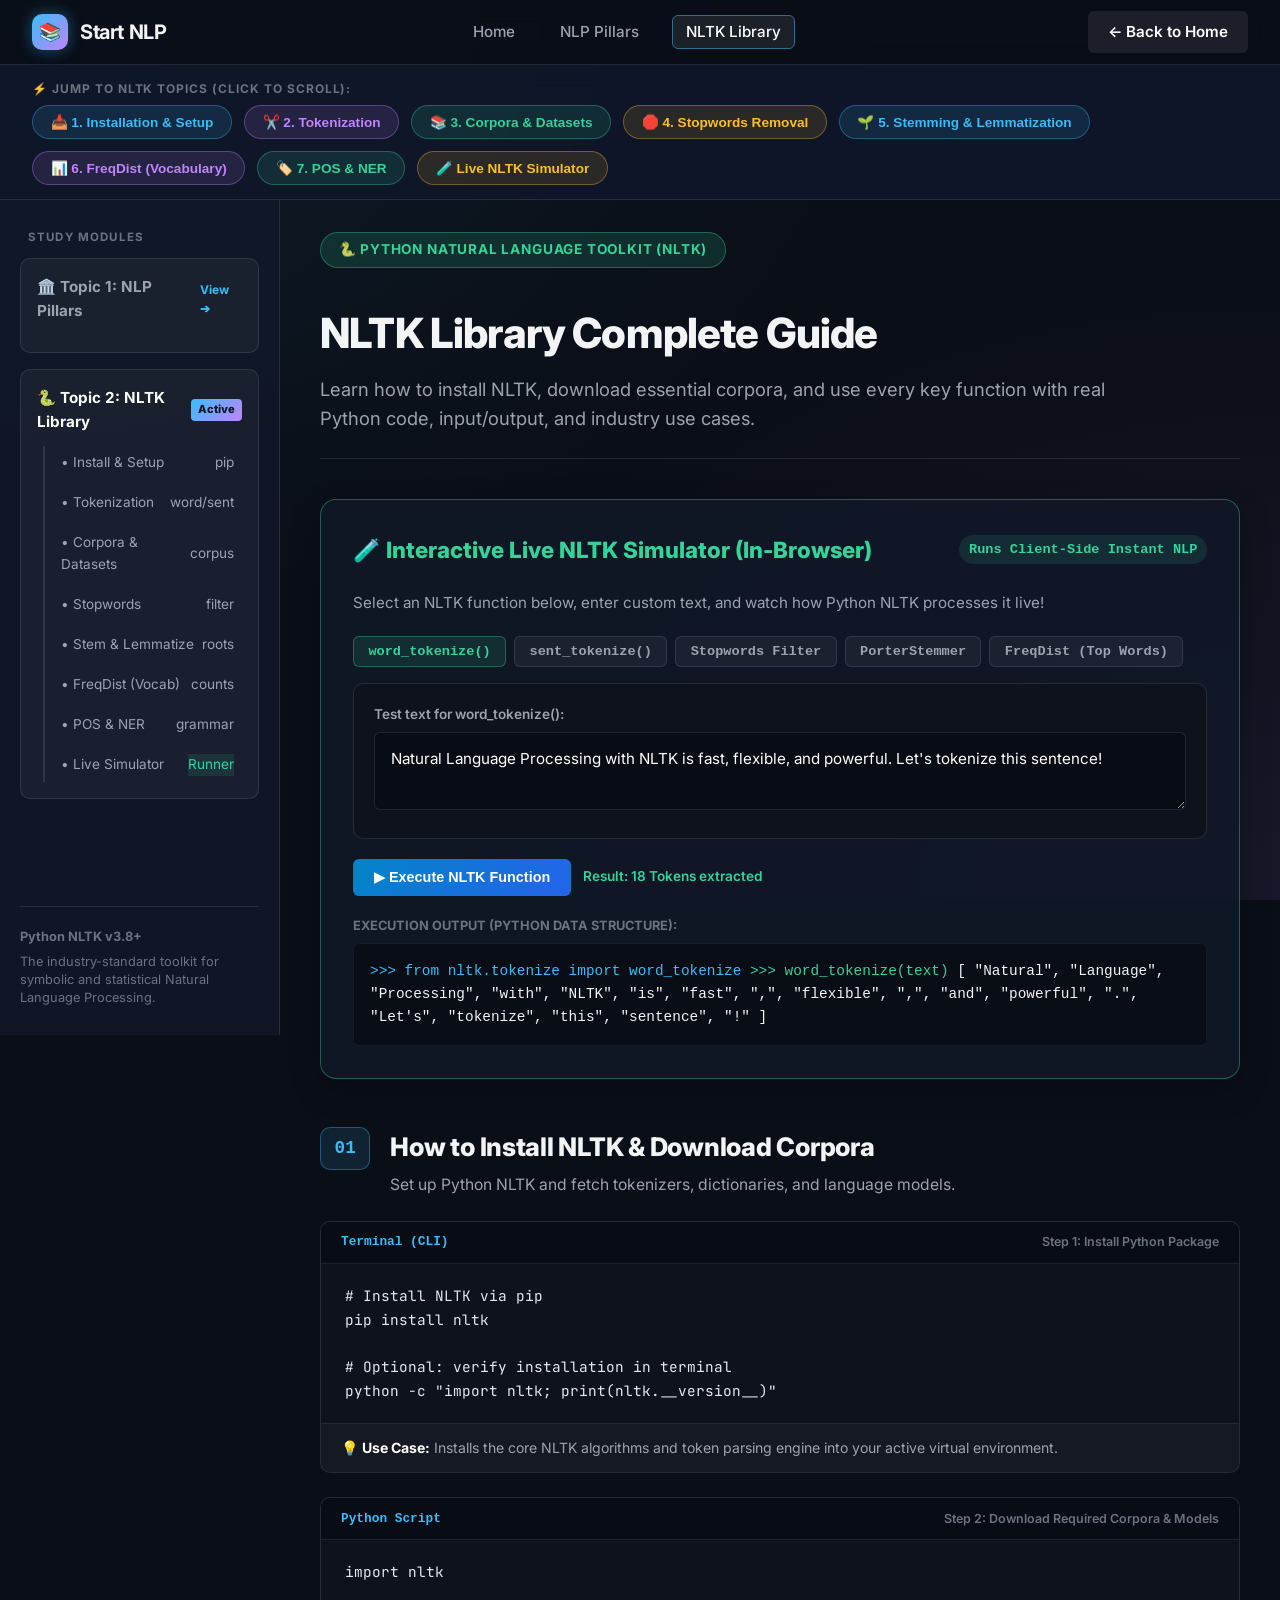
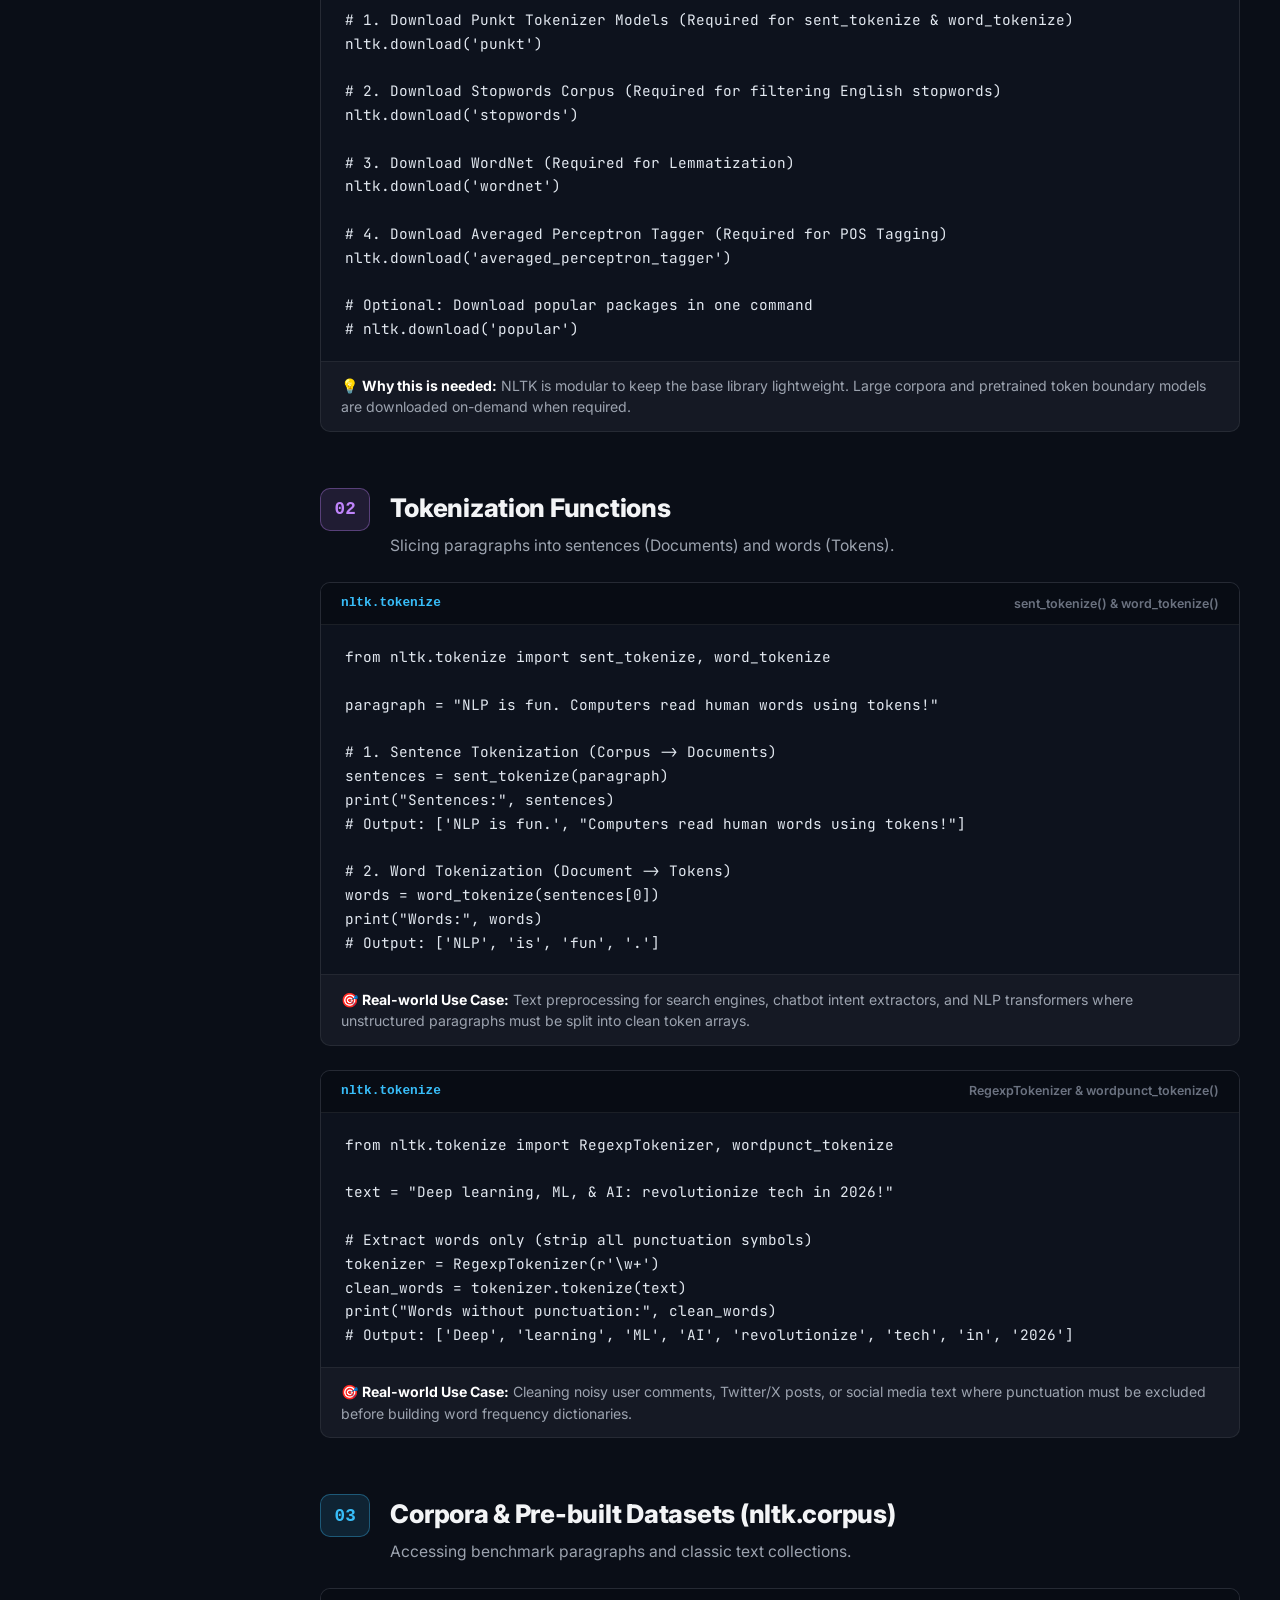
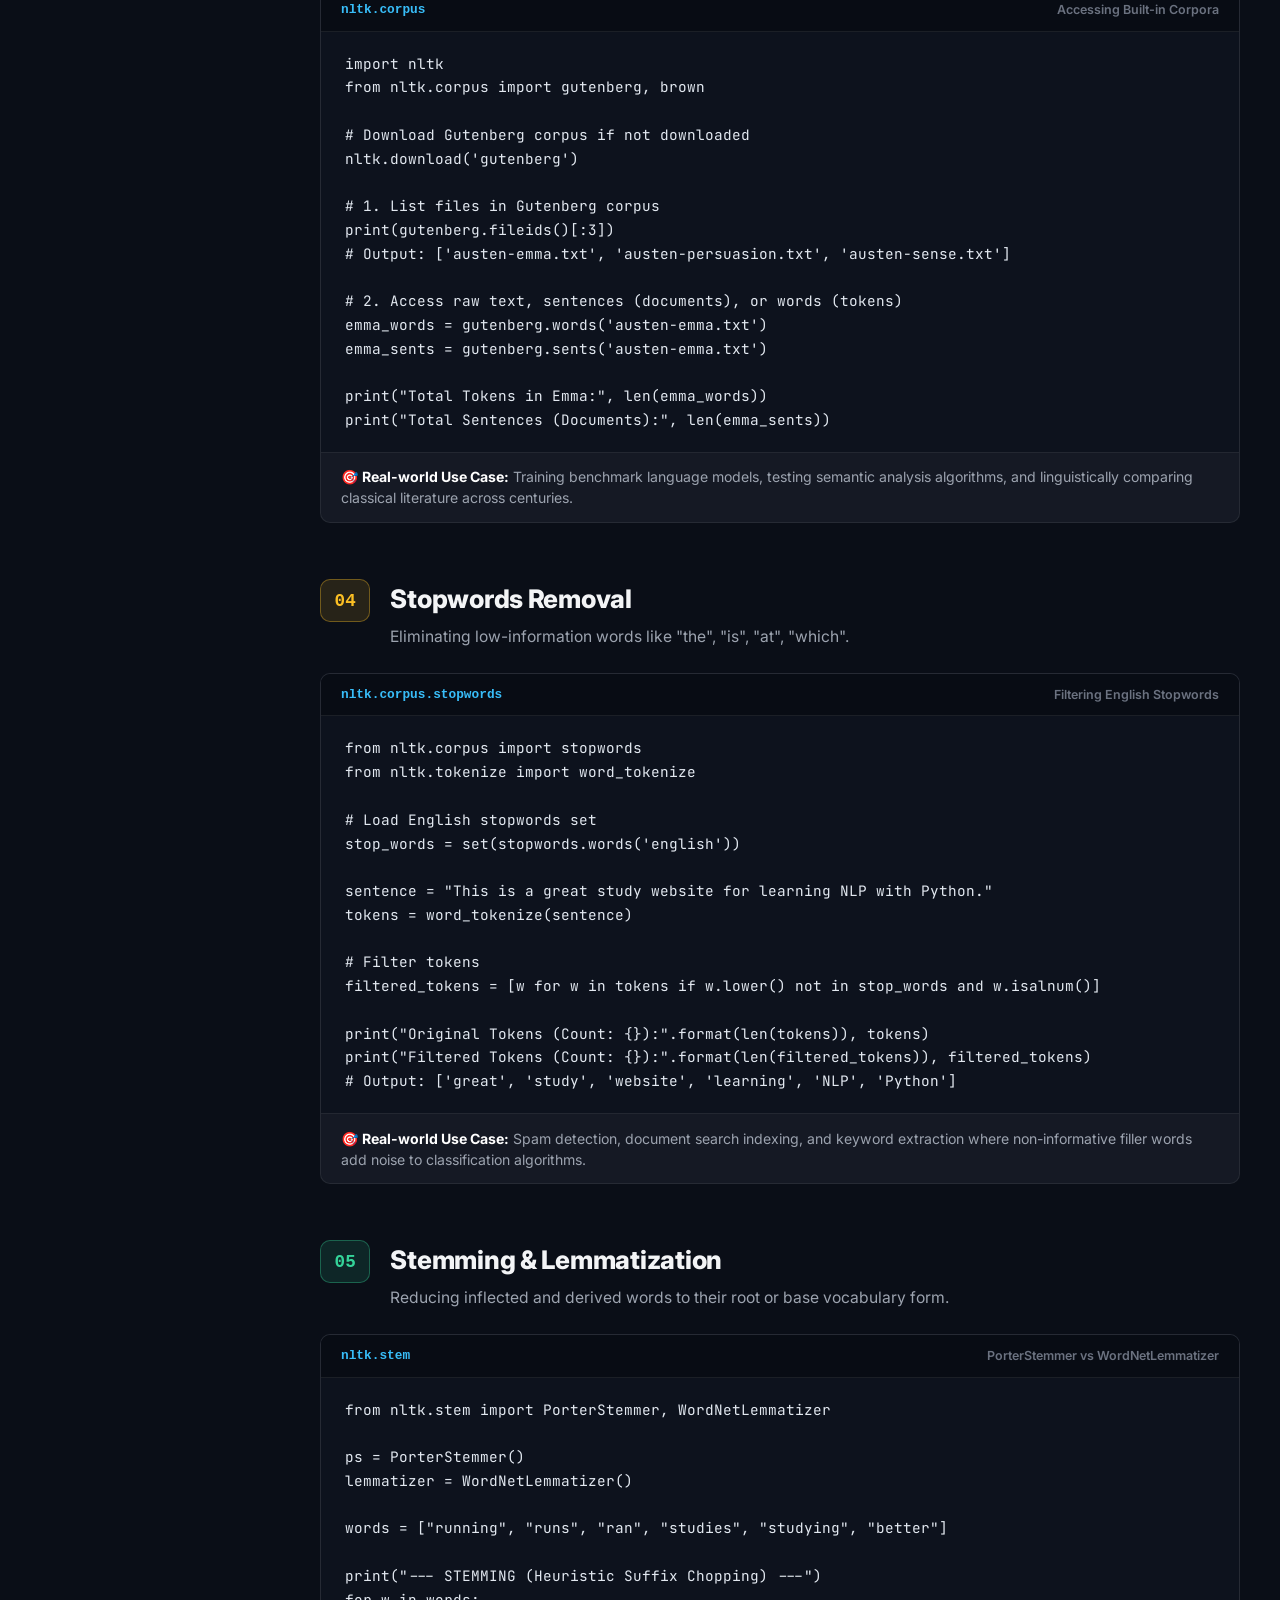
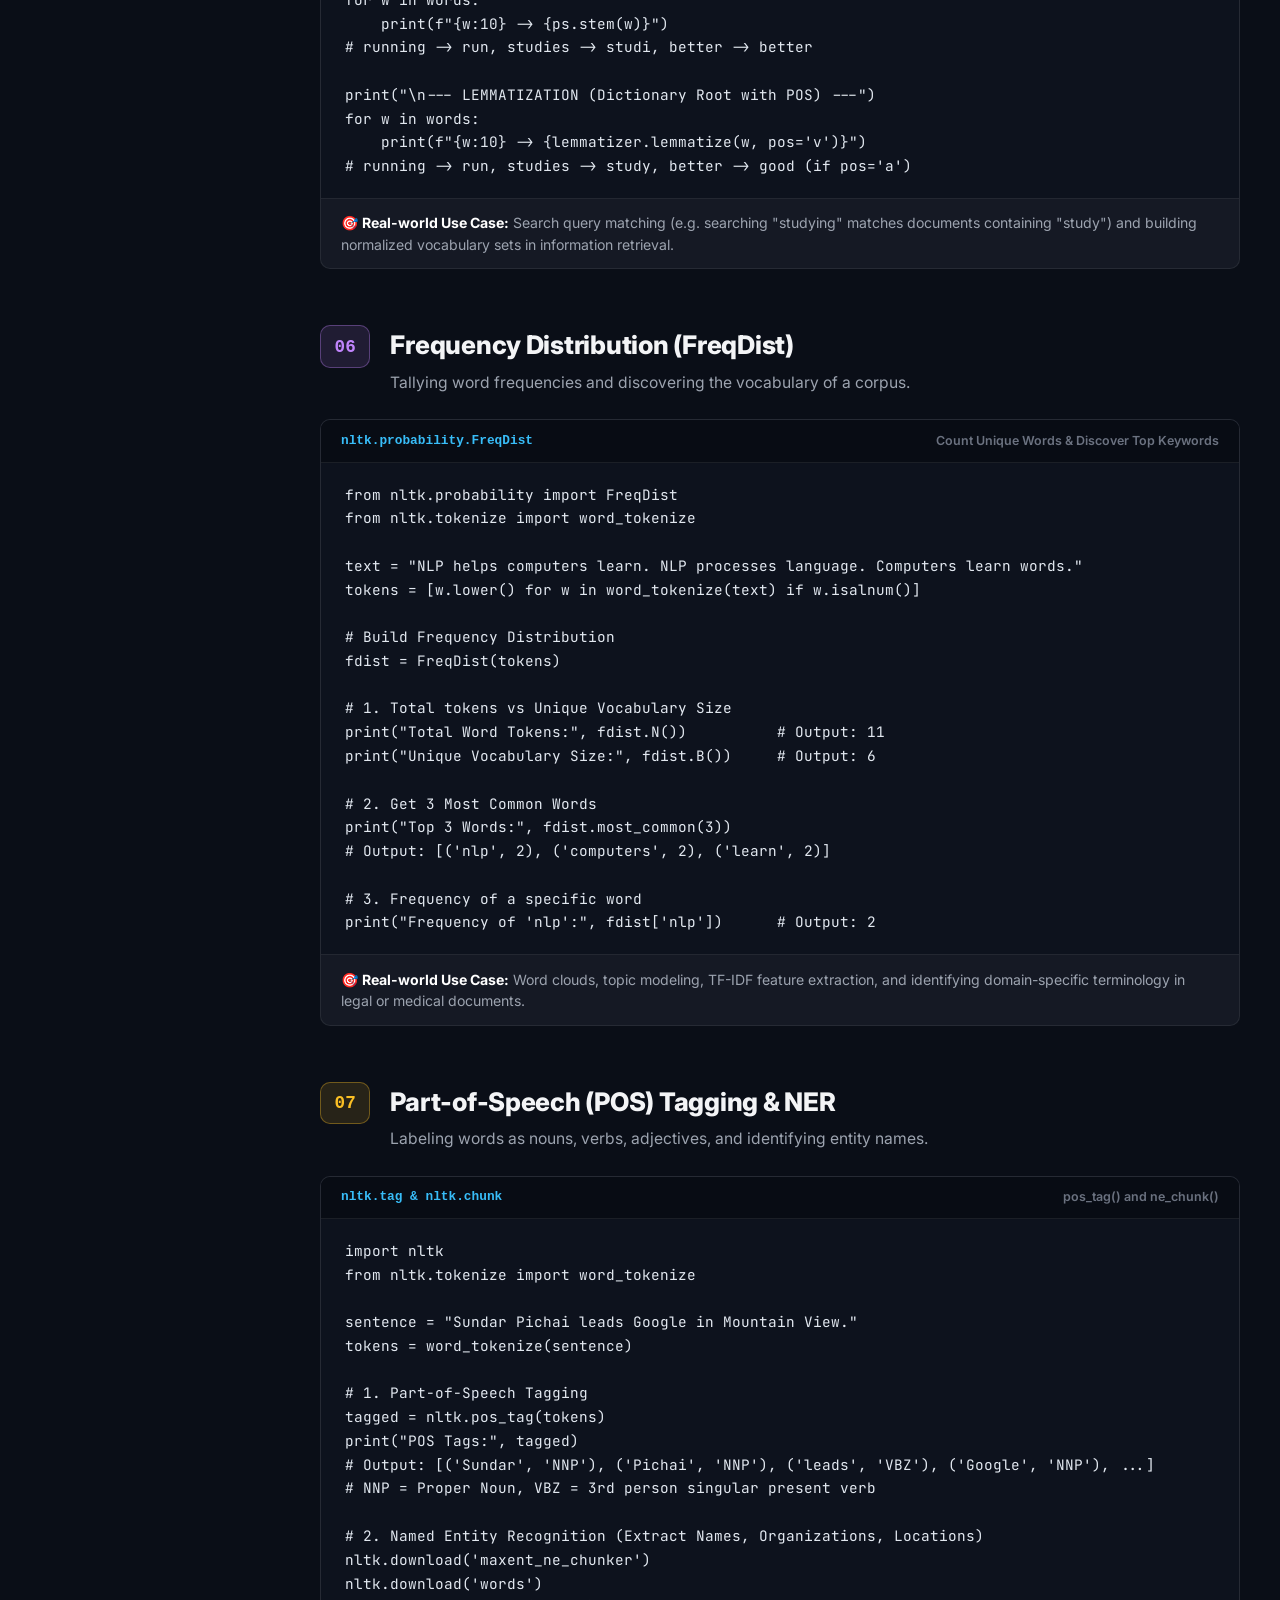
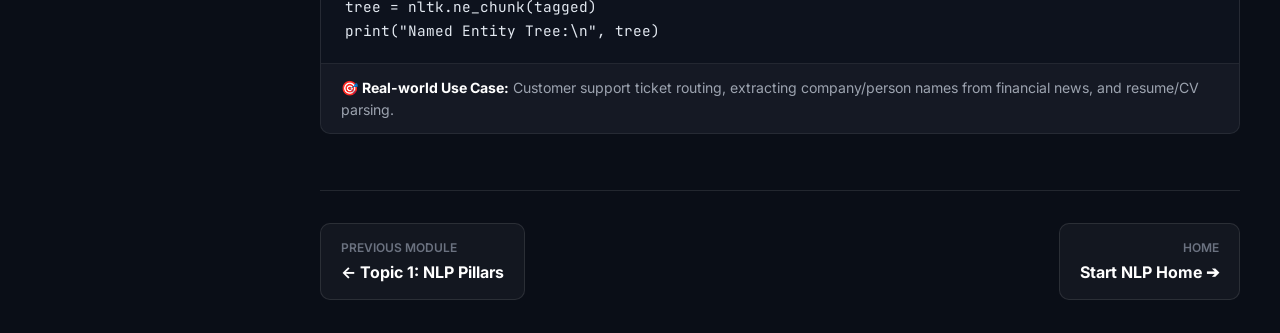
==== nltk.html @ 8476c87e "first commit: Basic NLP Study platform and NLTK library module" ====
<!DOCTYPE html>
<html lang="en">
<head>
  <meta charset="UTF-8">
  <meta name="viewport" content="width=device-width, initial-scale=1.0">
  <title>NLTK Library Masterclass - Start NLP</title>
  <link rel="stylesheet" href="style.css">
  <link rel="preconnect" href="https://fonts.googleapis.com">
  <link rel="preconnect" href="https://fonts.gstatic.com" crossorigin>
  <link href="https://fonts.googleapis.com/css2?family=Inter:wght@400;500;600;700;800&family=JetBrains+Mono:wght@500;600&display=swap" rel="stylesheet">
</head>
<body>

  <!-- Top Global Navbar -->
  <header class="top-navbar">
    <a href="index.html" class="brand-logo">
      <div class="brand-icon">📚</div>
      <span>Start NLP</span>
    </a>
    <ul class="nav-links">
      <li><a href="index.html" class="nav-link">Home</a></li>
      <li><a href="study.html" class="nav-link">NLP Pillars</a></li>
      <li><a href="nltk.html" class="nav-link active">NLTK Library</a></li>
    </ul>
    <a href="index.html" class="nav-cta-btn" style="background: rgba(255,255,255,0.08); box-shadow: none;">
      <span>← Back to Home</span>
    </a>
  </header>

  <!-- Upper Sub-headings Bar: Quick Jump to NLTK Sections -->
  <nav class="upper-subheadings-wrapper">
    <div class="upper-subheadings-title">⚡ Jump to NLTK Topics (Click to Scroll):</div>
    <div class="upper-subheadings-bar">
      <button class="subheading-btn btn-corpus" onclick="scrollToSubtopic('nltk-install')">
        <span>📥 1. Installation & Setup</span>
      </button>
      <button class="subheading-btn btn-document" onclick="scrollToSubtopic('nltk-tokenization')">
        <span>✂️ 2. Tokenization</span>
      </button>
      <button class="subheading-btn btn-word" onclick="scrollToSubtopic('nltk-corpora')">
        <span>📚 3. Corpora & Datasets</span>
      </button>
      <button class="subheading-btn btn-vocab" onclick="scrollToSubtopic('nltk-stopwords')">
        <span>🛑 4. Stopwords Removal</span>
      </button>
      <button class="subheading-btn btn-corpus" onclick="scrollToSubtopic('nltk-stem-lemma')">
        <span>🌱 5. Stemming & Lemmatization</span>
      </button>
      <button class="subheading-btn btn-document" onclick="scrollToSubtopic('nltk-freqdist')">
        <span>📊 6. FreqDist (Vocabulary)</span>
      </button>
      <button class="subheading-btn btn-word" onclick="scrollToSubtopic('nltk-pos-ner')">
        <span>🏷️ 7. POS & NER</span>
      </button>
      <button class="subheading-btn btn-vocab" onclick="scrollToSubtopic('nltk-live-runner')">
        <span>🧪 Live NLTK Simulator</span>
      </button>
    </div>
  </nav>

  <!-- Layout: Sidebar + Main Content -->
  <div class="study-layout">
    
    <!-- Left Sidebar -->
    <aside class="study-sidebar">
      <div class="sidebar-category">Study Modules</div>
      
      <!-- Module 1: NLP Pillars Link -->
      <div class="topic-card-box" style="margin-bottom: 1rem;">
        <a href="study.html" class="topic-main-link" style="color: var(--text-muted);">
          <span>🏛️ Topic 1: NLP Pillars</span>
          <span style="font-size: 0.75rem; color: var(--color-corpus);">View ➔</span>
        </a>
      </div>

      <!-- Module 2: NLTK Library (Active) -->
      <div class="topic-card-box">
        <div class="topic-main-link">
          <span>🐍 Topic 2: NLTK Library</span>
          <span class="topic-badge-active">Active</span>
        </div>
        
        <ul class="topic-sublist">
          <li class="subtopic-item">
            <a href="javascript:void(0)" onclick="scrollToSubtopic('nltk-install')">
              <span>• Install & Setup</span>
              <span class="item-badge">pip</span>
            </a>
          </li>
          <li class="subtopic-item">
            <a href="javascript:void(0)" onclick="scrollToSubtopic('nltk-tokenization')">
              <span>• Tokenization</span>
              <span class="item-badge">word/sent</span>
            </a>
          </li>
          <li class="subtopic-item">
            <a href="javascript:void(0)" onclick="scrollToSubtopic('nltk-corpora')">
              <span>• Corpora & Datasets</span>
              <span class="item-badge">corpus</span>
            </a>
          </li>
          <li class="subtopic-item">
            <a href="javascript:void(0)" onclick="scrollToSubtopic('nltk-stopwords')">
              <span>• Stopwords</span>
              <span class="item-badge">filter</span>
            </a>
          </li>
          <li class="subtopic-item">
            <a href="javascript:void(0)" onclick="scrollToSubtopic('nltk-stem-lemma')">
              <span>• Stem & Lemmatize</span>
              <span class="item-badge">roots</span>
            </a>
          </li>
          <li class="subtopic-item">
            <a href="javascript:void(0)" onclick="scrollToSubtopic('nltk-freqdist')">
              <span>• FreqDist (Vocab)</span>
              <span class="item-badge">counts</span>
            </a>
          </li>
          <li class="subtopic-item">
            <a href="javascript:void(0)" onclick="scrollToSubtopic('nltk-pos-ner')">
              <span>• POS & NER</span>
              <span class="item-badge">grammar</span>
            </a>
          </li>
          <li class="subtopic-item">
            <a href="javascript:void(0)" onclick="scrollToSubtopic('nltk-live-runner')">
              <span>• Live Simulator</span>
              <span class="item-badge" style="background:var(--color-word-bg); color:var(--color-word);">Runner</span>
            </a>
          </li>
        </ul>
      </div>

      <div class="sidebar-footer-note">
        <strong>Python NLTK v3.8+</strong>
        <p style="margin-top:0.35rem; line-height:1.4;">
          The industry-standard toolkit for symbolic and statistical Natural Language Processing.
        </p>
      </div>
    </aside>

    <!-- Main Content Area -->
    <main class="study-content">
      
      <!-- Module Header -->
      <header style="margin-bottom: 2.5rem; border-bottom: 1px solid var(--border-color); padding-bottom: 1.5rem;">
        <div class="hero-badge" style="background: rgba(52, 211, 153, 0.15); border-color: var(--color-word-border); color: var(--color-word);">
          <span>🐍 Python Natural Language Toolkit (NLTK)</span>
        </div>
        <h1 style="font-size: 2.6rem; font-weight: 800; margin-top: 0.5rem; letter-spacing: -0.02em;">
          NLTK Library Complete Guide
        </h1>
        <p style="color: var(--text-muted); font-size: 1.15rem; max-width: 850px; margin-top: 0.5rem;">
          Learn how to install NLTK, download essential corpora, and use every key function with real Python code, input/output, and industry use cases.
        </p>
      </header>

      <!-- =========================================================
           INTERACTIVE NLTK IN-BROWSER SIMULATOR
           ========================================================= -->
      <section class="conversion-showcase-panel" id="nltk-live-runner" style="border-color: rgba(52, 211, 153, 0.4);">
        <div class="pipeline-header">
          <div class="pipeline-title" style="color: var(--color-word);">
            <span>🧪 Interactive Live NLTK Simulator (In-Browser)</span>
          </div>
          <span class="stage-formula" style="background: var(--color-word-bg); color: var(--color-word);">
            Runs Client-Side Instant NLP
          </span>
        </div>
        <p style="color: var(--text-muted); font-size: 0.95rem; margin-bottom: 1.25rem;">
          Select an NLTK function below, enter custom text, and watch how Python NLTK processes it live!
        </p>

        <!-- Function Selector Tabs -->
        <div class="nltk-tabs-row">
          <button class="nltk-tab-btn active" onclick="switchNltkDemo('word_tokenize')">word_tokenize()</button>
          <button class="nltk-tab-btn" onclick="switchNltkDemo('sent_tokenize')">sent_tokenize()</button>
          <button class="nltk-tab-btn" onclick="switchNltkDemo('stopwords')">Stopwords Filter</button>
          <button class="nltk-tab-btn" onclick="switchNltkDemo('stemmer')">PorterStemmer</button>
          <button class="nltk-tab-btn" onclick="switchNltkDemo('freqdist')">FreqDist (Top Words)</button>
        </div>

        <div class="pipeline-input-box" style="margin-top: 1rem; margin-bottom: 1.25rem;">
          <label id="nltk-demo-label" style="display: block; font-size: 0.85rem; font-weight: 600; color: var(--text-muted); margin-bottom: 0.4rem;">
            Test text for word_tokenize():
          </label>
          <textarea 
            id="nltk-demo-input" 
            class="pipeline-textarea" 
            style="min-height: 75px;"
          >Natural Language Processing with NLTK is fast, flexible, and powerful. Let's tokenize this sentence!</textarea>
        </div>

        <div style="display: flex; gap: 0.75rem; margin-bottom: 1.25rem; align-items: center;">
          <button class="action-btn primary" onclick="runNltkSimulator()">
            ▶ Execute NLTK Function
          </button>
          <span id="nltk-sim-stat" style="font-size: 0.85rem; color: var(--color-word); font-weight: 600;"></span>
        </div>

        <div style="font-size: 0.8rem; font-weight: 700; color: var(--text-dim); text-transform: uppercase; margin-bottom: 0.4rem;">
          Execution Output (Python Data Structure):
        </div>
        <div id="nltk-demo-output" class="stage-visual-output" style="font-family: monospace; font-size: 0.9rem; line-height: 1.6; max-height: 220px; overflow-y: auto;">
          <!-- Populated by JS -->
        </div>
      </section>

      <!-- =========================================================
           SECTION 1: INSTALLATION & DOWNLOAD
           ========================================================= -->
      <section class="nltk-doc-section" id="nltk-install">
        <div class="nltk-section-header">
          <span class="nltk-num-badge">01</span>
          <div>
            <h2 class="nltk-section-title">How to Install NLTK & Download Corpora</h2>
            <p class="nltk-section-subtitle">Set up Python NLTK and fetch tokenizers, dictionaries, and language models.</p>
          </div>
        </div>

        <!-- Step 1: pip install -->
        <div class="code-card">
          <div class="code-card-header">
            <span class="code-lang-tag">Terminal (CLI)</span>
            <span class="code-purpose-tag">Step 1: Install Python Package</span>
          </div>
          <pre class="code-content"><code># Install NLTK via pip
pip install nltk

# Optional: verify installation in terminal
python -c "import nltk; print(nltk.__version__)"</code></pre>
          <div class="use-case-box">
            <strong>💡 Use Case:</strong> Installs the core NLTK algorithms and token parsing engine into your active virtual environment.
          </div>
        </div>

        <!-- Step 2: nltk.download() -->
        <div class="code-card">
          <div class="code-card-header">
            <span class="code-lang-tag">Python Script</span>
            <span class="code-purpose-tag">Step 2: Download Required Corpora & Models</span>
          </div>
          <pre class="code-content"><code>import nltk

# 1. Download Punkt Tokenizer Models (Required for sent_tokenize & word_tokenize)
nltk.download('punkt')

# 2. Download Stopwords Corpus (Required for filtering English stopwords)
nltk.download('stopwords')

# 3. Download WordNet (Required for Lemmatization)
nltk.download('wordnet')

# 4. Download Averaged Perceptron Tagger (Required for POS Tagging)
nltk.download('averaged_perceptron_tagger')

# Optional: Download popular packages in one command
# nltk.download('popular')</code></pre>
          <div class="use-case-box">
            <strong>💡 Why this is needed:</strong> NLTK is modular to keep the base library lightweight. Large corpora and pretrained token boundary models are downloaded on-demand when required.
          </div>
        </div>
      </section>

      <!-- =========================================================
           SECTION 2: TOKENIZATION
           ========================================================= -->
      <section class="nltk-doc-section" id="nltk-tokenization">
        <div class="nltk-section-header">
          <span class="nltk-num-badge" style="background: var(--color-document-bg); color: var(--color-document); border-color: var(--color-document-border);">02</span>
          <div>
            <h2 class="nltk-section-title">Tokenization Functions</h2>
            <p class="nltk-section-subtitle">Slicing paragraphs into sentences (Documents) and words (Tokens).</p>
          </div>
        </div>

        <!-- word_tokenize & sent_tokenize -->
        <div class="code-card">
          <div class="code-card-header">
            <span class="code-lang-tag">nltk.tokenize</span>
            <span class="code-purpose-tag">sent_tokenize() & word_tokenize()</span>
          </div>
          <pre class="code-content"><code>from nltk.tokenize import sent_tokenize, word_tokenize

paragraph = "NLP is fun. Computers read human words using tokens!"

# 1. Sentence Tokenization (Corpus -> Documents)
sentences = sent_tokenize(paragraph)
print("Sentences:", sentences)
# Output: ['NLP is fun.', "Computers read human words using tokens!"]

# 2. Word Tokenization (Document -> Tokens)
words = word_tokenize(sentences[0])
print("Words:", words)
# Output: ['NLP', 'is', 'fun', '.']</code></pre>
          <div class="use-case-box">
            <strong>🎯 Real-world Use Case:</strong> Text preprocessing for search engines, chatbot intent extractors, and NLP transformers where unstructured paragraphs must be split into clean token arrays.
          </div>
        </div>

        <!-- RegexpTokenizer & wordpunct_tokenize -->
        <div class="code-card">
          <div class="code-card-header">
            <span class="code-lang-tag">nltk.tokenize</span>
            <span class="code-purpose-tag">RegexpTokenizer & wordpunct_tokenize()</span>
          </div>
          <pre class="code-content"><code>from nltk.tokenize import RegexpTokenizer, wordpunct_tokenize

text = "Deep learning, ML, & AI: revolutionize tech in 2026!"

# Extract words only (strip all punctuation symbols)
tokenizer = RegexpTokenizer(r'\w+')
clean_words = tokenizer.tokenize(text)
print("Words without punctuation:", clean_words)
# Output: ['Deep', 'learning', 'ML', 'AI', 'revolutionize', 'tech', 'in', '2026']</code></pre>
          <div class="use-case-box">
            <strong>🎯 Real-world Use Case:</strong> Cleaning noisy user comments, Twitter/X posts, or social media text where punctuation must be excluded before building word frequency dictionaries.
          </div>
        </div>
      </section>

      <!-- =========================================================
           SECTION 3: CORPORA & DATASETS
           ========================================================= -->
      <section class="nltk-doc-section" id="nltk-corpora">
        <div class="nltk-section-header">
          <span class="nltk-num-badge" style="background: var(--color-corpus-bg); color: var(--color-corpus); border-color: var(--color-corpus-border);">03</span>
          <div>
            <h2 class="nltk-section-title">Corpora & Pre-built Datasets (nltk.corpus)</h2>
            <p class="nltk-section-subtitle">Accessing benchmark paragraphs and classic text collections.</p>
          </div>
        </div>

        <div class="code-card">
          <div class="code-card-header">
            <span class="code-lang-tag">nltk.corpus</span>
            <span class="code-purpose-tag">Accessing Built-in Corpora</span>
          </div>
          <pre class="code-content"><code>import nltk
from nltk.corpus import gutenberg, brown

# Download Gutenberg corpus if not downloaded
nltk.download('gutenberg')

# 1. List files in Gutenberg corpus
print(gutenberg.fileids()[:3])
# Output: ['austen-emma.txt', 'austen-persuasion.txt', 'austen-sense.txt']

# 2. Access raw text, sentences (documents), or words (tokens)
emma_words = gutenberg.words('austen-emma.txt')
emma_sents = gutenberg.sents('austen-emma.txt')

print("Total Tokens in Emma:", len(emma_words))
print("Total Sentences (Documents):", len(emma_sents))</code></pre>
          <div class="use-case-box">
            <strong>🎯 Real-world Use Case:</strong> Training benchmark language models, testing semantic analysis algorithms, and linguistically comparing classical literature across centuries.
          </div>
        </div>
      </section>

      <!-- =========================================================
           SECTION 4: STOPWORDS REMOVAL
           ========================================================= -->
      <section class="nltk-doc-section" id="nltk-stopwords">
        <div class="nltk-section-header">
          <span class="nltk-num-badge" style="background: var(--color-vocab-bg); color: var(--color-vocab); border-color: var(--color-vocab-border);">04</span>
          <div>
            <h2 class="nltk-section-title">Stopwords Removal</h2>
            <p class="nltk-section-subtitle">Eliminating low-information words like "the", "is", "at", "which".</p>
          </div>
        </div>

        <div class="code-card">
          <div class="code-card-header">
            <span class="code-lang-tag">nltk.corpus.stopwords</span>
            <span class="code-purpose-tag">Filtering English Stopwords</span>
          </div>
          <pre class="code-content"><code>from nltk.corpus import stopwords
from nltk.tokenize import word_tokenize

# Load English stopwords set
stop_words = set(stopwords.words('english'))

sentence = "This is a great study website for learning NLP with Python."
tokens = word_tokenize(sentence)

# Filter tokens
filtered_tokens = [w for w in tokens if w.lower() not in stop_words and w.isalnum()]

print("Original Tokens (Count: {}):".format(len(tokens)), tokens)
print("Filtered Tokens (Count: {}):".format(len(filtered_tokens)), filtered_tokens)
# Output: ['great', 'study', 'website', 'learning', 'NLP', 'Python']</code></pre>
          <div class="use-case-box">
            <strong>🎯 Real-world Use Case:</strong> Spam detection, document search indexing, and keyword extraction where non-informative filler words add noise to classification algorithms.
          </div>
        </div>
      </section>

      <!-- =========================================================
           SECTION 5: STEMMING & LEMMATIZATION
           ========================================================= -->
      <section class="nltk-doc-section" id="nltk-stem-lemma">
        <div class="nltk-section-header">
          <span class="nltk-num-badge" style="background: var(--color-word-bg); color: var(--color-word); border-color: var(--color-word-border);">05</span>
          <div>
            <h2 class="nltk-section-title">Stemming & Lemmatization</h2>
            <p class="nltk-section-subtitle">Reducing inflected and derived words to their root or base vocabulary form.</p>
          </div>
        </div>

        <div class="code-card">
          <div class="code-card-header">
            <span class="code-lang-tag">nltk.stem</span>
            <span class="code-purpose-tag">PorterStemmer vs WordNetLemmatizer</span>
          </div>
          <pre class="code-content"><code>from nltk.stem import PorterStemmer, WordNetLemmatizer

ps = PorterStemmer()
lemmatizer = WordNetLemmatizer()

words = ["running", "runs", "ran", "studies", "studying", "better"]

print("--- STEMMING (Heuristic Suffix Chopping) ---")
for w in words:
    print(f"{w:10} -> {ps.stem(w)}")
# running -> run, studies -> studi, better -> better

print("\n--- LEMMATIZATION (Dictionary Root with POS) ---")
for w in words:
    print(f"{w:10} -> {lemmatizer.lemmatize(w, pos='v')}")
# running -> run, studies -> study, better -> good (if pos='a')</code></pre>
          <div class="use-case-box">
            <strong>🎯 Real-world Use Case:</strong> Search query matching (e.g. searching "studying" matches documents containing "study") and building normalized vocabulary sets in information retrieval.
          </div>
        </div>
      </section>

      <!-- =========================================================
           SECTION 6: FREQUENCY DISTRIBUTION (VOCABULARY)
           ========================================================= -->
      <section class="nltk-doc-section" id="nltk-freqdist">
        <div class="nltk-section-header">
          <span class="nltk-num-badge" style="background: var(--color-document-bg); color: var(--color-document); border-color: var(--color-document-border);">06</span>
          <div>
            <h2 class="nltk-section-title">Frequency Distribution (FreqDist)</h2>
            <p class="nltk-section-subtitle">Tallying word frequencies and discovering the vocabulary of a corpus.</p>
          </div>
        </div>

        <div class="code-card">
          <div class="code-card-header">
            <span class="code-lang-tag">nltk.probability.FreqDist</span>
            <span class="code-purpose-tag">Count Unique Words & Discover Top Keywords</span>
          </div>
          <pre class="code-content"><code>from nltk.probability import FreqDist
from nltk.tokenize import word_tokenize

text = "NLP helps computers learn. NLP processes language. Computers learn words."
tokens = [w.lower() for w in word_tokenize(text) if w.isalnum()]

# Build Frequency Distribution
fdist = FreqDist(tokens)

# 1. Total tokens vs Unique Vocabulary Size
print("Total Word Tokens:", fdist.N())          # Output: 11
print("Unique Vocabulary Size:", fdist.B())     # Output: 6

# 2. Get 3 Most Common Words
print("Top 3 Words:", fdist.most_common(3))
# Output: [('nlp', 2), ('computers', 2), ('learn', 2)]

# 3. Frequency of a specific word
print("Frequency of 'nlp':", fdist['nlp'])      # Output: 2</code></pre>
          <div class="use-case-box">
            <strong>🎯 Real-world Use Case:</strong> Word clouds, topic modeling, TF-IDF feature extraction, and identifying domain-specific terminology in legal or medical documents.
          </div>
        </div>
      </section>

      <!-- =========================================================
           SECTION 7: POS TAGGING & NER
           ========================================================= -->
      <section class="nltk-doc-section" id="nltk-pos-ner">
        <div class="nltk-section-header">
          <span class="nltk-num-badge" style="background: var(--color-vocab-bg); color: var(--color-vocab); border-color: var(--color-vocab-border);">07</span>
          <div>
            <h2 class="nltk-section-title">Part-of-Speech (POS) Tagging & NER</h2>
            <p class="nltk-section-subtitle">Labeling words as nouns, verbs, adjectives, and identifying entity names.</p>
          </div>
        </div>

        <div class="code-card">
          <div class="code-card-header">
            <span class="code-lang-tag">nltk.tag & nltk.chunk</span>
            <span class="code-purpose-tag">pos_tag() and ne_chunk()</span>
          </div>
          <pre class="code-content"><code>import nltk
from nltk.tokenize import word_tokenize

sentence = "Sundar Pichai leads Google in Mountain View."
tokens = word_tokenize(sentence)

# 1. Part-of-Speech Tagging
tagged = nltk.pos_tag(tokens)
print("POS Tags:", tagged)
# Output: [('Sundar', 'NNP'), ('Pichai', 'NNP'), ('leads', 'VBZ'), ('Google', 'NNP'), ...]
# NNP = Proper Noun, VBZ = 3rd person singular present verb

# 2. Named Entity Recognition (Extract Names, Organizations, Locations)
nltk.download('maxent_ne_chunker')
nltk.download('words')
tree = nltk.ne_chunk(tagged)
print("Named Entity Tree:\n", tree)</code></pre>
          <div class="use-case-box">
            <strong>🎯 Real-world Use Case:</strong> Customer support ticket routing, extracting company/person names from financial news, and resume/CV parsing.
          </div>
        </div>
      </section>

      <!-- Footer Navigation -->
      <footer class="page-nav-footer">
        <a href="study.html" class="nav-pager-link prev">
          <span class="nav-pager-sub">Previous Module</span>
          <span class="nav-pager-title">← Topic 1: NLP Pillars</span>
        </a>
        <a href="index.html" class="nav-pager-link next">
          <span class="nav-pager-sub">Home</span>
          <span class="nav-pager-title">Start NLP Home ➔</span>
        </a>
      </footer>

    </main>
  </div>

  <script src="script.js"></script>
</body>
</html>
---- style.css ----
/* =========================================================
   BASIC NLP STUDY PLATFORM - COMPLETE MASTER STYLESHEET
   ========================================================= */

:root {
  --bg-primary: #0a0e17;
  --bg-secondary: #111827;
  --bg-card: rgba(17, 24, 39, 0.85);
  --bg-card-hover: rgba(31, 41, 55, 0.95);
  --border-color: rgba(255, 255, 255, 0.1);
  --border-focus: rgba(56, 189, 248, 0.5);
  --text-main: #f3f4f6;
  --text-muted: #9ca3af;
  --text-dim: #6b7280;

  /* Concept Specific Color Themes */
  --color-corpus: #38bdf8;        /* Sky Blue - Corpus (Paragraph) */
  --color-corpus-bg: rgba(56, 189, 248, 0.12);
  --color-corpus-border: rgba(56, 189, 248, 0.35);

  --color-document: #c084fc;      /* Violet / Purple - Document (Sentence) */
  --color-document-bg: rgba(192, 132, 252, 0.12);
  --color-document-border: rgba(192, 132, 252, 0.35);

  --color-word: #34d399;          /* Emerald - Word (Token) */
  --color-word-bg: rgba(52, 211, 153, 0.12);
  --color-word-border: rgba(52, 211, 153, 0.35);

  --color-vocab: #fbbf24;         /* Amber / Gold - Vocabulary (Unique Word) */
  --color-vocab-bg: rgba(251, 191, 36, 0.12);
  --color-vocab-border: rgba(251, 191, 36, 0.35);

  --sidebar-width: 280px;
  --radius-lg: 16px;
  --radius-md: 10px;
  --radius-sm: 6px;
  --transition: all 0.25s cubic-bezier(0.16, 1, 0.3, 1);
}

* {
  box-sizing: border-box;
  margin: 0;
  padding: 0;
}

body {
  font-family: 'Inter', -apple-system, BlinkMacSystemFont, 'Segoe UI', Roboto, Oxygen, Ubuntu, Cantarell, sans-serif;
  background-color: var(--bg-primary);
  color: var(--text-main);
  line-height: 1.6;
  min-height: 100vh;
  overflow-x: hidden;
  background-image: 
    radial-gradient(at 0% 0%, rgba(56, 189, 248, 0.08) 0px, transparent 50%),
    radial-gradient(at 100% 100%, rgba(192, 132, 252, 0.08) 0px, transparent 50%);
  background-attachment: fixed;
}

/* Custom Scrollbar */
::-webkit-scrollbar {
  width: 8px;
  height: 8px;
}
::-webkit-scrollbar-track {
  background: var(--bg-primary);
}
::-webkit-scrollbar-thumb {
  background: #2d3748;
  border-radius: 4px;
}
::-webkit-scrollbar-thumb:hover {
  background: #4a5568;
}

a {
  color: inherit;
  text-decoration: none;
}

/* =========================================================
   TOP NAVBAR (GLOBAL)
   ========================================================= */
.top-navbar {
  height: 65px;
  border-bottom: 1px solid var(--border-color);
  background: rgba(10, 14, 23, 0.85);
  backdrop-filter: blur(12px);
  position: sticky;
  top: 0;
  z-index: 100;
  display: flex;
  align-items: center;
  justify-content: space-between;
  padding: 0 2rem;
}

.brand-logo {
  display: flex;
  align-items: center;
  gap: 0.75rem;
  font-size: 1.25rem;
  font-weight: 700;
  letter-spacing: -0.02em;
}

.brand-icon {
  width: 36px;
  height: 36px;
  background: linear-gradient(135deg, var(--color-corpus), var(--color-document));
  border-radius: 10px;
  display: flex;
  align-items: center;
  justify-content: center;
  font-size: 1.1rem;
  box-shadow: 0 0 15px rgba(56, 189, 248, 0.4);
}

.nav-links {
  display: flex;
  align-items: center;
  gap: 1.25rem;
  list-style: none;
}

.nav-link {
  font-size: 0.95rem;
  font-weight: 500;
  color: var(--text-muted);
  padding: 0.4rem 0.8rem;
  border-radius: var(--radius-sm);
  transition: var(--transition);
}

.nav-link:hover, .nav-link.active {
  color: #fff;
  background: rgba(255, 255, 255, 0.08);
}

.nav-link.active {
  border: 1px solid var(--border-focus);
}

.nav-cta-btn {
  background: linear-gradient(135deg, #0284c7, #7c3aed);
  color: #fff;
  font-weight: 600;
  padding: 0.55rem 1.25rem;
  border-radius: var(--radius-sm);
  font-size: 0.95rem;
  box-shadow: 0 4px 14px rgba(2, 132, 199, 0.35);
  transition: var(--transition);
  display: inline-flex;
  align-items: center;
  gap: 0.5rem;
}

.nav-cta-btn:hover {
  transform: translateY(-2px);
  box-shadow: 0 6px 20px rgba(2, 132, 199, 0.5);
}

/* =========================================================
   LANDING / MAIN HERO (index.html)
   ========================================================= */
.hero-section {
  max-width: 1000px;
  margin: 3.5rem auto 2rem auto;
  padding: 0 2rem;
  text-align: center;
}

.hero-badge {
  display: inline-flex;
  align-items: center;
  gap: 0.5rem;
  background: rgba(56, 189, 248, 0.12);
  border: 1px solid var(--color-corpus-border);
  color: var(--color-corpus);
  padding: 0.4rem 1.1rem;
  border-radius: 999px;
  font-size: 0.85rem;
  font-weight: 700;
  margin-bottom: 1.5rem;
  text-transform: uppercase;
  letter-spacing: 0.06em;
}

.hero-title {
  font-size: 3.6rem;
  font-weight: 800;
  line-height: 1.15;
  letter-spacing: -0.03em;
  margin-bottom: 1.25rem;
  background: linear-gradient(135deg, #ffffff 30%, #94a3b8 100%);
  -webkit-background-clip: text;
  -webkit-text-fill-color: transparent;
}

.hero-title span {
  background: linear-gradient(135deg, var(--color-corpus), var(--color-document));
  -webkit-background-clip: text;
  -webkit-text-fill-color: transparent;
}

.hero-subtitle {
  font-size: 1.2rem;
  color: var(--text-muted);
  max-width: 720px;
  margin: 0 auto 2.5rem auto;
  line-height: 1.6;
}

.hero-actions {
  display: flex;
  align-items: center;
  justify-content: center;
  gap: 1.25rem;
  margin-bottom: 3.5rem;
}

.btn-primary-large {
  background: linear-gradient(135deg, #0284c7 0%, #9333ea 100%);
  color: white;
  font-weight: 700;
  font-size: 1.2rem;
  padding: 0.95rem 2.5rem;
  border-radius: var(--radius-md);
  box-shadow: 0 10px 25px rgba(147, 51, 234, 0.4);
  transition: var(--transition);
  display: inline-flex;
  align-items: center;
  gap: 0.75rem;
}

.btn-primary-large:hover {
  transform: translateY(-3px) scale(1.02);
  box-shadow: 0 15px 35px rgba(147, 51, 234, 0.6);
}

.btn-secondary-large {
  background: rgba(255, 255, 255, 0.06);
  border: 1px solid var(--border-color);
  color: var(--text-main);
  font-weight: 600;
  font-size: 1.05rem;
  padding: 0.85rem 1.8rem;
  border-radius: var(--radius-md);
  transition: var(--transition);
  display: inline-flex;
  align-items: center;
  gap: 0.5rem;
}

.btn-secondary-large:hover {
  background: rgba(255, 255, 255, 0.12);
  border-color: rgba(255, 255, 255, 0.25);
  color: #fff;
}

/* =========================================================
   TEXT CONVERSION CHAIN HIERARCHY DIAGRAM (index.html)
   ========================================================= */
.hierarchy-diagram {
  background: var(--bg-card);
  border: 1px solid var(--border-color);
  border-radius: var(--radius-lg);
  padding: 2.5rem 2rem;
  margin-bottom: 3.5rem;
  text-align: center;
  box-shadow: 0 10px 30px rgba(0, 0, 0, 0.25);
}

.hierarchy-flow {
  display: flex;
  align-items: center;
  justify-content: center;
  gap: 1rem;
  flex-wrap: wrap;
  margin: 1.5rem 0;
}

.flow-step {
  padding: 1rem 1.3rem;
  border-radius: var(--radius-md);
  min-width: 170px;
  text-align: center;
  transition: var(--transition);
}

.flow-step:hover {
  transform: translateY(-4px);
}

.flow-step.step-corpus {
  background: var(--color-corpus-bg);
  border: 2px solid var(--color-corpus-border);
  color: var(--color-corpus);
}

.flow-step.step-document {
  background: var(--color-document-bg);
  border: 2px solid var(--color-document-border);
  color: var(--color-document);
}

.flow-step.step-word {
  background: var(--color-word-bg);
  border: 2px solid var(--color-word-border);
  color: var(--color-word);
}

.flow-step.step-vocab {
  background: var(--color-vocab-bg);
  border: 2px solid var(--color-vocab-border);
  color: var(--color-vocab);
}

.flow-arrow {
  color: var(--text-dim);
  font-size: 1.6rem;
  font-weight: bold;
}

.step-title {
  font-size: 1.1rem;
  font-weight: 800;
  display: block;
}

.step-desc {
  font-size: 0.85rem;
  opacity: 0.9;
  margin-top: 0.25rem;
  display: block;
}

/* =========================================================
   4 CORE PILLARS GRID (index.html)
   ========================================================= */
.pillars-container {
  max-width: 1100px;
  margin: 0 auto 5rem auto;
  padding: 0 2rem;
}

.pillars-heading {
  text-align: center;
  margin-bottom: 2rem;
}

.pillars-heading h2 {
  font-size: 2rem;
  font-weight: 800;
  margin-bottom: 0.5rem;
}

.pillars-heading p {
  color: var(--text-muted);
  font-size: 1.05rem;
}

.pillars-grid {
  display: grid;
  grid-template-columns: repeat(auto-fit, minmax(240px, 1fr));
  gap: 1.5rem;
}

.pillar-card {
  background: var(--bg-card);
  border: 1px solid var(--border-color);
  border-radius: var(--radius-lg);
  padding: 1.75rem;
  transition: var(--transition);
  display: flex;
  flex-direction: column;
  position: relative;
  overflow: hidden;
}

.pillar-card::before {
  content: '';
  position: absolute;
  top: 0;
  left: 0;
  right: 0;
  height: 4px;
}

.pillar-card.card-corpus::before { background: var(--color-corpus); }
.pillar-card.card-document::before { background: var(--color-document); }
.pillar-card.card-word::before { background: var(--color-word); }
.pillar-card.card-vocab::before { background: var(--color-vocab); }

.pillar-card:hover {
  transform: translateY(-6px);
  border-color: rgba(255, 255, 255, 0.25);
  box-shadow: 0 12px 30px rgba(0, 0, 0, 0.4);
}

.pillar-number {
  font-size: 0.8rem;
  font-weight: 700;
  color: var(--text-dim);
  text-transform: uppercase;
  margin-bottom: 0.5rem;
}

.pillar-term {
  font-size: 1.4rem;
  font-weight: 800;
  margin-bottom: 0.25rem;
}

.pillar-eq {
  font-size: 0.95rem;
  font-weight: 700;
  margin-bottom: 1rem;
  display: inline-block;
  padding: 0.25rem 0.65rem;
  border-radius: var(--radius-sm);
  width: fit-content;
  font-family: monospace;
}

.card-corpus .pillar-eq { background: var(--color-corpus-bg); color: var(--color-corpus); border: 1px solid var(--color-corpus-border); }
.card-document .pillar-eq { background: var(--color-document-bg); color: var(--color-document); border: 1px solid var(--color-document-border); }
.card-word .pillar-eq { background: var(--color-word-bg); color: var(--color-word); border: 1px solid var(--color-word-border); }
.card-vocab .pillar-eq { background: var(--color-vocab-bg); color: var(--color-vocab); border: 1px solid var(--color-vocab-border); }

.pillar-desc {
  color: var(--text-muted);
  font-size: 0.95rem;
  line-height: 1.5;
  margin-bottom: 1.5rem;
  flex-grow: 1;
}

.pillar-link {
  font-size: 0.9rem;
  font-weight: 700;
  display: flex;
  align-items: center;
  gap: 0.4rem;
  transition: var(--transition);
}

.pillar-link:hover {
  gap: 0.65rem;
}

/* =========================================================
   UPPER SUB-HEADINGS BAR (CLICK TO GO)
   ========================================================= */
.upper-subheadings-wrapper {
  background: rgba(15, 23, 42, 0.95);
  backdrop-filter: blur(12px);
  border-bottom: 1px solid var(--border-color);
  padding: 0.85rem 2rem;
  position: sticky;
  top: 65px;
  z-index: 90;
}

.upper-subheadings-title {
  font-size: 0.75rem;
  text-transform: uppercase;
  letter-spacing: 0.08em;
  color: var(--text-dim);
  font-weight: 700;
  margin-bottom: 0.45rem;
}

.upper-subheadings-bar {
  display: flex;
  align-items: center;
  gap: 0.75rem;
  flex-wrap: wrap;
}

.subheading-btn {
  display: inline-flex;
  align-items: center;
  gap: 0.5rem;
  padding: 0.5rem 1.1rem;
  border-radius: 999px;
  font-size: 0.85rem;
  font-weight: 600;
  cursor: pointer;
  transition: var(--transition);
  border: 1px solid transparent;
  background: rgba(255, 255, 255, 0.05);
  color: var(--text-muted);
}

.subheading-btn:hover {
  transform: translateY(-2px);
  color: #fff;
}

.subheading-btn.btn-corpus {
  color: var(--color-corpus);
  border-color: var(--color-corpus-border);
  background: var(--color-corpus-bg);
}
.subheading-btn.btn-corpus:hover {
  background: rgba(56, 189, 248, 0.25);
  box-shadow: 0 0 12px rgba(56, 189, 248, 0.35);
}

.subheading-btn.btn-document {
  color: var(--color-document);
  border-color: var(--color-document-border);
  background: var(--color-document-bg);
}
.subheading-btn.btn-document:hover {
  background: rgba(192, 132, 252, 0.25);
  box-shadow: 0 0 12px rgba(192, 132, 252, 0.35);
}

.subheading-btn.btn-word {
  color: var(--color-word);
  border-color: var(--color-word-border);
  background: var(--color-word-bg);
}
.subheading-btn.btn-word:hover {
  background: rgba(52, 211, 153, 0.25);
  box-shadow: 0 0 12px rgba(52, 211, 153, 0.35);
}

.subheading-btn.btn-vocab {
  color: var(--color-vocab);
  border-color: var(--color-vocab-border);
  background: var(--color-vocab-bg);
}
.subheading-btn.btn-vocab:hover {
  background: rgba(251, 191, 36, 0.25);
  box-shadow: 0 0 12px rgba(251, 191, 36, 0.35);
}

/* =========================================================
   STUDY LAYOUT (SIDEBAR + MAIN CONTENT AREA)
   ========================================================= */
.study-layout {
  display: flex;
  min-height: calc(100vh - 65px);
}

/* Left Sidebar: ONLY TOPIC INSIDE NLP (Topic 1: NLP Pillars) */
.study-sidebar {
  width: var(--sidebar-width);
  background: rgba(17, 24, 39, 0.95);
  border-right: 1px solid var(--border-color);
  padding: 1.75rem 1.25rem;
  position: sticky;
  top: 65px;
  height: calc(100vh - 65px);
  overflow-y: auto;
  display: flex;
  flex-direction: column;
  flex-shrink: 0;
}

.sidebar-category {
  font-size: 0.72rem;
  text-transform: uppercase;
  letter-spacing: 0.1em;
  color: var(--text-dim);
  font-weight: 700;
  margin-bottom: 0.75rem;
  padding-left: 0.5rem;
}

.topic-card-box {
  background: rgba(255, 255, 255, 0.04);
  border: 1px solid var(--border-color);
  border-radius: var(--radius-md);
  padding: 1rem;
  margin-bottom: 1.5rem;
}

.topic-main-link {
  display: flex;
  align-items: center;
  justify-content: space-between;
  font-size: 0.95rem;
  font-weight: 700;
  color: #fff;
  margin-bottom: 0.75rem;
}

.topic-badge-active {
  background: linear-gradient(135deg, var(--color-corpus), var(--color-document));
  color: #0f172a;
  font-size: 0.7rem;
  padding: 0.15rem 0.45rem;
  border-radius: 4px;
  font-weight: 800;
}

.topic-sublist {
  list-style: none;
  display: flex;
  flex-direction: column;
  gap: 0.45rem;
  padding-left: 0.5rem;
  border-left: 2px solid rgba(255, 255, 255, 0.1);
  margin-left: 0.4rem;
}

.subtopic-item a {
  display: flex;
  align-items: center;
  justify-content: space-between;
  font-size: 0.85rem;
  color: var(--text-muted);
  padding: 0.35rem 0.5rem;
  border-radius: var(--radius-sm);
  transition: var(--transition);
}

.subtopic-item a:hover {
  color: #fff;
  background: rgba(255, 255, 255, 0.08);
}

.subtopic-item.active a {
  color: #fff;
  font-weight: 700;
  background: rgba(56, 189, 248, 0.15);
}

.sidebar-footer-note {
  margin-top: auto;
  padding-top: 1.25rem;
  border-top: 1px solid var(--border-color);
  font-size: 0.8rem;
  color: var(--text-dim);
}

/* Main Content Area */
.study-content {
  flex-grow: 1;
  padding: 2rem 2.5rem;
  max-width: 1240px;
  overflow-y: auto;
}

/* =========================================================
   STEP-BY-STEP VISUAL CONVERSION PIPELINE SHOWCASE
   Corpus ➔ Document ➔ Word (Token) ➔ Vocabulary
   ========================================================= */
.conversion-showcase-panel {
  background: var(--bg-card);
  border: 1px solid var(--border-color);
  border-radius: var(--radius-lg);
  padding: 2rem;
  margin-bottom: 3rem;
  box-shadow: 0 10px 30px rgba(0, 0, 0, 0.25);
}

.pipeline-header {
  display: flex;
  align-items: center;
  justify-content: space-between;
  margin-bottom: 1.5rem;
  flex-wrap: wrap;
  gap: 1rem;
}

.pipeline-title {
  font-size: 1.4rem;
  font-weight: 800;
  display: flex;
  align-items: center;
  gap: 0.6rem;
}

.preset-btn {
  background: rgba(255, 255, 255, 0.06);
  border: 1px solid var(--border-color);
  color: var(--text-muted);
  font-size: 0.8rem;
  padding: 0.35rem 0.75rem;
  border-radius: var(--radius-sm);
  cursor: pointer;
  transition: var(--transition);
}

.preset-btn:hover {
  background: rgba(255, 255, 255, 0.12);
  color: #fff;
}

/* Pipeline Input */
.pipeline-input-box {
  background: #0d121d;
  border: 1px solid var(--border-color);
  border-radius: var(--radius-md);
  padding: 1.25rem;
  margin-bottom: 2rem;
}

.pipeline-input-label {
  display: flex;
  align-items: center;
  justify-content: space-between;
  font-size: 0.85rem;
  font-weight: 600;
  color: var(--text-muted);
  margin-bottom: 0.6rem;
}

.pipeline-textarea {
  width: 100%;
  min-height: 85px;
  background: #080c14;
  border: 1px solid var(--border-color);
  border-radius: var(--radius-sm);
  padding: 0.85rem 1rem;
  color: #fff;
  font-family: inherit;
  font-size: 0.95rem;
  line-height: 1.6;
  resize: vertical;
  transition: var(--transition);
}

.pipeline-textarea:focus {
  outline: none;
  border-color: var(--color-corpus);
  box-shadow: 0 0 15px rgba(56, 189, 248, 0.3);
}

/* Connected 4 Stages Flow */
.conversion-stages-flow {
  display: flex;
  flex-direction: column;
  gap: 1.25rem;
}

.stage-connector-arrow {
  display: flex;
  align-items: center;
  justify-content: center;
  gap: 0.5rem;
  color: var(--text-dim);
  font-size: 0.85rem;
  font-weight: 700;
  text-transform: uppercase;
  letter-spacing: 0.05em;
  padding: 0.25rem 0;
}

.stage-connector-arrow .arrow-symbol {
  font-size: 1.25rem;
  color: var(--color-corpus);
}

.stage-card {
  background: #0f1523;
  border-radius: var(--radius-md);
  border: 1px solid var(--border-color);
  padding: 1.5rem;
  transition: var(--transition);
}

.stage-card:hover {
  border-color: rgba(255, 255, 255, 0.25);
  box-shadow: 0 8px 24px rgba(0, 0, 0, 0.3);
}

.stage-card.stage-corpus { border-left: 4px solid var(--color-corpus); }
.stage-card.stage-document { border-left: 4px solid var(--color-document); }
.stage-card.stage-word { border-left: 4px solid var(--color-word); }
.stage-card.stage-vocab { border-left: 4px solid var(--color-vocab); }

.stage-header {
  display: flex;
  align-items: center;
  justify-content: space-between;
  margin-bottom: 0.85rem;
  flex-wrap: wrap;
  gap: 0.5rem;
}

.stage-badge {
  display: inline-flex;
  align-items: center;
  gap: 0.5rem;
  font-weight: 700;
  font-size: 1.05rem;
}

.stage-formula {
  font-family: monospace;
  font-size: 0.85rem;
  font-weight: 700;
  padding: 0.2rem 0.6rem;
  border-radius: 999px;
}

.stage-corpus .stage-formula { background: var(--color-corpus-bg); color: var(--color-corpus); }
.stage-document .stage-formula { background: var(--color-document-bg); color: var(--color-document); }
.stage-word .stage-formula { background: var(--color-word-bg); color: var(--color-word); }
.stage-vocab .stage-formula { background: var(--color-vocab-bg); color: var(--color-vocab); }

.stage-count-indicator {
  font-size: 0.85rem;
  font-weight: 700;
  padding: 0.25rem 0.75rem;
  border-radius: var(--radius-sm);
  background: rgba(255, 255, 255, 0.08);
}

.stage-explanation-simple {
  font-size: 0.95rem;
  color: var(--text-muted);
  margin-bottom: 1rem;
}

.stage-visual-output {
  background: #090d16;
  border: 1px solid rgba(255, 255, 255, 0.06);
  border-radius: var(--radius-sm);
  padding: 1rem;
  min-height: 50px;
}

/* Visual Units Elements */
.corpus-paragraph-box {
  border-left: 3px solid var(--color-corpus);
  padding: 0.5rem 0.85rem;
  color: #e2e8f0;
  font-style: italic;
  font-size: 1rem;
  line-height: 1.6;
}

.doc-list {
  display: flex;
  flex-direction: column;
  gap: 0.5rem;
}

.doc-item {
  background: rgba(192, 132, 252, 0.08);
  border: 1px solid var(--color-document-border);
  padding: 0.5rem 0.75rem;
  border-radius: var(--radius-sm);
  display: flex;
  align-items: center;
  gap: 0.6rem;
  font-size: 0.9rem;
}

.doc-tag {
  background: var(--color-document);
  color: #0f172a;
  font-size: 0.7rem;
  font-weight: 800;
  padding: 0.15rem 0.45rem;
  border-radius: 4px;
  flex-shrink: 0;
}

.token-list {
  display: flex;
  flex-wrap: wrap;
  gap: 0.4rem;
}

.token-chip {
  background: var(--color-word-bg);
  border: 1px solid var(--color-word-border);
  color: var(--color-word);
  font-size: 0.82rem;
  font-weight: 600;
  padding: 0.25rem 0.6rem;
  border-radius: 4px;
  font-family: monospace;
  display: inline-flex;
  align-items: center;
  gap: 0.35rem;
}

.token-index {
  font-size: 0.68rem;
  color: var(--text-dim);
}

.vocab-tag-cloud {
  display: flex;
  flex-wrap: wrap;
  gap: 0.5rem;
}

.vocab-pill {
  background: var(--color-vocab-bg);
  border: 1px solid var(--color-vocab-border);
  color: var(--color-vocab);
  font-size: 0.82rem;
  font-weight: 600;
  padding: 0.25rem 0.7rem;
  border-radius: 999px;
  display: inline-flex;
  align-items: center;
  gap: 0.4rem;
  font-family: monospace;
}

.vocab-pill .freq {
  background: rgba(0, 0, 0, 0.45);
  font-size: 0.7rem;
  padding: 0.05rem 0.35rem;
  border-radius: 999px;
}

/* =========================================================
   CONCISE VISUAL SUBTOPIC CARDS & DEMO BOXES
   ========================================================= */
.subtopic-cards-container {
  display: grid;
  grid-template-columns: repeat(2, 1fr);
  gap: 1.5rem;
  margin-bottom: 3rem;
}

@media (max-width: 900px) {
  .subtopic-cards-container {
    grid-template-columns: 1fr;
  }
}

.subtopic-card {
  background: var(--bg-card);
  border: 1px solid var(--border-color);
  border-radius: var(--radius-lg);
  padding: 1.75rem;
  display: flex;
  flex-direction: column;
  transition: var(--transition);
  scroll-margin-top: 130px;
}

.subtopic-card:hover {
  border-color: rgba(255, 255, 255, 0.25);
  transform: translateY(-4px);
}

.subtopic-top-bar {
  display: flex;
  align-items: center;
  justify-content: space-between;
  margin-bottom: 0.75rem;
}

.subtopic-title {
  font-size: 1.25rem;
  font-weight: 800;
}

.subtopic-formula {
  font-size: 0.85rem;
  font-weight: 700;
  padding: 0.2rem 0.6rem;
  border-radius: var(--radius-sm);
  font-family: monospace;
}

.subtopic-simple-rule {
  font-size: 0.95rem;
  color: #e2e8f0;
  margin-bottom: 1rem;
  line-height: 1.5;
}

.subtopic-visual-box {
  background: #090d16;
  border-radius: var(--radius-sm);
  padding: 1rem;
  margin-bottom: 1rem;
  border: 1px solid rgba(255, 255, 255, 0.06);
  flex-grow: 1;
}

.subtopic-takeaway {
  font-size: 0.85rem;
  color: var(--text-dim);
  display: flex;
  align-items: center;
  gap: 0.4rem;
}

/* Standalone Interactive Demo Boxes */
.interactive-demo-box {
  background: #0f172a;
  border: 1px solid var(--border-color);
  border-radius: var(--radius-lg);
  padding: 1.75rem;
  margin-bottom: 2rem;
}

.nlp-textarea {
  width: 100%;
  min-height: 90px;
  background: #0d121d;
  border: 1px solid var(--border-color);
  border-radius: var(--radius-md);
  padding: 0.85rem 1rem;
  color: var(--text-main);
  font-family: inherit;
  font-size: 0.95rem;
  line-height: 1.6;
  resize: vertical;
  transition: var(--transition);
}

.nlp-textarea:focus {
  outline: none;
  border-color: var(--color-corpus);
  box-shadow: 0 0 15px rgba(56, 189, 248, 0.25);
}

.action-btn {
  background: rgba(255, 255, 255, 0.08);
  border: 1px solid var(--border-color);
  color: #fff;
  padding: 0.6rem 1.25rem;
  border-radius: var(--radius-sm);
  font-size: 0.9rem;
  font-weight: 600;
  cursor: pointer;
  transition: var(--transition);
  display: inline-flex;
  align-items: center;
  gap: 0.5rem;
}

.action-btn:hover {
  background: rgba(255, 255, 255, 0.16);
  border-color: rgba(255, 255, 255, 0.3);
}

.action-btn.primary {
  background: linear-gradient(135deg, #0284c7, #2563eb);
  border-color: transparent;
}
.action-btn.primary:hover {
  box-shadow: 0 4px 15px rgba(37, 99, 235, 0.4);
}

/* Page Navigation Footer */
.page-nav-footer {
  display: flex;
  align-items: center;
  justify-content: space-between;
  margin-top: 3.5rem;
  padding-top: 2rem;
  border-top: 1px solid var(--border-color);
}

.nav-pager-link {
  display: flex;
  flex-direction: column;
  padding: 0.85rem 1.25rem;
  background: rgba(255, 255, 255, 0.04);
  border: 1px solid var(--border-color);
  border-radius: var(--radius-md);
  transition: var(--transition);
  min-width: 180px;
}

.nav-pager-link:hover {
  background: rgba(255, 255, 255, 0.08);
  border-color: rgba(255, 255, 255, 0.2);
  transform: translateY(-2px);
}

.nav-pager-link.prev { text-align: left; }
.nav-pager-link.next { text-align: right; margin-left: auto; }

.nav-pager-sub {
  font-size: 0.75rem;
  color: var(--text-dim);
  text-transform: uppercase;
  font-weight: 600;
}

.nav-pager-title {
  font-size: 1rem;
  font-weight: 700;
  color: #fff;
  margin-top: 0.2rem;
}

/* =========================================================
   CLEAN PORTAL MODULES GRID (index.html)
   ========================================================= */
.modules-portal-grid {
  display: grid;
  grid-template-columns: repeat(2, 1fr);
  gap: 2rem;
  max-width: 960px;
  margin: 0 auto;
  text-align: left;
}

@media (max-width: 820px) {
  .modules-portal-grid {
    grid-template-columns: 1fr;
  }
}

.portal-module-card {
  background: var(--bg-card);
  border: 1px solid var(--border-color);
  border-radius: var(--radius-lg);
  padding: 2.25rem 2rem;
  display: flex;
  flex-direction: column;
  transition: var(--transition);
  position: relative;
  overflow: hidden;
}

.portal-module-card:hover {
  transform: translateY(-6px);
  border-color: rgba(255, 255, 255, 0.25);
  box-shadow: 0 15px 35px rgba(0, 0, 0, 0.45);
}

.card-pillars-glow::before {
  content: '';
  position: absolute;
  top: 0;
  left: 0;
  right: 0;
  height: 4px;
  background: linear-gradient(90deg, var(--color-corpus), var(--color-document));
}

.card-nltk-glow::before {
  content: '';
  position: absolute;
  top: 0;
  left: 0;
  right: 0;
  height: 4px;
  background: linear-gradient(90deg, var(--color-word), var(--color-vocab));
}

.portal-card-top {
  display: flex;
  align-items: center;
  justify-content: space-between;
  margin-bottom: 1.25rem;
}

.portal-module-pill {
  font-size: 0.75rem;
  font-weight: 800;
  text-transform: uppercase;
  letter-spacing: 0.08em;
  padding: 0.25rem 0.65rem;
  border-radius: 999px;
  background: rgba(56, 189, 248, 0.12);
  color: var(--color-corpus);
  border: 1px solid var(--color-corpus-border);
}

.portal-tag {
  font-size: 0.75rem;
  font-weight: 600;
  padding: 0.2rem 0.55rem;
  border-radius: var(--radius-sm);
  background: rgba(255, 255, 255, 0.08);
  color: var(--text-muted);
}

.portal-icon {
  font-size: 2.5rem;
  margin-bottom: 0.75rem;
}

.portal-card-title {
  font-size: 1.8rem;
  font-weight: 800;
  letter-spacing: -0.02em;
  margin-bottom: 0.75rem;
  color: #fff;
}

.portal-card-desc {
  font-size: 0.98rem;
  color: var(--text-muted);
  line-height: 1.6;
  margin-bottom: 1.5rem;
}

.portal-feature-list {
  list-style: none;
  display: flex;
  flex-direction: column;
  gap: 0.6rem;
  font-size: 0.88rem;
  color: var(--text-main);
  margin-bottom: 2rem;
  flex-grow: 1;
}

.portal-feature-list li {
  display: flex;
  align-items: center;
  gap: 0.5rem;
  color: #cbd5e1;
}

.portal-card-btn {
  display: flex;
  align-items: center;
  justify-content: space-between;
  padding: 0.9rem 1.5rem;
  border-radius: var(--radius-md);
  font-weight: 700;
  font-size: 1.05rem;
  transition: var(--transition);
}

.btn-pillars {
  background: linear-gradient(135deg, #0284c7, #7c3aed);
  color: #fff;
  box-shadow: 0 8px 20px rgba(2, 132, 199, 0.35);
}

.btn-pillars:hover {
  transform: translateY(-2px);
  box-shadow: 0 12px 25px rgba(2, 132, 199, 0.5);
}

.btn-nltk {
  background: linear-gradient(135deg, #059669, #0284c7);
  color: #fff;
  box-shadow: 0 8px 20px rgba(5, 150, 105, 0.35);
}

.btn-nltk:hover {
  transform: translateY(-2px);
  box-shadow: 0 12px 25px rgba(5, 150, 105, 0.5);
}

/* =========================================================
   NLTK DOCUMENTATION & CODE CARDS (nltk.html)
   ========================================================= */
.nltk-tabs-row {
  display: flex;
  gap: 0.5rem;
  flex-wrap: wrap;
  margin-bottom: 0.75rem;
}

.nltk-tab-btn {
  background: rgba(255, 255, 255, 0.05);
  border: 1px solid var(--border-color);
  color: var(--text-muted);
  font-size: 0.85rem;
  font-weight: 600;
  padding: 0.45rem 0.9rem;
  border-radius: var(--radius-sm);
  cursor: pointer;
  transition: var(--transition);
  font-family: monospace;
}

.nltk-tab-btn:hover {
  background: rgba(255, 255, 255, 0.12);
  color: #fff;
}

.nltk-tab-btn.active {
  background: var(--color-word-bg);
  border-color: var(--color-word-border);
  color: var(--color-word);
  font-weight: 700;
}

.nltk-doc-section {
  margin-bottom: 3.5rem;
  scroll-margin-top: 140px;
}

.nltk-section-header {
  display: flex;
  align-items: flex-start;
  gap: 1.25rem;
  margin-bottom: 1.5rem;
}

.nltk-num-badge {
  font-size: 1.1rem;
  font-weight: 800;
  padding: 0.4rem 0.85rem;
  border-radius: var(--radius-md);
  background: rgba(56, 189, 248, 0.12);
  border: 1px solid var(--color-corpus-border);
  color: var(--color-corpus);
  font-family: monospace;
}

.nltk-section-title {
  font-size: 1.6rem;
  font-weight: 800;
  letter-spacing: -0.01em;
  margin-bottom: 0.25rem;
}

.nltk-section-subtitle {
  color: var(--text-muted);
  font-size: 0.98rem;
}

.code-card {
  background: #0d121d;
  border: 1px solid var(--border-color);
  border-radius: var(--radius-md);
  margin-bottom: 1.5rem;
  overflow: hidden;
  transition: var(--transition);
}

.code-card:hover {
  border-color: rgba(255, 255, 255, 0.2);
}

.code-card-header {
  background: #080c14;
  padding: 0.65rem 1.25rem;
  display: flex;
  align-items: center;
  justify-content: space-between;
  border-bottom: 1px solid rgba(255, 255, 255, 0.08);
}

.code-lang-tag {
  font-family: monospace;
  font-size: 0.8rem;
  font-weight: 700;
  color: var(--color-corpus);
}

.code-purpose-tag {
  font-size: 0.78rem;
  color: var(--text-dim);
  font-weight: 600;
}

.code-content {
  padding: 1.25rem 1.5rem;
  overflow-x: auto;
  font-family: 'JetBrains Mono', Consolas, Monaco, monospace;
  font-size: 0.9rem;
  line-height: 1.65;
  color: #e2e8f0;
}

.code-content code {
  color: inherit;
  font-family: inherit;
}

.use-case-box {
  background: rgba(255, 255, 255, 0.03);
  border-top: 1px solid rgba(255, 255, 255, 0.06);
  padding: 0.85rem 1.25rem;
  font-size: 0.88rem;
  color: var(--text-muted);
  line-height: 1.5;
}

.use-case-box strong {
  color: #fff;
}

/* =========================================================
   RESPONSIVE
   ========================================================= */
@media (max-width: 768px) {
  .study-layout {
    flex-direction: column;
  }
  .study-sidebar {
    width: 100%;
    height: auto;
    position: relative;
    top: 0;
    border-right: none;
    border-bottom: 1px solid var(--border-color);
  }
  .upper-subheadings-wrapper {
    top: 65px;
    padding: 0.5rem 1rem;
  }
  .study-content {
    padding: 1rem;
  }
  .hero-title {
    font-size: 2.5rem;
  }
  .hierarchy-flow {
    flex-direction: column;
  }
  .flow-arrow {
    transform: rotate(90deg);
  }
}
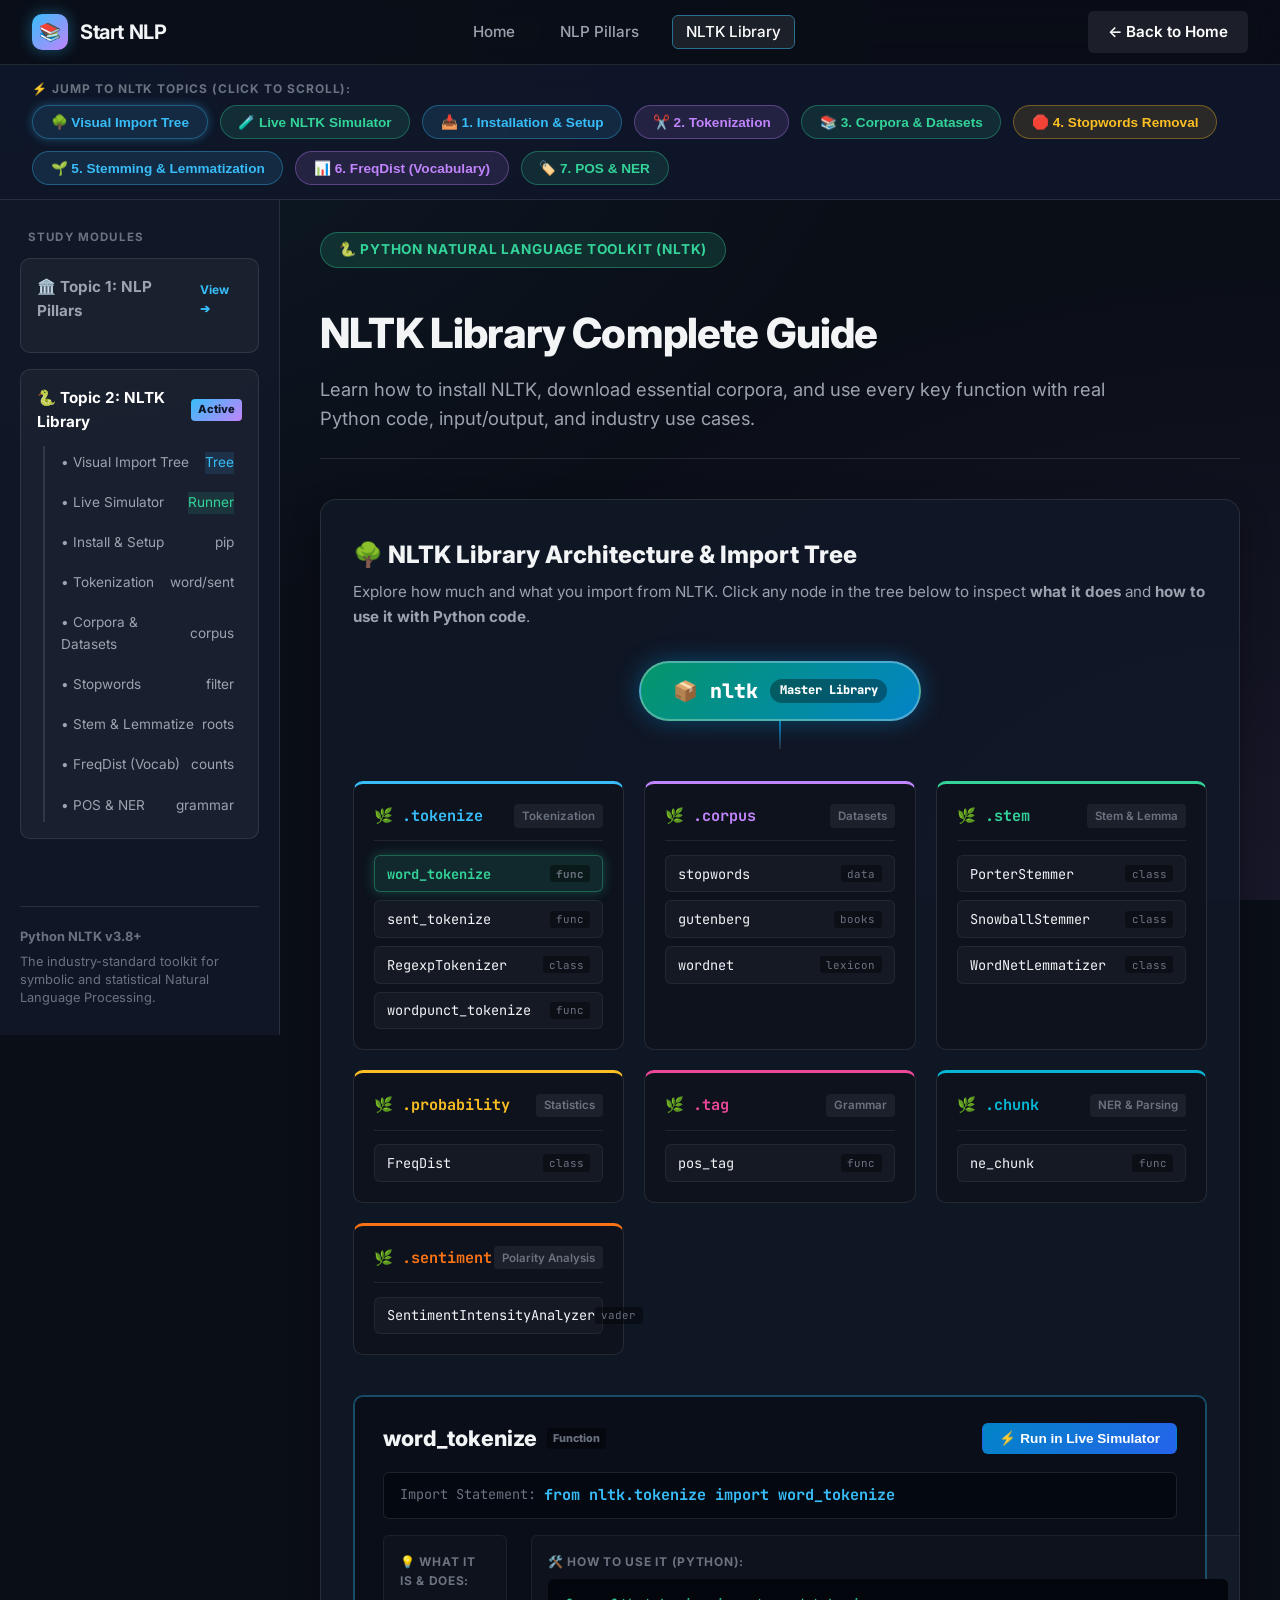
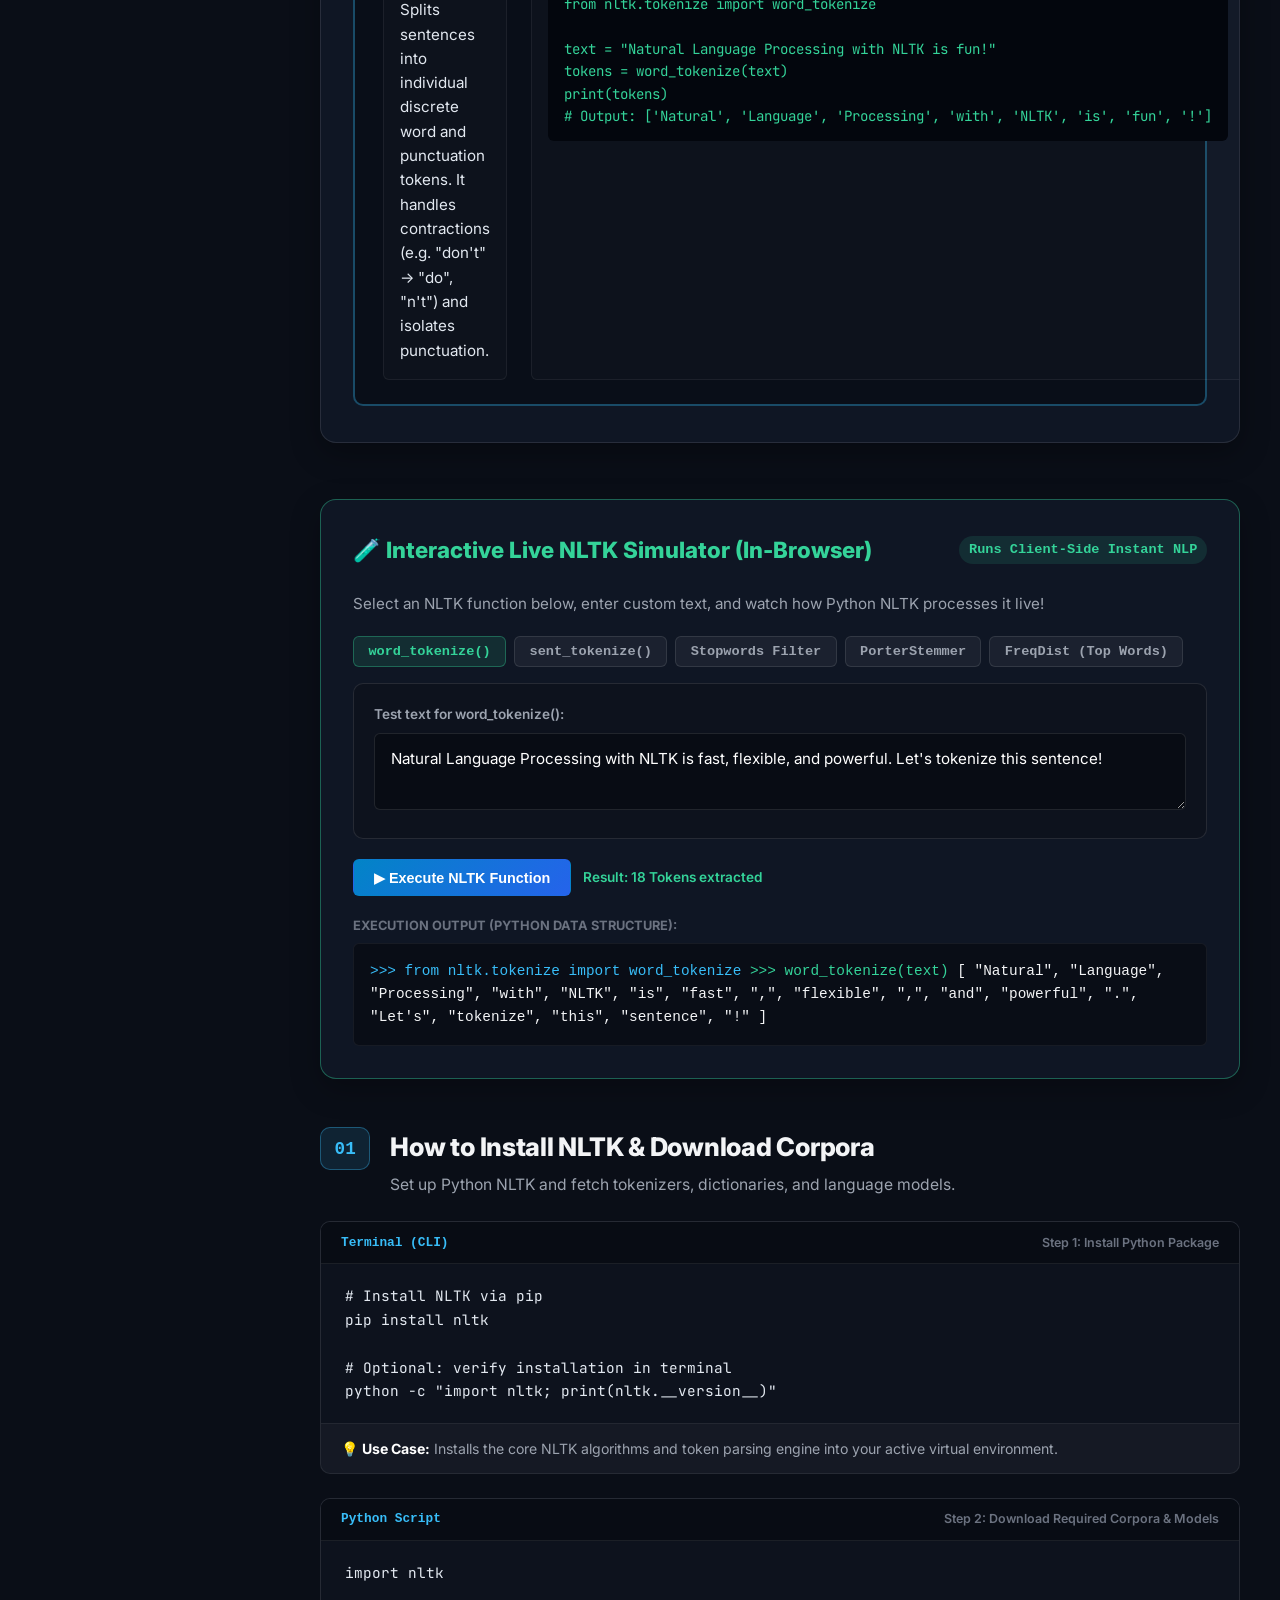
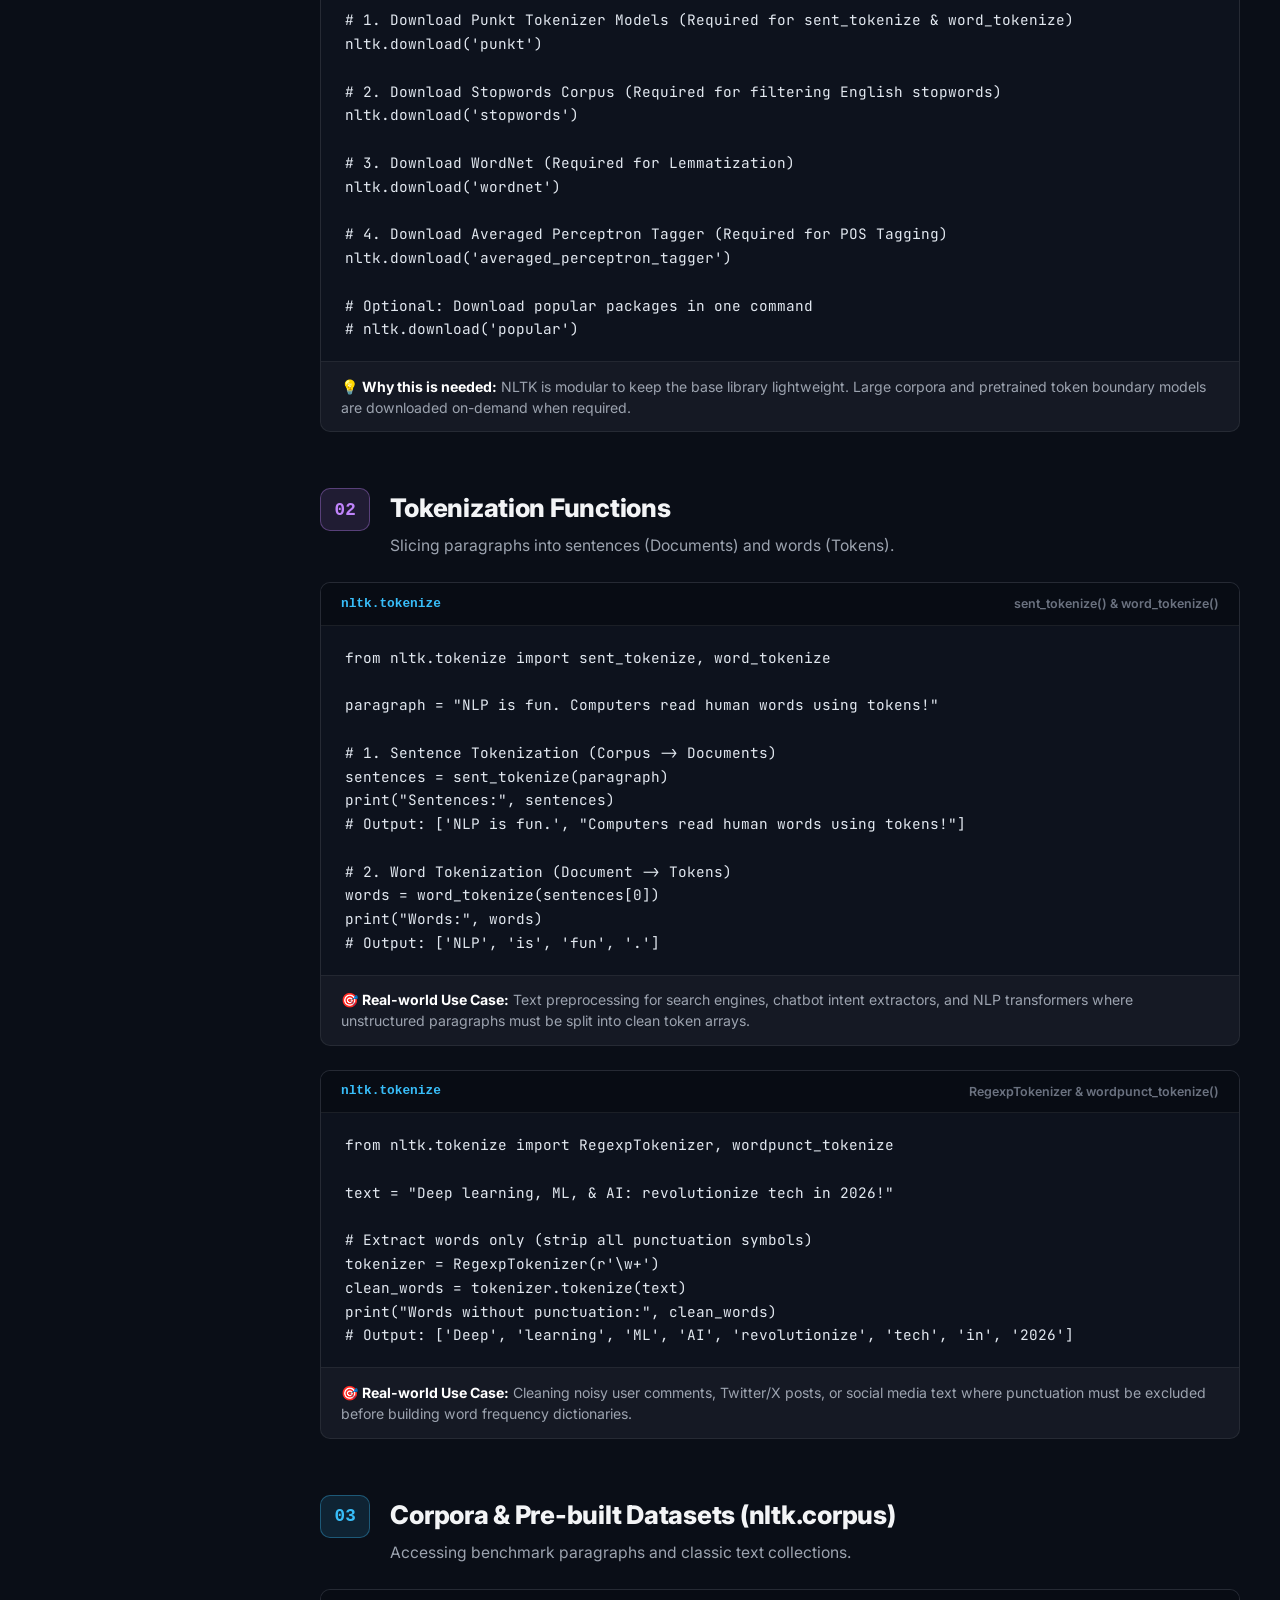
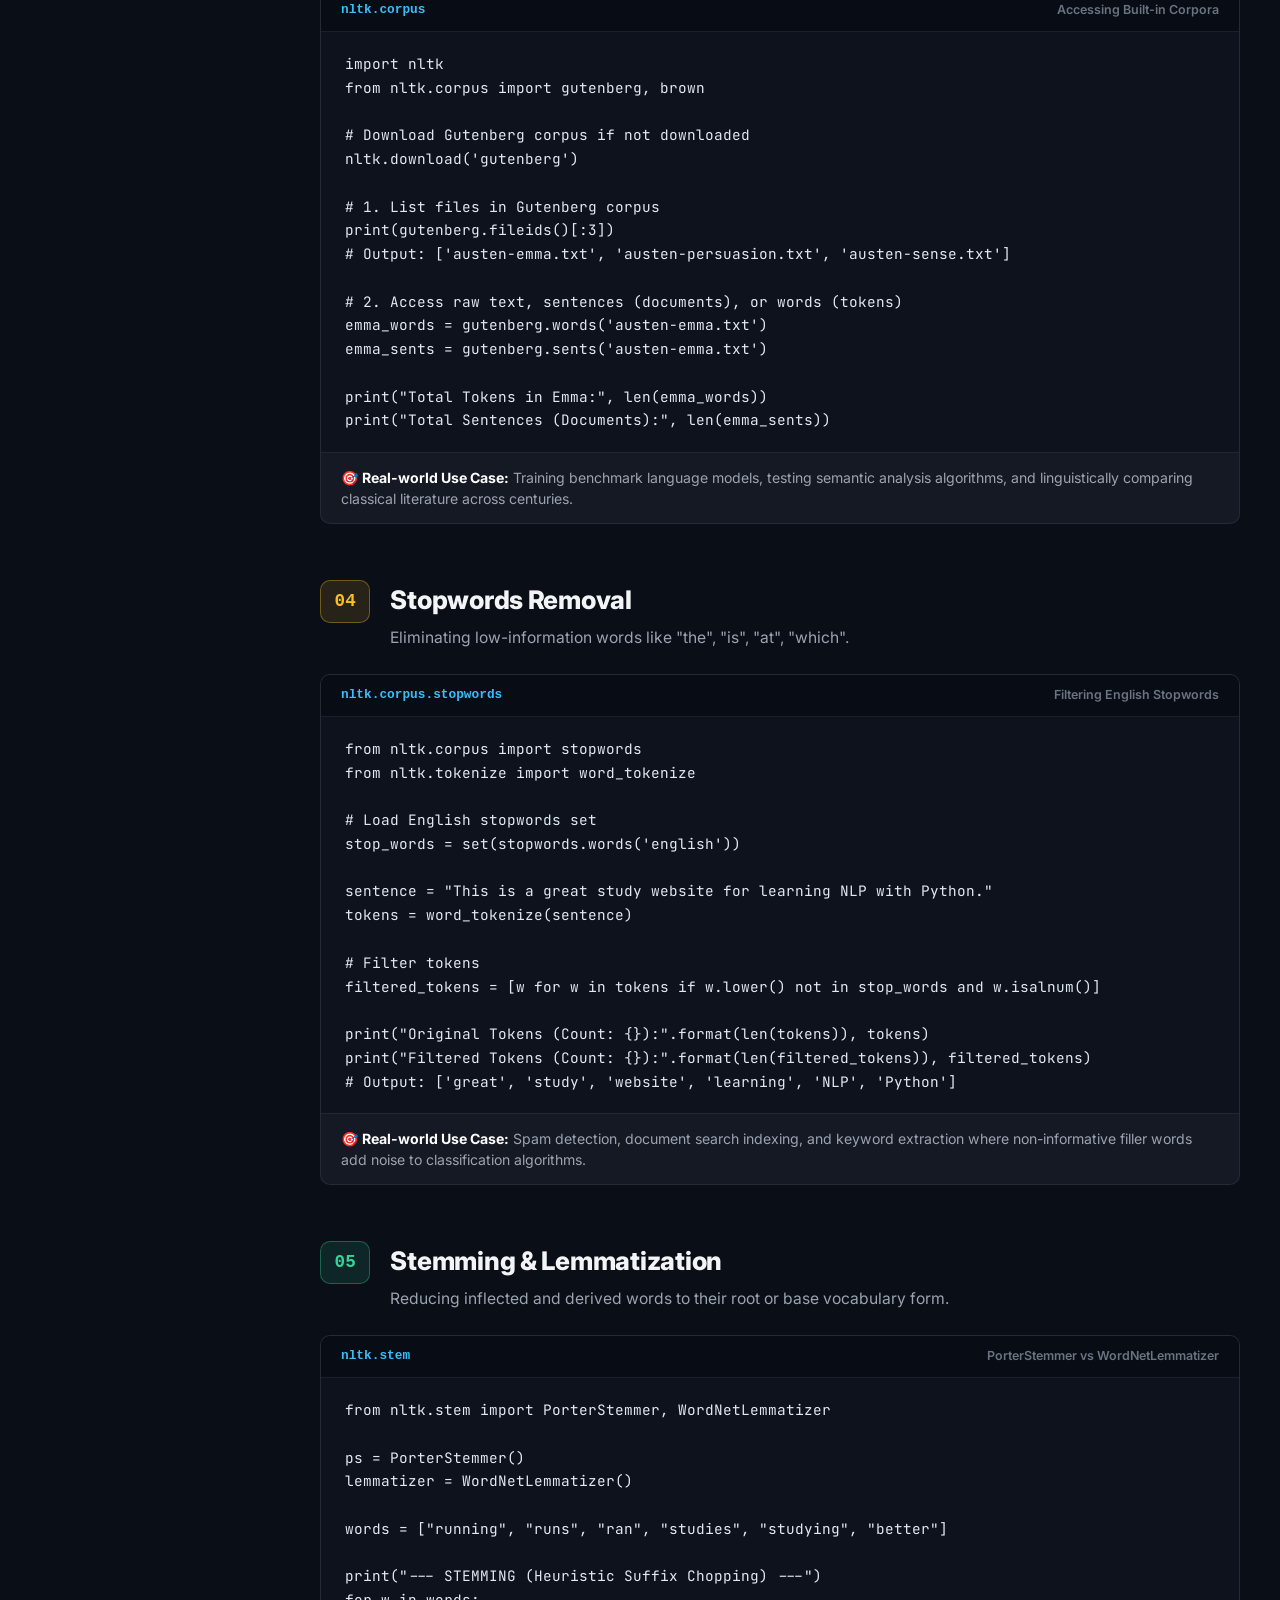
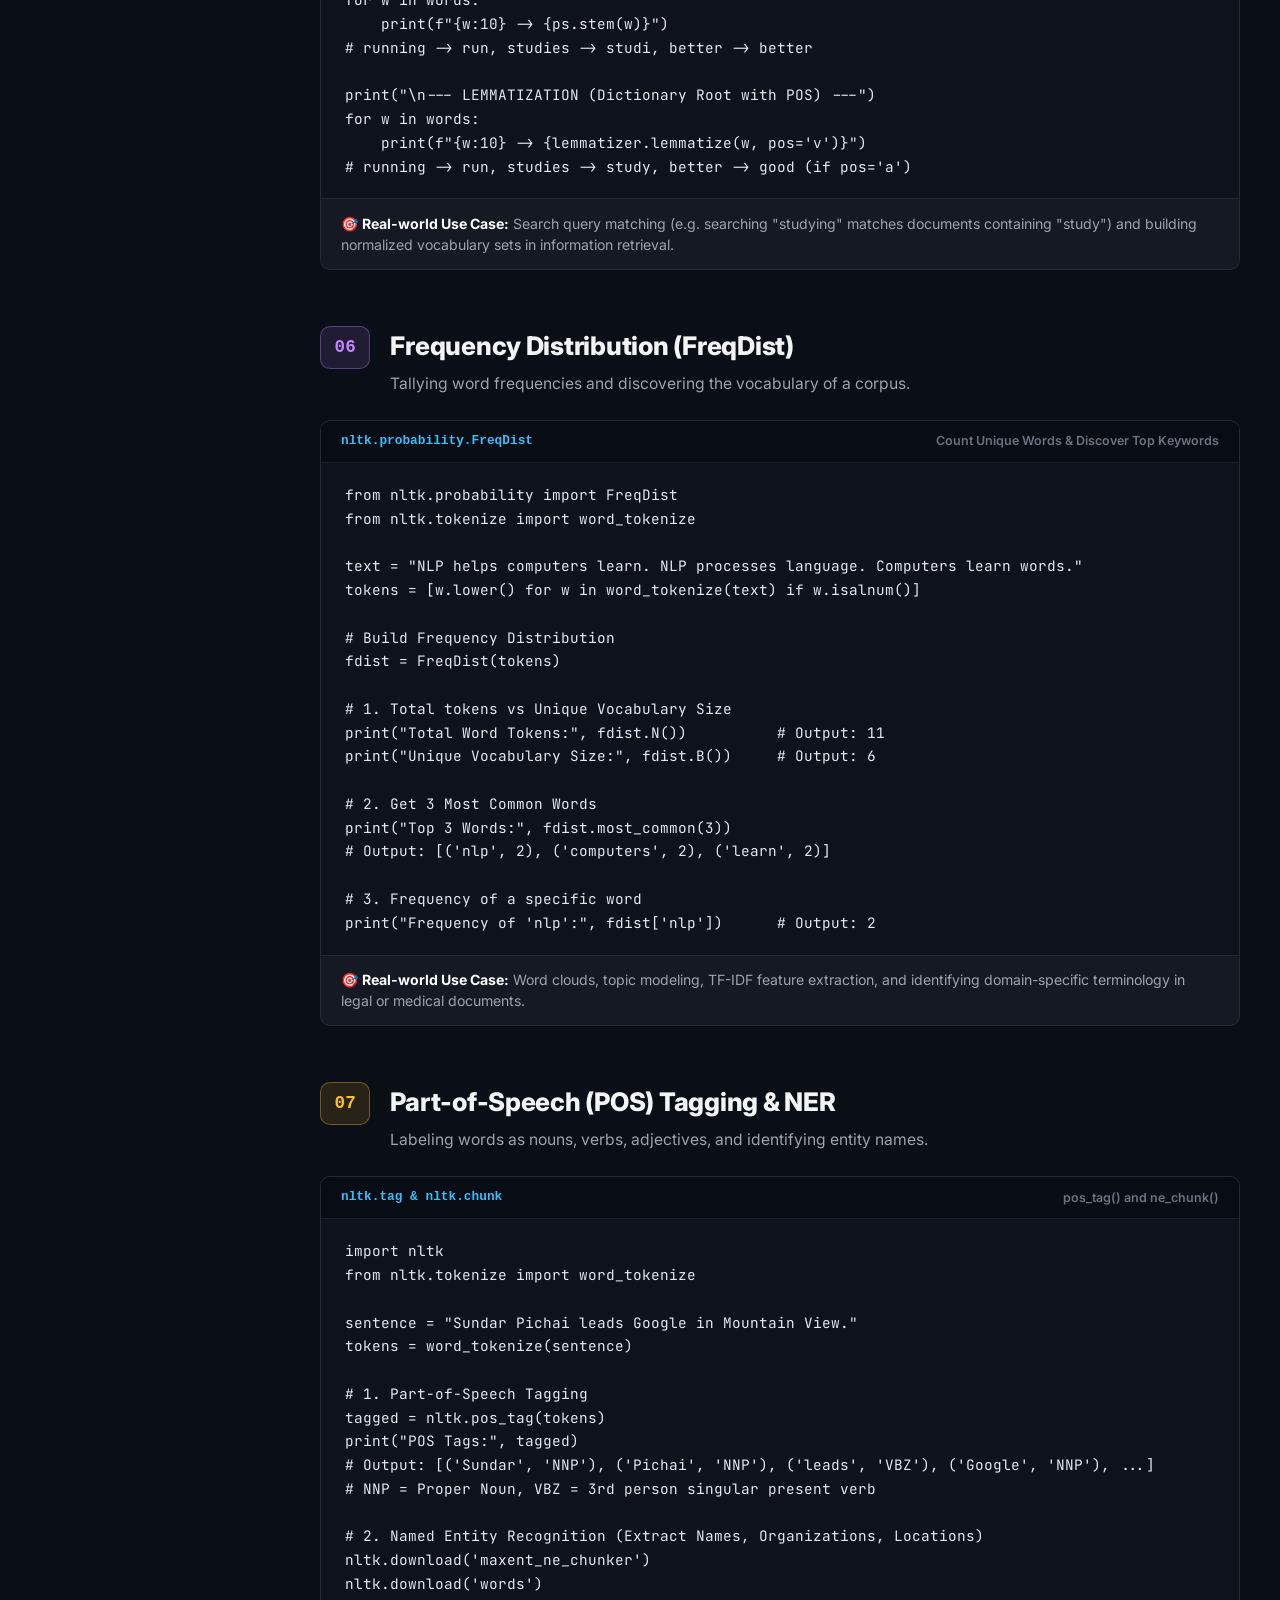
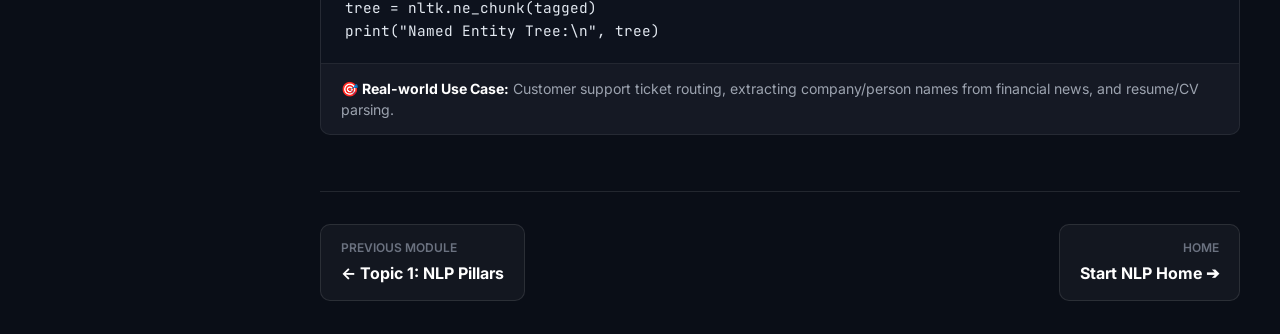
==== commit 39e0bc33: "Add interactive NLTK architecture and import tree diagram with node inspector" ====
--- a/nltk.html
+++ b/nltk.html
@@ -31,6 +31,12 @@
   <nav class="upper-subheadings-wrapper">
     <div class="upper-subheadings-title">⚡ Jump to NLTK Topics (Click to Scroll):</div>
     <div class="upper-subheadings-bar">
+      <button class="subheading-btn btn-corpus" onclick="scrollToSubtopic('nltk-import-tree')" style="box-shadow: 0 0 10px rgba(56, 189, 248, 0.35);">
+        <span>🌳 Visual Import Tree</span>
+      </button>
+      <button class="subheading-btn btn-word" onclick="scrollToSubtopic('nltk-live-runner')">
+        <span>🧪 Live NLTK Simulator</span>
+      </button>
       <button class="subheading-btn btn-corpus" onclick="scrollToSubtopic('nltk-install')">
         <span>📥 1. Installation & Setup</span>
       </button>
@@ -51,9 +57,6 @@
       </button>
       <button class="subheading-btn btn-word" onclick="scrollToSubtopic('nltk-pos-ner')">
         <span>🏷️ 7. POS & NER</span>
-      </button>
-      <button class="subheading-btn btn-vocab" onclick="scrollToSubtopic('nltk-live-runner')">
-        <span>🧪 Live NLTK Simulator</span>
       </button>
     </div>
   </nav>
@@ -82,6 +85,18 @@
         
         <ul class="topic-sublist">
           <li class="subtopic-item">
+            <a href="javascript:void(0)" onclick="scrollToSubtopic('nltk-import-tree')">
+              <span>• Visual Import Tree</span>
+              <span class="item-badge" style="background:var(--color-corpus-bg); color:var(--color-corpus);">Tree</span>
+            </a>
+          </li>
+          <li class="subtopic-item">
+            <a href="javascript:void(0)" onclick="scrollToSubtopic('nltk-live-runner')">
+              <span>• Live Simulator</span>
+              <span class="item-badge" style="background:var(--color-word-bg); color:var(--color-word);">Runner</span>
+            </a>
+          </li>
+          <li class="subtopic-item">
             <a href="javascript:void(0)" onclick="scrollToSubtopic('nltk-install')">
               <span>• Install & Setup</span>
               <span class="item-badge">pip</span>
@@ -121,12 +136,6 @@
             <a href="javascript:void(0)" onclick="scrollToSubtopic('nltk-pos-ner')">
               <span>• POS & NER</span>
               <span class="item-badge">grammar</span>
-            </a>
-          </li>
-          <li class="subtopic-item">
-            <a href="javascript:void(0)" onclick="scrollToSubtopic('nltk-live-runner')">
-              <span>• Live Simulator</span>
-              <span class="item-badge" style="background:var(--color-word-bg); color:var(--color-word);">Runner</span>
             </a>
           </li>
         </ul>
@@ -155,6 +164,225 @@
           Learn how to install NLTK, download essential corpora, and use every key function with real Python code, input/output, and industry use cases.
         </p>
       </header>
+
+      <!-- =========================================================
+           VISUAL NLTK ARCHITECTURE & IMPORT TREE DIAGRAM
+           ========================================================= -->
+      <section class="nltk-tree-container" id="nltk-import-tree">
+        <div class="tree-header-wrapper">
+          <div class="tree-main-title">
+            <span>🌳 NLTK Library Architecture & Import Tree</span>
+          </div>
+          <p class="tree-main-desc">
+            Explore how much and what you import from NLTK. Click any node in the tree below to inspect <strong>what it does</strong> and <strong>how to use it with Python code</strong>.
+          </p>
+        </div>
+
+        <!-- Root Node: nltk -->
+        <div class="tree-root-center">
+          <div class="tree-root-node">
+            <span>📦 nltk</span>
+            <span class="root-tag">Master Library</span>
+          </div>
+          <div class="tree-root-stem-line"></div>
+        </div>
+
+        <!-- 7 Module Branches Grid -->
+        <div class="tree-branches-grid">
+          
+          <!-- Branch 1: tokenize -->
+          <div class="tree-branch-card" style="border-top: 3px solid var(--color-corpus);">
+            <div class="branch-header">
+              <span class="branch-name" style="color: var(--color-corpus);">🌿 .tokenize</span>
+              <span class="branch-role">Tokenization</span>
+            </div>
+            <ul class="tree-leaf-list">
+              <li>
+                <button class="tree-leaf-btn active" data-key="word_tokenize" onclick="inspectTreeNode('word_tokenize')">
+                  <span>word_tokenize</span>
+                  <span class="leaf-type-badge">func</span>
+                </button>
+              </li>
+              <li>
+                <button class="tree-leaf-btn" data-key="sent_tokenize" onclick="inspectTreeNode('sent_tokenize')">
+                  <span>sent_tokenize</span>
+                  <span class="leaf-type-badge">func</span>
+                </button>
+              </li>
+              <li>
+                <button class="tree-leaf-btn" data-key="RegexpTokenizer" onclick="inspectTreeNode('RegexpTokenizer')">
+                  <span>RegexpTokenizer</span>
+                  <span class="leaf-type-badge">class</span>
+                </button>
+              </li>
+              <li>
+                <button class="tree-leaf-btn" data-key="wordpunct_tokenize" onclick="inspectTreeNode('wordpunct_tokenize')">
+                  <span>wordpunct_tokenize</span>
+                  <span class="leaf-type-badge">func</span>
+                </button>
+              </li>
+            </ul>
+          </div>
+
+          <!-- Branch 2: corpus -->
+          <div class="tree-branch-card" style="border-top: 3px solid var(--color-document);">
+            <div class="branch-header">
+              <span class="branch-name" style="color: var(--color-document);">🌿 .corpus</span>
+              <span class="branch-role">Datasets</span>
+            </div>
+            <ul class="tree-leaf-list">
+              <li>
+                <button class="tree-leaf-btn" data-key="stopwords" onclick="inspectTreeNode('stopwords')">
+                  <span>stopwords</span>
+                  <span class="leaf-type-badge">data</span>
+                </button>
+              </li>
+              <li>
+                <button class="tree-leaf-btn" data-key="gutenberg" onclick="inspectTreeNode('gutenberg')">
+                  <span>gutenberg</span>
+                  <span class="leaf-type-badge">books</span>
+                </button>
+              </li>
+              <li>
+                <button class="tree-leaf-btn" data-key="wordnet" onclick="inspectTreeNode('wordnet')">
+                  <span>wordnet</span>
+                  <span class="leaf-type-badge">lexicon</span>
+                </button>
+              </li>
+            </ul>
+          </div>
+
+          <!-- Branch 3: stem -->
+          <div class="tree-branch-card" style="border-top: 3px solid var(--color-word);">
+            <div class="branch-header">
+              <span class="branch-name" style="color: var(--color-word);">🌿 .stem</span>
+              <span class="branch-role">Stem & Lemma</span>
+            </div>
+            <ul class="tree-leaf-list">
+              <li>
+                <button class="tree-leaf-btn" data-key="PorterStemmer" onclick="inspectTreeNode('PorterStemmer')">
+                  <span>PorterStemmer</span>
+                  <span class="leaf-type-badge">class</span>
+                </button>
+              </li>
+              <li>
+                <button class="tree-leaf-btn" data-key="SnowballStemmer" onclick="inspectTreeNode('SnowballStemmer')">
+                  <span>SnowballStemmer</span>
+                  <span class="leaf-type-badge">class</span>
+                </button>
+              </li>
+              <li>
+                <button class="tree-leaf-btn" data-key="WordNetLemmatizer" onclick="inspectTreeNode('WordNetLemmatizer')">
+                  <span>WordNetLemmatizer</span>
+                  <span class="leaf-type-badge">class</span>
+                </button>
+              </li>
+            </ul>
+          </div>
+
+          <!-- Branch 4: probability -->
+          <div class="tree-branch-card" style="border-top: 3px solid var(--color-vocab);">
+            <div class="branch-header">
+              <span class="branch-name" style="color: var(--color-vocab);">🌿 .probability</span>
+              <span class="branch-role">Statistics</span>
+            </div>
+            <ul class="tree-leaf-list">
+              <li>
+                <button class="tree-leaf-btn" data-key="FreqDist" onclick="inspectTreeNode('FreqDist')">
+                  <span>FreqDist</span>
+                  <span class="leaf-type-badge">class</span>
+                </button>
+              </li>
+            </ul>
+          </div>
+
+          <!-- Branch 5: tag -->
+          <div class="tree-branch-card" style="border-top: 3px solid #ec4899;">
+            <div class="branch-header">
+              <span class="branch-name" style="color: #ec4899;">🌿 .tag</span>
+              <span class="branch-role">Grammar</span>
+            </div>
+            <ul class="tree-leaf-list">
+              <li>
+                <button class="tree-leaf-btn" data-key="pos_tag" onclick="inspectTreeNode('pos_tag')">
+                  <span>pos_tag</span>
+                  <span class="leaf-type-badge">func</span>
+                </button>
+              </li>
+            </ul>
+          </div>
+
+          <!-- Branch 6: chunk -->
+          <div class="tree-branch-card" style="border-top: 3px solid #06b6d4;">
+            <div class="branch-header">
+              <span class="branch-name" style="color: #06b6d4;">🌿 .chunk</span>
+              <span class="branch-role">NER & Parsing</span>
+            </div>
+            <ul class="tree-leaf-list">
+              <li>
+                <button class="tree-leaf-btn" data-key="ne_chunk" onclick="inspectTreeNode('ne_chunk')">
+                  <span>ne_chunk</span>
+                  <span class="leaf-type-badge">func</span>
+                </button>
+              </li>
+            </ul>
+          </div>
+
+          <!-- Branch 7: sentiment -->
+          <div class="tree-branch-card" style="border-top: 3px solid #f97316;">
+            <div class="branch-header">
+              <span class="branch-name" style="color: #f97316;">🌿 .sentiment</span>
+              <span class="branch-role">Polarity Analysis</span>
+            </div>
+            <ul class="tree-leaf-list">
+              <li>
+                <button class="tree-leaf-btn" data-key="SentimentIntensityAnalyzer" onclick="inspectTreeNode('SentimentIntensityAnalyzer')">
+                  <span>SentimentIntensityAnalyzer</span>
+                  <span class="leaf-type-badge">vader</span>
+                </button>
+              </li>
+            </ul>
+          </div>
+
+        </div>
+
+        <!-- Interactive Node Inspector Panel -->
+        <div class="tree-node-inspector" id="tree-inspector">
+          <div class="inspector-top-row">
+            <h3 id="inspector-title" style="font-size: 1.35rem; font-weight: 800; display: flex; align-items: center; gap: 0.6rem;">
+              <span>word_tokenize</span>
+              <span class="leaf-type-badge">Function</span>
+            </h3>
+            <button id="inspector-sim-btn" class="action-btn primary" style="font-size: 0.85rem; padding: 0.4rem 1rem;">
+              ⚡ Run in Live Simulator
+            </button>
+          </div>
+
+          <div class="inspector-import-statement">
+            <span style="color: var(--text-dim); font-size: 0.85rem;">Import Statement:</span>
+            <strong id="inspector-import">from nltk.tokenize import word_tokenize</strong>
+          </div>
+
+          <div class="inspector-grid">
+            <div class="inspector-detail-box">
+              <span class="inspector-label">💡 What it is & Does:</span>
+              <p id="inspector-what" class="inspector-desc-text">
+                Splits sentences into individual discrete word and punctuation tokens. It handles contractions and isolates punctuation.
+              </p>
+            </div>
+
+            <div class="inspector-detail-box">
+              <span class="inspector-label">🛠️ How to use it (Python):</span>
+              <pre id="inspector-how" class="inspector-code-block">from nltk.tokenize import word_tokenize
+
+text = "Natural Language Processing with NLTK is fun!"
+tokens = word_tokenize(text)
+print(tokens)
+# Output: ['Natural', 'Language', 'Processing', 'with', 'NLTK', 'is', 'fun', '!']</pre>
+            </div>
+          </div>
+        </div>
+      </section>
 
       <!-- =========================================================
            INTERACTIVE NLTK IN-BROWSER SIMULATOR
--- a/style.css
+++ b/style.css
@@ -1378,6 +1378,255 @@
 
 .use-case-box strong {
   color: #fff;
+}
+
+/* =========================================================
+   NLTK VISUAL IMPORT TREE DIAGRAM & INSPECTOR
+   ========================================================= */
+.nltk-tree-container {
+  background: var(--bg-card);
+  border: 1px solid var(--border-color);
+  border-radius: var(--radius-lg);
+  padding: 2.25rem 2rem;
+  margin-bottom: 3.5rem;
+  box-shadow: 0 10px 30px rgba(0, 0, 0, 0.3);
+  position: relative;
+  overflow: hidden;
+}
+
+.tree-header-wrapper {
+  margin-bottom: 2rem;
+}
+
+.tree-main-title {
+  font-size: 1.5rem;
+  font-weight: 800;
+  display: flex;
+  align-items: center;
+  gap: 0.6rem;
+  margin-bottom: 0.4rem;
+}
+
+.tree-main-desc {
+  color: var(--text-muted);
+  font-size: 0.95rem;
+}
+
+/* Root Node Visual */
+.tree-root-center {
+  display: flex;
+  flex-direction: column;
+  align-items: center;
+  margin-bottom: 2rem;
+  position: relative;
+}
+
+.tree-root-node {
+  background: linear-gradient(135deg, #059669, #0284c7);
+  color: #fff;
+  padding: 0.75rem 2rem;
+  border-radius: 999px;
+  font-family: 'JetBrains Mono', monospace;
+  font-size: 1.25rem;
+  font-weight: 800;
+  box-shadow: 0 0 25px rgba(2, 132, 199, 0.45);
+  display: inline-flex;
+  align-items: center;
+  gap: 0.75rem;
+  border: 2px solid rgba(255, 255, 255, 0.3);
+  z-index: 2;
+}
+
+.tree-root-node .root-tag {
+  background: rgba(0, 0, 0, 0.35);
+  font-size: 0.75rem;
+  padding: 0.15rem 0.6rem;
+  border-radius: 999px;
+}
+
+.tree-root-stem-line {
+  width: 2px;
+  height: 28px;
+  background: linear-gradient(to bottom, #0284c7, var(--border-color));
+  margin: 0 auto;
+}
+
+/* Branches Grid */
+.tree-branches-grid {
+  display: grid;
+  grid-template-columns: repeat(auto-fit, minmax(260px, 1fr));
+  gap: 1.25rem;
+  margin-bottom: 2.5rem;
+}
+
+.tree-branch-card {
+  background: #0d121d;
+  border: 1px solid var(--border-color);
+  border-radius: var(--radius-md);
+  padding: 1.25rem;
+  transition: var(--transition);
+  position: relative;
+  display: flex;
+  flex-direction: column;
+}
+
+.tree-branch-card:hover {
+  border-color: rgba(255, 255, 255, 0.25);
+  box-shadow: 0 8px 24px rgba(0, 0, 0, 0.35);
+}
+
+.branch-header {
+  display: flex;
+  align-items: center;
+  justify-content: space-between;
+  padding-bottom: 0.75rem;
+  border-bottom: 1px solid rgba(255, 255, 255, 0.08);
+  margin-bottom: 0.85rem;
+}
+
+.branch-name {
+  font-family: 'JetBrains Mono', monospace;
+  font-size: 0.95rem;
+  font-weight: 700;
+  display: flex;
+  align-items: center;
+  gap: 0.4rem;
+}
+
+.branch-role {
+  font-size: 0.72rem;
+  padding: 0.15rem 0.5rem;
+  border-radius: 4px;
+  background: rgba(255, 255, 255, 0.06);
+  color: var(--text-dim);
+  font-weight: 600;
+}
+
+.tree-leaf-list {
+  list-style: none;
+  display: flex;
+  flex-direction: column;
+  gap: 0.5rem;
+  flex-grow: 1;
+}
+
+.tree-leaf-btn {
+  width: 100%;
+  text-align: left;
+  background: rgba(255, 255, 255, 0.03);
+  border: 1px solid rgba(255, 255, 255, 0.06);
+  color: var(--text-main);
+  padding: 0.55rem 0.75rem;
+  border-radius: var(--radius-sm);
+  cursor: pointer;
+  transition: var(--transition);
+  display: flex;
+  align-items: center;
+  justify-content: space-between;
+  font-family: 'JetBrains Mono', monospace;
+  font-size: 0.85rem;
+}
+
+.tree-leaf-btn:hover {
+  background: rgba(56, 189, 248, 0.12);
+  border-color: var(--color-corpus-border);
+  color: #fff;
+  transform: translateX(3px);
+}
+
+.tree-leaf-btn.active {
+  background: var(--color-word-bg);
+  border-color: var(--color-word-border);
+  color: var(--color-word);
+  font-weight: 700;
+  box-shadow: 0 0 12px rgba(52, 211, 153, 0.3);
+}
+
+.leaf-type-badge {
+  font-size: 0.68rem;
+  padding: 0.1rem 0.4rem;
+  border-radius: 3px;
+  background: rgba(0, 0, 0, 0.4);
+  color: var(--text-dim);
+  font-family: inherit;
+}
+
+/* Tree Node Interactive Inspector Box */
+.tree-node-inspector {
+  background: #090e18;
+  border: 2px solid var(--color-corpus-border);
+  border-radius: var(--radius-md);
+  padding: 1.5rem 1.75rem;
+  transition: var(--transition);
+}
+
+.inspector-top-row {
+  display: flex;
+  align-items: center;
+  justify-content: space-between;
+  margin-bottom: 1rem;
+  flex-wrap: wrap;
+  gap: 0.5rem;
+}
+
+.inspector-import-statement {
+  background: #040810;
+  border: 1px solid var(--border-color);
+  padding: 0.65rem 1rem;
+  border-radius: var(--radius-sm);
+  font-family: 'JetBrains Mono', monospace;
+  font-size: 0.95rem;
+  color: #38bdf8;
+  display: flex;
+  align-items: center;
+  gap: 0.5rem;
+  margin-bottom: 1rem;
+}
+
+.inspector-grid {
+  display: grid;
+  grid-template-columns: 1fr 1.3fr;
+  gap: 1.5rem;
+}
+
+@media (max-width: 850px) {
+  .inspector-grid {
+    grid-template-columns: 1fr;
+  }
+}
+
+.inspector-detail-box {
+  background: rgba(255, 255, 255, 0.02);
+  border: 1px solid rgba(255, 255, 255, 0.06);
+  border-radius: var(--radius-sm);
+  padding: 1rem;
+}
+
+.inspector-label {
+  font-size: 0.75rem;
+  text-transform: uppercase;
+  color: var(--text-dim);
+  font-weight: 700;
+  letter-spacing: 0.06em;
+  margin-bottom: 0.5rem;
+  display: block;
+}
+
+.inspector-desc-text {
+  font-size: 0.95rem;
+  color: #e2e8f0;
+  line-height: 1.6;
+}
+
+.inspector-code-block {
+  background: #03060d;
+  border-radius: var(--radius-sm);
+  padding: 0.85rem 1rem;
+  font-family: 'JetBrains Mono', monospace;
+  font-size: 0.88rem;
+  line-height: 1.6;
+  color: #34d399;
+  overflow-x: auto;
 }
 
 /* =========================================================
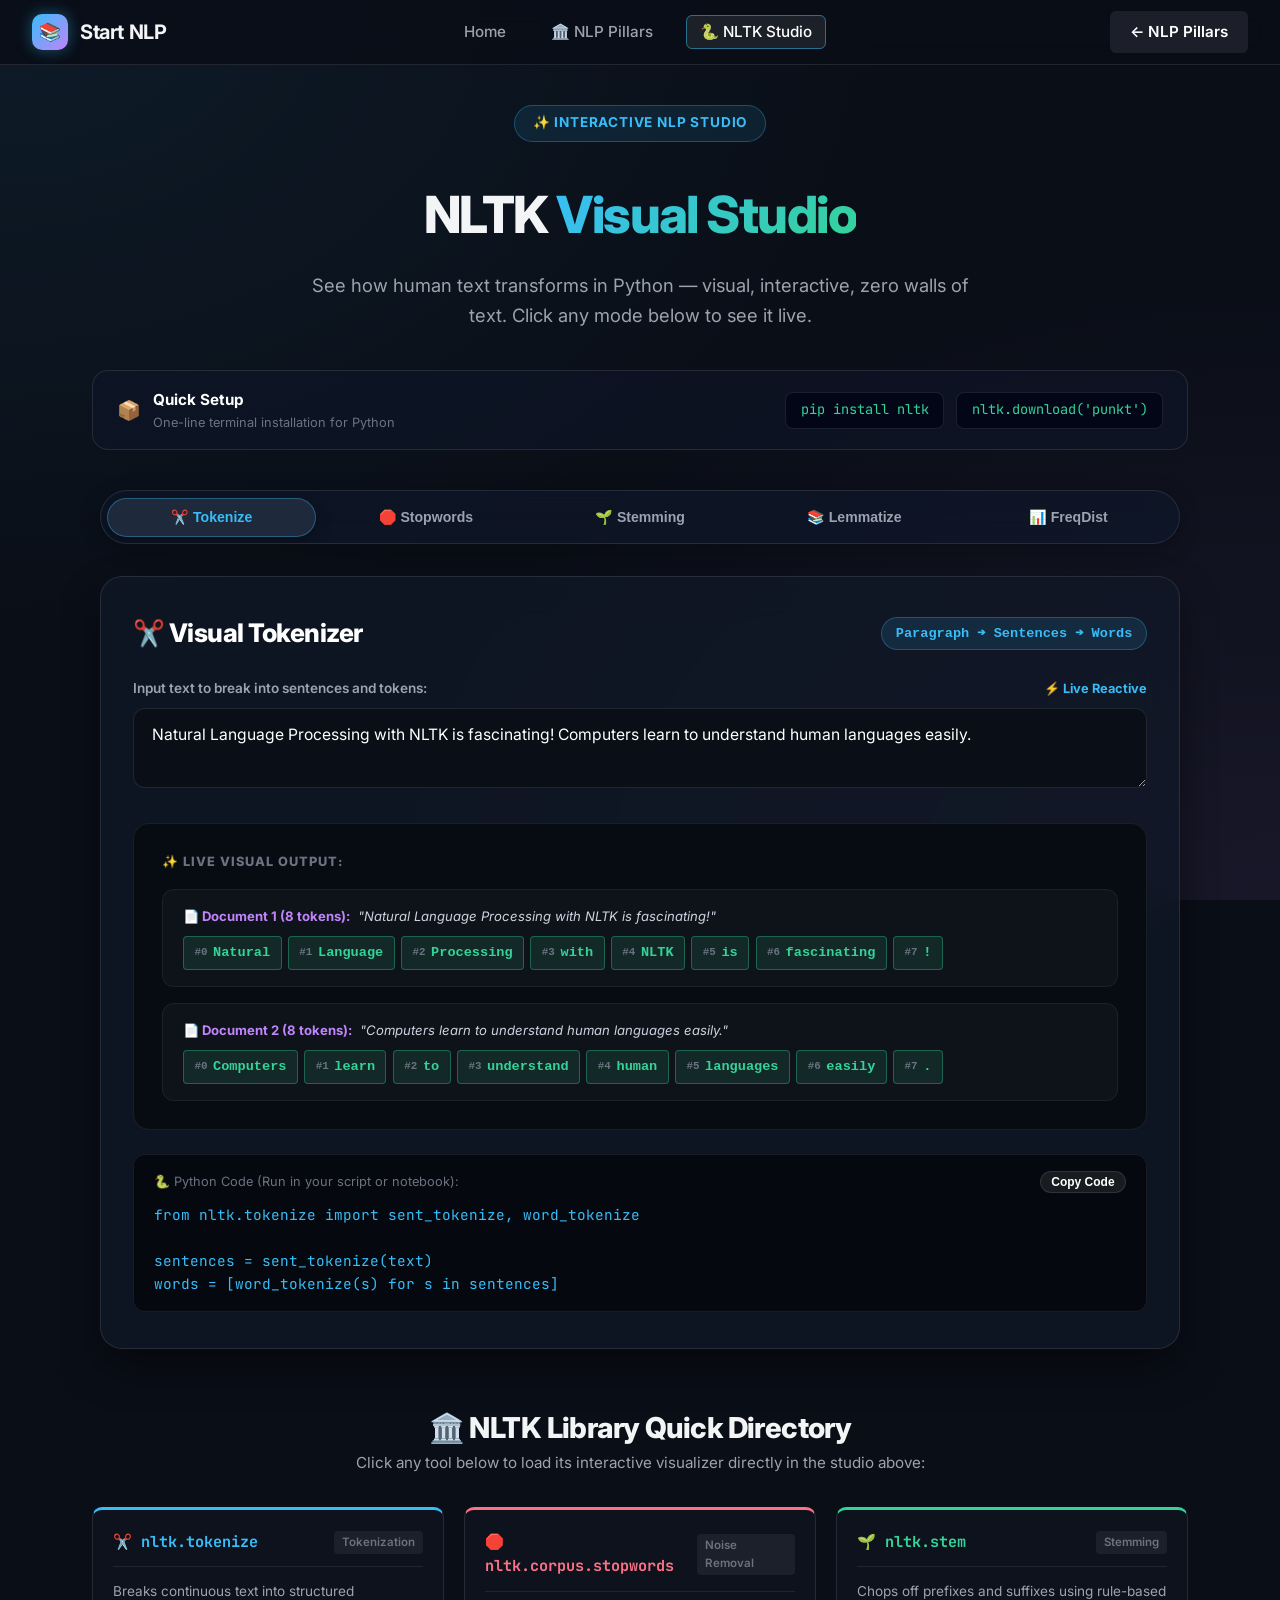
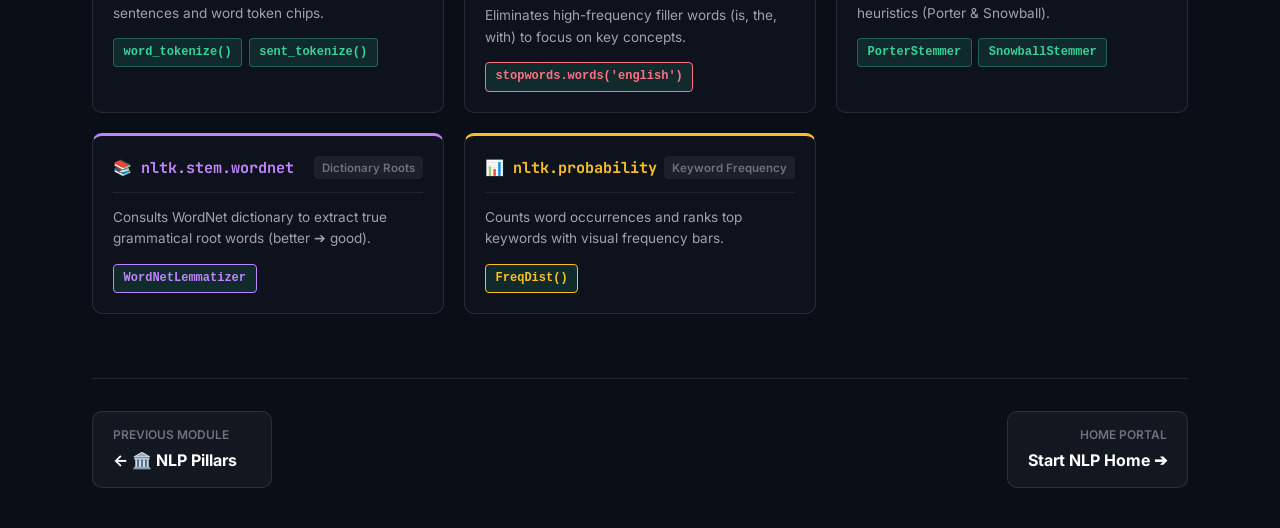
==== commit 56eef8af: "Redesign NLTK into Apple-style Visual Studio with interactive transformation controls" ====
--- a/nltk.html
+++ b/nltk.html
@@ -3,15 +3,15 @@
 <head>
   <meta charset="UTF-8">
   <meta name="viewport" content="width=device-width, initial-scale=1.0">
-  <title>NLTK Library Masterclass - Start NLP</title>
+  <title>NLTK Visual Studio - Start NLP</title>
   <link rel="stylesheet" href="style.css">
   <link rel="preconnect" href="https://fonts.googleapis.com">
   <link rel="preconnect" href="https://fonts.gstatic.com" crossorigin>
-  <link href="https://fonts.googleapis.com/css2?family=Inter:wght@400;500;600;700;800&family=JetBrains+Mono:wght@500;600&display=swap" rel="stylesheet">
+  <link href="https://fonts.googleapis.com/css2?family=Inter:wght@400;500;600;700;800&family=JetBrains+Mono:wght@500;600;700&display=swap" rel="stylesheet">
 </head>
 <body>
 
-  <!-- Top Global Navbar -->
+  <!-- Top Global Navbar (Apple Glass Style) -->
   <header class="top-navbar">
     <a href="index.html" class="brand-logo">
       <div class="brand-icon">📚</div>
@@ -19,747 +19,224 @@
     </a>
     <ul class="nav-links">
       <li><a href="index.html" class="nav-link">Home</a></li>
-      <li><a href="study.html" class="nav-link">NLP Pillars</a></li>
-      <li><a href="nltk.html" class="nav-link active">NLTK Library</a></li>
+      <li><a href="study.html" class="nav-link">🏛️ NLP Pillars</a></li>
+      <li><a href="nltk.html" class="nav-link active">🐍 NLTK Studio</a></li>
     </ul>
-    <a href="index.html" class="nav-cta-btn" style="background: rgba(255,255,255,0.08); box-shadow: none;">
-      <span>← Back to Home</span>
+    <a href="study.html" class="nav-cta-btn" style="background: rgba(255,255,255,0.08); box-shadow: none;">
+      <span>← NLP Pillars</span>
     </a>
   </header>
 
-  <!-- Upper Sub-headings Bar: Quick Jump to NLTK Sections -->
-  <nav class="upper-subheadings-wrapper">
-    <div class="upper-subheadings-title">⚡ Jump to NLTK Topics (Click to Scroll):</div>
-    <div class="upper-subheadings-bar">
-      <button class="subheading-btn btn-corpus" onclick="scrollToSubtopic('nltk-import-tree')" style="box-shadow: 0 0 10px rgba(56, 189, 248, 0.35);">
-        <span>🌳 Visual Import Tree</span>
-      </button>
-      <button class="subheading-btn btn-word" onclick="scrollToSubtopic('nltk-live-runner')">
-        <span>🧪 Live NLTK Simulator</span>
-      </button>
-      <button class="subheading-btn btn-corpus" onclick="scrollToSubtopic('nltk-install')">
-        <span>📥 1. Installation & Setup</span>
-      </button>
-      <button class="subheading-btn btn-document" onclick="scrollToSubtopic('nltk-tokenization')">
-        <span>✂️ 2. Tokenization</span>
-      </button>
-      <button class="subheading-btn btn-word" onclick="scrollToSubtopic('nltk-corpora')">
-        <span>📚 3. Corpora & Datasets</span>
-      </button>
-      <button class="subheading-btn btn-vocab" onclick="scrollToSubtopic('nltk-stopwords')">
-        <span>🛑 4. Stopwords Removal</span>
-      </button>
-      <button class="subheading-btn btn-corpus" onclick="scrollToSubtopic('nltk-stem-lemma')">
-        <span>🌱 5. Stemming & Lemmatization</span>
-      </button>
-      <button class="subheading-btn btn-document" onclick="scrollToSubtopic('nltk-freqdist')">
-        <span>📊 6. FreqDist (Vocabulary)</span>
-      </button>
-      <button class="subheading-btn btn-word" onclick="scrollToSubtopic('nltk-pos-ner')">
-        <span>🏷️ 7. POS & NER</span>
-      </button>
+  <!-- Main Content Layout (Clean, Centered, Apple Aesthetic) -->
+  <main class="study-content" style="max-width: 1160px; margin: 0 auto; padding: 2.5rem 2rem;">
+    
+    <!-- Hero Header -->
+    <header style="text-align: center; margin-bottom: 2.5rem;">
+      <div class="hero-badge" style="background: rgba(56, 189, 248, 0.1); border-color: rgba(56, 189, 248, 0.3); color: #38bdf8;">
+        <span>✨ Interactive NLP Studio</span>
+      </div>
+      <h1 style="font-size: 3.2rem; font-weight: 800; letter-spacing: -0.03em; margin: 0.5rem 0 1rem 0;">
+        NLTK <span style="background: linear-gradient(135deg, #38bdf8, #34d399); -webkit-background-clip: text; -webkit-text-fill-color: transparent;">Visual Studio</span>
+      </h1>
+      <p style="color: var(--text-muted); font-size: 1.15rem; max-width: 680px; margin: 0 auto;">
+        See how human text transforms in Python — visual, interactive, zero walls of text. Click any mode below to see it live.
+      </p>
+    </header>
+
+    <!-- Quick Apple Install Strip -->
+    <div class="apple-install-banner">
+      <div style="display: flex; align-items: center; gap: 0.75rem;">
+        <span style="font-size: 1.2rem;">📦</span>
+        <div>
+          <strong style="font-size: 0.95rem; color: #fff;">Quick Setup</strong>
+          <span style="display: block; font-size: 0.8rem; color: var(--text-dim);">One-line terminal installation for Python</span>
+        </div>
+      </div>
+      <div style="display: flex; align-items: center; gap: 0.75rem; flex-wrap: wrap;">
+        <code class="install-command-chip">pip install nltk</code>
+        <code class="install-command-chip">nltk.download('punkt')</code>
+      </div>
     </div>
-  </nav>
-
-  <!-- Layout: Sidebar + Main Content -->
-  <div class="study-layout">
-    
-    <!-- Left Sidebar -->
-    <aside class="study-sidebar">
-      <div class="sidebar-category">Study Modules</div>
+
+    <!-- =========================================================
+         THE CORE ATTRACTION: APPLE-STYLE VISUAL STUDIO
+         ========================================================= -->
+    <section class="apple-studio-wrapper">
       
-      <!-- Module 1: NLP Pillars Link -->
-      <div class="topic-card-box" style="margin-bottom: 1rem;">
-        <a href="study.html" class="topic-main-link" style="color: var(--text-muted);">
-          <span>🏛️ Topic 1: NLP Pillars</span>
-          <span style="font-size: 0.75rem; color: var(--color-corpus);">View ➔</span>
-        </a>
-      </div>
-
-      <!-- Module 2: NLTK Library (Active) -->
-      <div class="topic-card-box">
-        <div class="topic-main-link">
-          <span>🐍 Topic 2: NLTK Library</span>
-          <span class="topic-badge-active">Active</span>
-        </div>
+      <!-- Segmented Pill Selector (Apple Style) -->
+      <nav class="apple-segmented-control" aria-label="NLTK Visual Tools">
+        <button class="apple-segment-pill active pill-token" data-mode="token" onclick="switchAppleMode('token')">
+          <span>✂️ Tokenize</span>
+        </button>
+        <button class="apple-segment-pill" data-mode="stopwords" onclick="switchAppleMode('stopwords')">
+          <span>🛑 Stopwords</span>
+        </button>
+        <button class="apple-segment-pill" data-mode="stem" onclick="switchAppleMode('stem')">
+          <span>🌱 Stemming</span>
+        </button>
+        <button class="apple-segment-pill" data-mode="lemma" onclick="switchAppleMode('lemma')">
+          <span>📚 Lemmatize</span>
+        </button>
+        <button class="apple-segment-pill" data-mode="freq" onclick="switchAppleMode('freq')">
+          <span>📊 FreqDist</span>
+        </button>
+      </nav>
+
+      <!-- The Main Interactive Studio Stage Card -->
+      <div class="apple-studio-card">
         
-        <ul class="topic-sublist">
-          <li class="subtopic-item">
-            <a href="javascript:void(0)" onclick="scrollToSubtopic('nltk-import-tree')">
-              <span>• Visual Import Tree</span>
-              <span class="item-badge" style="background:var(--color-corpus-bg); color:var(--color-corpus);">Tree</span>
-            </a>
-          </li>
-          <li class="subtopic-item">
-            <a href="javascript:void(0)" onclick="scrollToSubtopic('nltk-live-runner')">
-              <span>• Live Simulator</span>
-              <span class="item-badge" style="background:var(--color-word-bg); color:var(--color-word);">Runner</span>
-            </a>
-          </li>
-          <li class="subtopic-item">
-            <a href="javascript:void(0)" onclick="scrollToSubtopic('nltk-install')">
-              <span>• Install & Setup</span>
-              <span class="item-badge">pip</span>
-            </a>
-          </li>
-          <li class="subtopic-item">
-            <a href="javascript:void(0)" onclick="scrollToSubtopic('nltk-tokenization')">
-              <span>• Tokenization</span>
-              <span class="item-badge">word/sent</span>
-            </a>
-          </li>
-          <li class="subtopic-item">
-            <a href="javascript:void(0)" onclick="scrollToSubtopic('nltk-corpora')">
-              <span>• Corpora & Datasets</span>
-              <span class="item-badge">corpus</span>
-            </a>
-          </li>
-          <li class="subtopic-item">
-            <a href="javascript:void(0)" onclick="scrollToSubtopic('nltk-stopwords')">
-              <span>• Stopwords</span>
-              <span class="item-badge">filter</span>
-            </a>
-          </li>
-          <li class="subtopic-item">
-            <a href="javascript:void(0)" onclick="scrollToSubtopic('nltk-stem-lemma')">
-              <span>• Stem & Lemmatize</span>
-              <span class="item-badge">roots</span>
-            </a>
-          </li>
-          <li class="subtopic-item">
-            <a href="javascript:void(0)" onclick="scrollToSubtopic('nltk-freqdist')">
-              <span>• FreqDist (Vocab)</span>
-              <span class="item-badge">counts</span>
-            </a>
-          </li>
-          <li class="subtopic-item">
-            <a href="javascript:void(0)" onclick="scrollToSubtopic('nltk-pos-ner')">
-              <span>• POS & NER</span>
-              <span class="item-badge">grammar</span>
-            </a>
-          </li>
-        </ul>
-      </div>
-
-      <div class="sidebar-footer-note">
-        <strong>Python NLTK v3.8+</strong>
-        <p style="margin-top:0.35rem; line-height:1.4;">
-          The industry-standard toolkit for symbolic and statistical Natural Language Processing.
+        <!-- Studio Header -->
+        <div class="studio-top-bar">
+          <div class="studio-mode-title" id="apple-studio-title" style="color: #fff;">
+            ✂️ Visual Tokenizer
+          </div>
+          <span class="studio-rule-badge" id="apple-studio-badge" style="background: rgba(56, 189, 248, 0.12); color: #38bdf8; border: 1px solid rgba(56, 189, 248, 0.3);">
+            Paragraph ➔ Sentences ➔ Words
+          </span>
+        </div>
+
+        <!-- Live Reactive Input Field -->
+        <div class="apple-input-container">
+          <div class="apple-input-label">
+            <span id="apple-studio-label">Input text to break into sentences and tokens:</span>
+            <span style="color: #38bdf8; font-size: 0.8rem; font-weight: 700;">⚡ Live Reactive</span>
+          </div>
+          <textarea 
+            id="apple-studio-input" 
+            class="apple-textarea" 
+            placeholder="Type your text here..."
+          >Natural Language Processing with NLTK is fascinating! Computers learn to understand human languages easily.</textarea>
+        </div>
+
+        <!-- Visual Transformation Stage (Before ➔ After) -->
+        <div class="visual-transformation-canvas">
+          <div class="canvas-step-title">
+            <span>✨ Live Visual Output:</span>
+          </div>
+          <div id="apple-canvas-content">
+            <!-- Dynamically populated by JS with visual chips, cards, and bar charts -->
+          </div>
+        </div>
+
+        <!-- Apple Minimalist Code Drawer -->
+        <div class="apple-code-drawer">
+          <div class="code-drawer-header">
+            <span>🐍 Python Code (Run in your script or notebook):</span>
+            <button id="apple-copy-btn" class="copy-pill-btn" onclick="copyAppleCode()">Copy Code</button>
+          </div>
+          <pre id="apple-code-snippet" class="minimal-python-code">from nltk.tokenize import sent_tokenize, word_tokenize
+
+sentences = sent_tokenize(text)
+words = [word_tokenize(s) for s in sentences]</pre>
+        </div>
+
+      </div>
+
+    </section>
+
+    <!-- =========================================================
+         INTERACTIVE NLTK ARCHITECTURE DIRECTORY (APPLE GRID)
+         ========================================================= -->
+    <section style="margin-bottom: 4rem;">
+      <div style="text-align: center; margin-bottom: 2rem;">
+        <h2 style="font-size: 1.8rem; font-weight: 800; letter-spacing: -0.02em;">
+          🏛️ NLTK Library Quick Directory
+        </h2>
+        <p style="color: var(--text-muted); font-size: 0.95rem;">
+          Click any tool below to load its interactive visualizer directly in the studio above:
         </p>
       </div>
-    </aside>
-
-    <!-- Main Content Area -->
-    <main class="study-content">
-      
-      <!-- Module Header -->
-      <header style="margin-bottom: 2.5rem; border-bottom: 1px solid var(--border-color); padding-bottom: 1.5rem;">
-        <div class="hero-badge" style="background: rgba(52, 211, 153, 0.15); border-color: var(--color-word-border); color: var(--color-word);">
-          <span>🐍 Python Natural Language Toolkit (NLTK)</span>
-        </div>
-        <h1 style="font-size: 2.6rem; font-weight: 800; margin-top: 0.5rem; letter-spacing: -0.02em;">
-          NLTK Library Complete Guide
-        </h1>
-        <p style="color: var(--text-muted); font-size: 1.15rem; max-width: 850px; margin-top: 0.5rem;">
-          Learn how to install NLTK, download essential corpora, and use every key function with real Python code, input/output, and industry use cases.
-        </p>
-      </header>
-
-      <!-- =========================================================
-           VISUAL NLTK ARCHITECTURE & IMPORT TREE DIAGRAM
-           ========================================================= -->
-      <section class="nltk-tree-container" id="nltk-import-tree">
-        <div class="tree-header-wrapper">
-          <div class="tree-main-title">
-            <span>🌳 NLTK Library Architecture & Import Tree</span>
-          </div>
-          <p class="tree-main-desc">
-            Explore how much and what you import from NLTK. Click any node in the tree below to inspect <strong>what it does</strong> and <strong>how to use it with Python code</strong>.
-          </p>
-        </div>
-
-        <!-- Root Node: nltk -->
-        <div class="tree-root-center">
-          <div class="tree-root-node">
-            <span>📦 nltk</span>
-            <span class="root-tag">Master Library</span>
-          </div>
-          <div class="tree-root-stem-line"></div>
-        </div>
-
-        <!-- 7 Module Branches Grid -->
-        <div class="tree-branches-grid">
-          
-          <!-- Branch 1: tokenize -->
-          <div class="tree-branch-card" style="border-top: 3px solid var(--color-corpus);">
-            <div class="branch-header">
-              <span class="branch-name" style="color: var(--color-corpus);">🌿 .tokenize</span>
-              <span class="branch-role">Tokenization</span>
-            </div>
-            <ul class="tree-leaf-list">
-              <li>
-                <button class="tree-leaf-btn active" data-key="word_tokenize" onclick="inspectTreeNode('word_tokenize')">
-                  <span>word_tokenize</span>
-                  <span class="leaf-type-badge">func</span>
-                </button>
-              </li>
-              <li>
-                <button class="tree-leaf-btn" data-key="sent_tokenize" onclick="inspectTreeNode('sent_tokenize')">
-                  <span>sent_tokenize</span>
-                  <span class="leaf-type-badge">func</span>
-                </button>
-              </li>
-              <li>
-                <button class="tree-leaf-btn" data-key="RegexpTokenizer" onclick="inspectTreeNode('RegexpTokenizer')">
-                  <span>RegexpTokenizer</span>
-                  <span class="leaf-type-badge">class</span>
-                </button>
-              </li>
-              <li>
-                <button class="tree-leaf-btn" data-key="wordpunct_tokenize" onclick="inspectTreeNode('wordpunct_tokenize')">
-                  <span>wordpunct_tokenize</span>
-                  <span class="leaf-type-badge">func</span>
-                </button>
-              </li>
-            </ul>
-          </div>
-
-          <!-- Branch 2: corpus -->
-          <div class="tree-branch-card" style="border-top: 3px solid var(--color-document);">
-            <div class="branch-header">
-              <span class="branch-name" style="color: var(--color-document);">🌿 .corpus</span>
-              <span class="branch-role">Datasets</span>
-            </div>
-            <ul class="tree-leaf-list">
-              <li>
-                <button class="tree-leaf-btn" data-key="stopwords" onclick="inspectTreeNode('stopwords')">
-                  <span>stopwords</span>
-                  <span class="leaf-type-badge">data</span>
-                </button>
-              </li>
-              <li>
-                <button class="tree-leaf-btn" data-key="gutenberg" onclick="inspectTreeNode('gutenberg')">
-                  <span>gutenberg</span>
-                  <span class="leaf-type-badge">books</span>
-                </button>
-              </li>
-              <li>
-                <button class="tree-leaf-btn" data-key="wordnet" onclick="inspectTreeNode('wordnet')">
-                  <span>wordnet</span>
-                  <span class="leaf-type-badge">lexicon</span>
-                </button>
-              </li>
-            </ul>
-          </div>
-
-          <!-- Branch 3: stem -->
-          <div class="tree-branch-card" style="border-top: 3px solid var(--color-word);">
-            <div class="branch-header">
-              <span class="branch-name" style="color: var(--color-word);">🌿 .stem</span>
-              <span class="branch-role">Stem & Lemma</span>
-            </div>
-            <ul class="tree-leaf-list">
-              <li>
-                <button class="tree-leaf-btn" data-key="PorterStemmer" onclick="inspectTreeNode('PorterStemmer')">
-                  <span>PorterStemmer</span>
-                  <span class="leaf-type-badge">class</span>
-                </button>
-              </li>
-              <li>
-                <button class="tree-leaf-btn" data-key="SnowballStemmer" onclick="inspectTreeNode('SnowballStemmer')">
-                  <span>SnowballStemmer</span>
-                  <span class="leaf-type-badge">class</span>
-                </button>
-              </li>
-              <li>
-                <button class="tree-leaf-btn" data-key="WordNetLemmatizer" onclick="inspectTreeNode('WordNetLemmatizer')">
-                  <span>WordNetLemmatizer</span>
-                  <span class="leaf-type-badge">class</span>
-                </button>
-              </li>
-            </ul>
-          </div>
-
-          <!-- Branch 4: probability -->
-          <div class="tree-branch-card" style="border-top: 3px solid var(--color-vocab);">
-            <div class="branch-header">
-              <span class="branch-name" style="color: var(--color-vocab);">🌿 .probability</span>
-              <span class="branch-role">Statistics</span>
-            </div>
-            <ul class="tree-leaf-list">
-              <li>
-                <button class="tree-leaf-btn" data-key="FreqDist" onclick="inspectTreeNode('FreqDist')">
-                  <span>FreqDist</span>
-                  <span class="leaf-type-badge">class</span>
-                </button>
-              </li>
-            </ul>
-          </div>
-
-          <!-- Branch 5: tag -->
-          <div class="tree-branch-card" style="border-top: 3px solid #ec4899;">
-            <div class="branch-header">
-              <span class="branch-name" style="color: #ec4899;">🌿 .tag</span>
-              <span class="branch-role">Grammar</span>
-            </div>
-            <ul class="tree-leaf-list">
-              <li>
-                <button class="tree-leaf-btn" data-key="pos_tag" onclick="inspectTreeNode('pos_tag')">
-                  <span>pos_tag</span>
-                  <span class="leaf-type-badge">func</span>
-                </button>
-              </li>
-            </ul>
-          </div>
-
-          <!-- Branch 6: chunk -->
-          <div class="tree-branch-card" style="border-top: 3px solid #06b6d4;">
-            <div class="branch-header">
-              <span class="branch-name" style="color: #06b6d4;">🌿 .chunk</span>
-              <span class="branch-role">NER & Parsing</span>
-            </div>
-            <ul class="tree-leaf-list">
-              <li>
-                <button class="tree-leaf-btn" data-key="ne_chunk" onclick="inspectTreeNode('ne_chunk')">
-                  <span>ne_chunk</span>
-                  <span class="leaf-type-badge">func</span>
-                </button>
-              </li>
-            </ul>
-          </div>
-
-          <!-- Branch 7: sentiment -->
-          <div class="tree-branch-card" style="border-top: 3px solid #f97316;">
-            <div class="branch-header">
-              <span class="branch-name" style="color: #f97316;">🌿 .sentiment</span>
-              <span class="branch-role">Polarity Analysis</span>
-            </div>
-            <ul class="tree-leaf-list">
-              <li>
-                <button class="tree-leaf-btn" data-key="SentimentIntensityAnalyzer" onclick="inspectTreeNode('SentimentIntensityAnalyzer')">
-                  <span>SentimentIntensityAnalyzer</span>
-                  <span class="leaf-type-badge">vader</span>
-                </button>
-              </li>
-            </ul>
-          </div>
-
-        </div>
-
-        <!-- Interactive Node Inspector Panel -->
-        <div class="tree-node-inspector" id="tree-inspector">
-          <div class="inspector-top-row">
-            <h3 id="inspector-title" style="font-size: 1.35rem; font-weight: 800; display: flex; align-items: center; gap: 0.6rem;">
-              <span>word_tokenize</span>
-              <span class="leaf-type-badge">Function</span>
-            </h3>
-            <button id="inspector-sim-btn" class="action-btn primary" style="font-size: 0.85rem; padding: 0.4rem 1rem;">
-              ⚡ Run in Live Simulator
-            </button>
-          </div>
-
-          <div class="inspector-import-statement">
-            <span style="color: var(--text-dim); font-size: 0.85rem;">Import Statement:</span>
-            <strong id="inspector-import">from nltk.tokenize import word_tokenize</strong>
-          </div>
-
-          <div class="inspector-grid">
-            <div class="inspector-detail-box">
-              <span class="inspector-label">💡 What it is & Does:</span>
-              <p id="inspector-what" class="inspector-desc-text">
-                Splits sentences into individual discrete word and punctuation tokens. It handles contractions and isolates punctuation.
-              </p>
-            </div>
-
-            <div class="inspector-detail-box">
-              <span class="inspector-label">🛠️ How to use it (Python):</span>
-              <pre id="inspector-how" class="inspector-code-block">from nltk.tokenize import word_tokenize
-
-text = "Natural Language Processing with NLTK is fun!"
-tokens = word_tokenize(text)
-print(tokens)
-# Output: ['Natural', 'Language', 'Processing', 'with', 'NLTK', 'is', 'fun', '!']</pre>
-            </div>
-          </div>
-        </div>
-      </section>
-
-      <!-- =========================================================
-           INTERACTIVE NLTK IN-BROWSER SIMULATOR
-           ========================================================= -->
-      <section class="conversion-showcase-panel" id="nltk-live-runner" style="border-color: rgba(52, 211, 153, 0.4);">
-        <div class="pipeline-header">
-          <div class="pipeline-title" style="color: var(--color-word);">
-            <span>🧪 Interactive Live NLTK Simulator (In-Browser)</span>
-          </div>
-          <span class="stage-formula" style="background: var(--color-word-bg); color: var(--color-word);">
-            Runs Client-Side Instant NLP
-          </span>
-        </div>
-        <p style="color: var(--text-muted); font-size: 0.95rem; margin-bottom: 1.25rem;">
-          Select an NLTK function below, enter custom text, and watch how Python NLTK processes it live!
-        </p>
-
-        <!-- Function Selector Tabs -->
-        <div class="nltk-tabs-row">
-          <button class="nltk-tab-btn active" onclick="switchNltkDemo('word_tokenize')">word_tokenize()</button>
-          <button class="nltk-tab-btn" onclick="switchNltkDemo('sent_tokenize')">sent_tokenize()</button>
-          <button class="nltk-tab-btn" onclick="switchNltkDemo('stopwords')">Stopwords Filter</button>
-          <button class="nltk-tab-btn" onclick="switchNltkDemo('stemmer')">PorterStemmer</button>
-          <button class="nltk-tab-btn" onclick="switchNltkDemo('freqdist')">FreqDist (Top Words)</button>
-        </div>
-
-        <div class="pipeline-input-box" style="margin-top: 1rem; margin-bottom: 1.25rem;">
-          <label id="nltk-demo-label" style="display: block; font-size: 0.85rem; font-weight: 600; color: var(--text-muted); margin-bottom: 0.4rem;">
-            Test text for word_tokenize():
-          </label>
-          <textarea 
-            id="nltk-demo-input" 
-            class="pipeline-textarea" 
-            style="min-height: 75px;"
-          >Natural Language Processing with NLTK is fast, flexible, and powerful. Let's tokenize this sentence!</textarea>
-        </div>
-
-        <div style="display: flex; gap: 0.75rem; margin-bottom: 1.25rem; align-items: center;">
-          <button class="action-btn primary" onclick="runNltkSimulator()">
-            ▶ Execute NLTK Function
-          </button>
-          <span id="nltk-sim-stat" style="font-size: 0.85rem; color: var(--color-word); font-weight: 600;"></span>
-        </div>
-
-        <div style="font-size: 0.8rem; font-weight: 700; color: var(--text-dim); text-transform: uppercase; margin-bottom: 0.4rem;">
-          Execution Output (Python Data Structure):
-        </div>
-        <div id="nltk-demo-output" class="stage-visual-output" style="font-family: monospace; font-size: 0.9rem; line-height: 1.6; max-height: 220px; overflow-y: auto;">
-          <!-- Populated by JS -->
-        </div>
-      </section>
-
-      <!-- =========================================================
-           SECTION 1: INSTALLATION & DOWNLOAD
-           ========================================================= -->
-      <section class="nltk-doc-section" id="nltk-install">
-        <div class="nltk-section-header">
-          <span class="nltk-num-badge">01</span>
-          <div>
-            <h2 class="nltk-section-title">How to Install NLTK & Download Corpora</h2>
-            <p class="nltk-section-subtitle">Set up Python NLTK and fetch tokenizers, dictionaries, and language models.</p>
-          </div>
-        </div>
-
-        <!-- Step 1: pip install -->
-        <div class="code-card">
-          <div class="code-card-header">
-            <span class="code-lang-tag">Terminal (CLI)</span>
-            <span class="code-purpose-tag">Step 1: Install Python Package</span>
-          </div>
-          <pre class="code-content"><code># Install NLTK via pip
-pip install nltk
-
-# Optional: verify installation in terminal
-python -c "import nltk; print(nltk.__version__)"</code></pre>
-          <div class="use-case-box">
-            <strong>💡 Use Case:</strong> Installs the core NLTK algorithms and token parsing engine into your active virtual environment.
-          </div>
-        </div>
-
-        <!-- Step 2: nltk.download() -->
-        <div class="code-card">
-          <div class="code-card-header">
-            <span class="code-lang-tag">Python Script</span>
-            <span class="code-purpose-tag">Step 2: Download Required Corpora & Models</span>
-          </div>
-          <pre class="code-content"><code>import nltk
-
-# 1. Download Punkt Tokenizer Models (Required for sent_tokenize & word_tokenize)
-nltk.download('punkt')
-
-# 2. Download Stopwords Corpus (Required for filtering English stopwords)
-nltk.download('stopwords')
-
-# 3. Download WordNet (Required for Lemmatization)
-nltk.download('wordnet')
-
-# 4. Download Averaged Perceptron Tagger (Required for POS Tagging)
-nltk.download('averaged_perceptron_tagger')
-
-# Optional: Download popular packages in one command
-# nltk.download('popular')</code></pre>
-          <div class="use-case-box">
-            <strong>💡 Why this is needed:</strong> NLTK is modular to keep the base library lightweight. Large corpora and pretrained token boundary models are downloaded on-demand when required.
-          </div>
-        </div>
-      </section>
-
-      <!-- =========================================================
-           SECTION 2: TOKENIZATION
-           ========================================================= -->
-      <section class="nltk-doc-section" id="nltk-tokenization">
-        <div class="nltk-section-header">
-          <span class="nltk-num-badge" style="background: var(--color-document-bg); color: var(--color-document); border-color: var(--color-document-border);">02</span>
-          <div>
-            <h2 class="nltk-section-title">Tokenization Functions</h2>
-            <p class="nltk-section-subtitle">Slicing paragraphs into sentences (Documents) and words (Tokens).</p>
-          </div>
-        </div>
-
-        <!-- word_tokenize & sent_tokenize -->
-        <div class="code-card">
-          <div class="code-card-header">
-            <span class="code-lang-tag">nltk.tokenize</span>
-            <span class="code-purpose-tag">sent_tokenize() & word_tokenize()</span>
-          </div>
-          <pre class="code-content"><code>from nltk.tokenize import sent_tokenize, word_tokenize
-
-paragraph = "NLP is fun. Computers read human words using tokens!"
-
-# 1. Sentence Tokenization (Corpus -> Documents)
-sentences = sent_tokenize(paragraph)
-print("Sentences:", sentences)
-# Output: ['NLP is fun.', "Computers read human words using tokens!"]
-
-# 2. Word Tokenization (Document -> Tokens)
-words = word_tokenize(sentences[0])
-print("Words:", words)
-# Output: ['NLP', 'is', 'fun', '.']</code></pre>
-          <div class="use-case-box">
-            <strong>🎯 Real-world Use Case:</strong> Text preprocessing for search engines, chatbot intent extractors, and NLP transformers where unstructured paragraphs must be split into clean token arrays.
-          </div>
-        </div>
-
-        <!-- RegexpTokenizer & wordpunct_tokenize -->
-        <div class="code-card">
-          <div class="code-card-header">
-            <span class="code-lang-tag">nltk.tokenize</span>
-            <span class="code-purpose-tag">RegexpTokenizer & wordpunct_tokenize()</span>
-          </div>
-          <pre class="code-content"><code>from nltk.tokenize import RegexpTokenizer, wordpunct_tokenize
-
-text = "Deep learning, ML, & AI: revolutionize tech in 2026!"
-
-# Extract words only (strip all punctuation symbols)
-tokenizer = RegexpTokenizer(r'\w+')
-clean_words = tokenizer.tokenize(text)
-print("Words without punctuation:", clean_words)
-# Output: ['Deep', 'learning', 'ML', 'AI', 'revolutionize', 'tech', 'in', '2026']</code></pre>
-          <div class="use-case-box">
-            <strong>🎯 Real-world Use Case:</strong> Cleaning noisy user comments, Twitter/X posts, or social media text where punctuation must be excluded before building word frequency dictionaries.
-          </div>
-        </div>
-      </section>
-
-      <!-- =========================================================
-           SECTION 3: CORPORA & DATASETS
-           ========================================================= -->
-      <section class="nltk-doc-section" id="nltk-corpora">
-        <div class="nltk-section-header">
-          <span class="nltk-num-badge" style="background: var(--color-corpus-bg); color: var(--color-corpus); border-color: var(--color-corpus-border);">03</span>
-          <div>
-            <h2 class="nltk-section-title">Corpora & Pre-built Datasets (nltk.corpus)</h2>
-            <p class="nltk-section-subtitle">Accessing benchmark paragraphs and classic text collections.</p>
-          </div>
-        </div>
-
-        <div class="code-card">
-          <div class="code-card-header">
-            <span class="code-lang-tag">nltk.corpus</span>
-            <span class="code-purpose-tag">Accessing Built-in Corpora</span>
-          </div>
-          <pre class="code-content"><code>import nltk
-from nltk.corpus import gutenberg, brown
-
-# Download Gutenberg corpus if not downloaded
-nltk.download('gutenberg')
-
-# 1. List files in Gutenberg corpus
-print(gutenberg.fileids()[:3])
-# Output: ['austen-emma.txt', 'austen-persuasion.txt', 'austen-sense.txt']
-
-# 2. Access raw text, sentences (documents), or words (tokens)
-emma_words = gutenberg.words('austen-emma.txt')
-emma_sents = gutenberg.sents('austen-emma.txt')
-
-print("Total Tokens in Emma:", len(emma_words))
-print("Total Sentences (Documents):", len(emma_sents))</code></pre>
-          <div class="use-case-box">
-            <strong>🎯 Real-world Use Case:</strong> Training benchmark language models, testing semantic analysis algorithms, and linguistically comparing classical literature across centuries.
-          </div>
-        </div>
-      </section>
-
-      <!-- =========================================================
-           SECTION 4: STOPWORDS REMOVAL
-           ========================================================= -->
-      <section class="nltk-doc-section" id="nltk-stopwords">
-        <div class="nltk-section-header">
-          <span class="nltk-num-badge" style="background: var(--color-vocab-bg); color: var(--color-vocab); border-color: var(--color-vocab-border);">04</span>
-          <div>
-            <h2 class="nltk-section-title">Stopwords Removal</h2>
-            <p class="nltk-section-subtitle">Eliminating low-information words like "the", "is", "at", "which".</p>
-          </div>
-        </div>
-
-        <div class="code-card">
-          <div class="code-card-header">
-            <span class="code-lang-tag">nltk.corpus.stopwords</span>
-            <span class="code-purpose-tag">Filtering English Stopwords</span>
-          </div>
-          <pre class="code-content"><code>from nltk.corpus import stopwords
-from nltk.tokenize import word_tokenize
-
-# Load English stopwords set
-stop_words = set(stopwords.words('english'))
-
-sentence = "This is a great study website for learning NLP with Python."
-tokens = word_tokenize(sentence)
-
-# Filter tokens
-filtered_tokens = [w for w in tokens if w.lower() not in stop_words and w.isalnum()]
-
-print("Original Tokens (Count: {}):".format(len(tokens)), tokens)
-print("Filtered Tokens (Count: {}):".format(len(filtered_tokens)), filtered_tokens)
-# Output: ['great', 'study', 'website', 'learning', 'NLP', 'Python']</code></pre>
-          <div class="use-case-box">
-            <strong>🎯 Real-world Use Case:</strong> Spam detection, document search indexing, and keyword extraction where non-informative filler words add noise to classification algorithms.
-          </div>
-        </div>
-      </section>
-
-      <!-- =========================================================
-           SECTION 5: STEMMING & LEMMATIZATION
-           ========================================================= -->
-      <section class="nltk-doc-section" id="nltk-stem-lemma">
-        <div class="nltk-section-header">
-          <span class="nltk-num-badge" style="background: var(--color-word-bg); color: var(--color-word); border-color: var(--color-word-border);">05</span>
-          <div>
-            <h2 class="nltk-section-title">Stemming & Lemmatization</h2>
-            <p class="nltk-section-subtitle">Reducing inflected and derived words to their root or base vocabulary form.</p>
-          </div>
-        </div>
-
-        <div class="code-card">
-          <div class="code-card-header">
-            <span class="code-lang-tag">nltk.stem</span>
-            <span class="code-purpose-tag">PorterStemmer vs WordNetLemmatizer</span>
-          </div>
-          <pre class="code-content"><code>from nltk.stem import PorterStemmer, WordNetLemmatizer
-
-ps = PorterStemmer()
-lemmatizer = WordNetLemmatizer()
-
-words = ["running", "runs", "ran", "studies", "studying", "better"]
-
-print("--- STEMMING (Heuristic Suffix Chopping) ---")
-for w in words:
-    print(f"{w:10} -> {ps.stem(w)}")
-# running -> run, studies -> studi, better -> better
-
-print("\n--- LEMMATIZATION (Dictionary Root with POS) ---")
-for w in words:
-    print(f"{w:10} -> {lemmatizer.lemmatize(w, pos='v')}")
-# running -> run, studies -> study, better -> good (if pos='a')</code></pre>
-          <div class="use-case-box">
-            <strong>🎯 Real-world Use Case:</strong> Search query matching (e.g. searching "studying" matches documents containing "study") and building normalized vocabulary sets in information retrieval.
-          </div>
-        </div>
-      </section>
-
-      <!-- =========================================================
-           SECTION 6: FREQUENCY DISTRIBUTION (VOCABULARY)
-           ========================================================= -->
-      <section class="nltk-doc-section" id="nltk-freqdist">
-        <div class="nltk-section-header">
-          <span class="nltk-num-badge" style="background: var(--color-document-bg); color: var(--color-document); border-color: var(--color-document-border);">06</span>
-          <div>
-            <h2 class="nltk-section-title">Frequency Distribution (FreqDist)</h2>
-            <p class="nltk-section-subtitle">Tallying word frequencies and discovering the vocabulary of a corpus.</p>
-          </div>
-        </div>
-
-        <div class="code-card">
-          <div class="code-card-header">
-            <span class="code-lang-tag">nltk.probability.FreqDist</span>
-            <span class="code-purpose-tag">Count Unique Words & Discover Top Keywords</span>
-          </div>
-          <pre class="code-content"><code>from nltk.probability import FreqDist
-from nltk.tokenize import word_tokenize
-
-text = "NLP helps computers learn. NLP processes language. Computers learn words."
-tokens = [w.lower() for w in word_tokenize(text) if w.isalnum()]
-
-# Build Frequency Distribution
-fdist = FreqDist(tokens)
-
-# 1. Total tokens vs Unique Vocabulary Size
-print("Total Word Tokens:", fdist.N())          # Output: 11
-print("Unique Vocabulary Size:", fdist.B())     # Output: 6
-
-# 2. Get 3 Most Common Words
-print("Top 3 Words:", fdist.most_common(3))
-# Output: [('nlp', 2), ('computers', 2), ('learn', 2)]
-
-# 3. Frequency of a specific word
-print("Frequency of 'nlp':", fdist['nlp'])      # Output: 2</code></pre>
-          <div class="use-case-box">
-            <strong>🎯 Real-world Use Case:</strong> Word clouds, topic modeling, TF-IDF feature extraction, and identifying domain-specific terminology in legal or medical documents.
-          </div>
-        </div>
-      </section>
-
-      <!-- =========================================================
-           SECTION 7: POS TAGGING & NER
-           ========================================================= -->
-      <section class="nltk-doc-section" id="nltk-pos-ner">
-        <div class="nltk-section-header">
-          <span class="nltk-num-badge" style="background: var(--color-vocab-bg); color: var(--color-vocab); border-color: var(--color-vocab-border);">07</span>
-          <div>
-            <h2 class="nltk-section-title">Part-of-Speech (POS) Tagging & NER</h2>
-            <p class="nltk-section-subtitle">Labeling words as nouns, verbs, adjectives, and identifying entity names.</p>
-          </div>
-        </div>
-
-        <div class="code-card">
-          <div class="code-card-header">
-            <span class="code-lang-tag">nltk.tag & nltk.chunk</span>
-            <span class="code-purpose-tag">pos_tag() and ne_chunk()</span>
-          </div>
-          <pre class="code-content"><code>import nltk
-from nltk.tokenize import word_tokenize
-
-sentence = "Sundar Pichai leads Google in Mountain View."
-tokens = word_tokenize(sentence)
-
-# 1. Part-of-Speech Tagging
-tagged = nltk.pos_tag(tokens)
-print("POS Tags:", tagged)
-# Output: [('Sundar', 'NNP'), ('Pichai', 'NNP'), ('leads', 'VBZ'), ('Google', 'NNP'), ...]
-# NNP = Proper Noun, VBZ = 3rd person singular present verb
-
-# 2. Named Entity Recognition (Extract Names, Organizations, Locations)
-nltk.download('maxent_ne_chunker')
-nltk.download('words')
-tree = nltk.ne_chunk(tagged)
-print("Named Entity Tree:\n", tree)</code></pre>
-          <div class="use-case-box">
-            <strong>🎯 Real-world Use Case:</strong> Customer support ticket routing, extracting company/person names from financial news, and resume/CV parsing.
-          </div>
-        </div>
-      </section>
-
-      <!-- Footer Navigation -->
-      <footer class="page-nav-footer">
-        <a href="study.html" class="nav-pager-link prev">
-          <span class="nav-pager-sub">Previous Module</span>
-          <span class="nav-pager-title">← Topic 1: NLP Pillars</span>
-        </a>
-        <a href="index.html" class="nav-pager-link next">
-          <span class="nav-pager-sub">Home</span>
-          <span class="nav-pager-title">Start NLP Home ➔</span>
-        </a>
-      </footer>
-
-    </main>
-  </div>
+
+      <div class="tree-branches-grid">
+        
+        <!-- Module 1: Tokenize -->
+        <div class="tree-branch-card" style="border-top: 3px solid var(--color-corpus); cursor: pointer;" onclick="switchAppleMode('token')">
+          <div class="branch-header">
+            <span class="branch-name" style="color: var(--color-corpus);">✂️ nltk.tokenize</span>
+            <span class="branch-role">Tokenization</span>
+          </div>
+          <p style="font-size: 0.85rem; color: var(--text-muted); margin-bottom: 0.85rem;">
+            Breaks continuous text into structured sentences and word token chips.
+          </p>
+          <div style="display: flex; gap: 0.4rem; flex-wrap: wrap;">
+            <span class="token-chip" style="font-size:0.75rem;">word_tokenize()</span>
+            <span class="token-chip" style="font-size:0.75rem;">sent_tokenize()</span>
+          </div>
+        </div>
+
+        <!-- Module 2: Stopwords -->
+        <div class="tree-branch-card" style="border-top: 3px solid #fb7185; cursor: pointer;" onclick="switchAppleMode('stopwords')">
+          <div class="branch-header">
+            <span class="branch-name" style="color: #fb7185;">🛑 nltk.corpus.stopwords</span>
+            <span class="branch-role">Noise Removal</span>
+          </div>
+          <p style="font-size: 0.85rem; color: var(--text-muted); margin-bottom: 0.85rem;">
+            Eliminates high-frequency filler words (is, the, with) to focus on key concepts.
+          </p>
+          <div style="display: flex; gap: 0.4rem; flex-wrap: wrap;">
+            <span class="token-chip" style="font-size:0.75rem; border-color:#fb7185; color:#fb7185;">stopwords.words('english')</span>
+          </div>
+        </div>
+
+        <!-- Module 3: Stem -->
+        <div class="tree-branch-card" style="border-top: 3px solid var(--color-word); cursor: pointer;" onclick="switchAppleMode('stem')">
+          <div class="branch-header">
+            <span class="branch-name" style="color: var(--color-word);">🌱 nltk.stem</span>
+            <span class="branch-role">Stemming</span>
+          </div>
+          <p style="font-size: 0.85rem; color: var(--text-muted); margin-bottom: 0.85rem;">
+            Chops off prefixes and suffixes using rule-based heuristics (Porter & Snowball).
+          </p>
+          <div style="display: flex; gap: 0.4rem; flex-wrap: wrap;">
+            <span class="token-chip" style="font-size:0.75rem;">PorterStemmer</span>
+            <span class="token-chip" style="font-size:0.75rem;">SnowballStemmer</span>
+          </div>
+        </div>
+
+        <!-- Module 4: Lemmatize -->
+        <div class="tree-branch-card" style="border-top: 3px solid var(--color-document); cursor: pointer;" onclick="switchAppleMode('lemma')">
+          <div class="branch-header">
+            <span class="branch-name" style="color: var(--color-document);">📚 nltk.stem.wordnet</span>
+            <span class="branch-role">Dictionary Roots</span>
+          </div>
+          <p style="font-size: 0.85rem; color: var(--text-muted); margin-bottom: 0.85rem;">
+            Consults WordNet dictionary to extract true grammatical root words (better ➔ good).
+          </p>
+          <div style="display: flex; gap: 0.4rem; flex-wrap: wrap;">
+            <span class="token-chip" style="font-size:0.75rem; border-color:var(--color-document); color:var(--color-document);">WordNetLemmatizer</span>
+          </div>
+        </div>
+
+        <!-- Module 5: FreqDist -->
+        <div class="tree-branch-card" style="border-top: 3px solid var(--color-vocab); cursor: pointer;" onclick="switchAppleMode('freq')">
+          <div class="branch-header">
+            <span class="branch-name" style="color: var(--color-vocab);">📊 nltk.probability</span>
+            <span class="branch-role">Keyword Frequency</span>
+          </div>
+          <p style="font-size: 0.85rem; color: var(--text-muted); margin-bottom: 0.85rem;">
+            Counts word occurrences and ranks top keywords with visual frequency bars.
+          </p>
+          <div style="display: flex; gap: 0.4rem; flex-wrap: wrap;">
+            <span class="token-chip" style="font-size:0.75rem; border-color:var(--color-vocab); color:var(--color-vocab);">FreqDist()</span>
+          </div>
+        </div>
+
+      </div>
+    </section>
+
+    <!-- Footer Navigation (Apple Minimalist) -->
+    <footer class="page-nav-footer" style="margin-top: 2rem;">
+      <a href="study.html" class="nav-pager-link prev">
+        <span class="nav-pager-sub">Previous Module</span>
+        <span class="nav-pager-title">← 🏛️ NLP Pillars</span>
+      </a>
+      <a href="index.html" class="nav-pager-link next">
+        <span class="nav-pager-sub">Home Portal</span>
+        <span class="nav-pager-title">Start NLP Home ➔</span>
+      </a>
+    </footer>
+
+  </main>
 
   <script src="script.js"></script>
 </body>
--- a/style.css
+++ b/style.css
@@ -1627,6 +1627,474 @@
   line-height: 1.6;
   color: #34d399;
   overflow-x: auto;
+}
+
+/* =========================================================
+   APPLE-INSPIRED NLTK VISUAL STUDIO STYLES
+   Minimalist, Glassmorphism, Visual Transformations, Zero Clutter
+   ========================================================= */
+.apple-studio-wrapper {
+  max-width: 1080px;
+  margin: 0 auto 3.5rem auto;
+}
+
+/* Apple-style Segmented Navigation Control */
+.apple-segmented-control {
+  background: rgba(15, 23, 42, 0.7);
+  backdrop-filter: blur(16px);
+  border: 1px solid var(--border-color);
+  padding: 0.4rem;
+  border-radius: 999px;
+  display: flex;
+  align-items: center;
+  justify-content: space-between;
+  gap: 0.35rem;
+  margin-bottom: 2rem;
+  overflow-x: auto;
+  box-shadow: 0 4px 20px rgba(0, 0, 0, 0.3);
+}
+
+.apple-segment-pill {
+  flex: 1;
+  min-width: 130px;
+  padding: 0.65rem 1rem;
+  border-radius: 999px;
+  border: 1px solid transparent;
+  background: transparent;
+  color: var(--text-muted);
+  font-size: 0.88rem;
+  font-weight: 600;
+  cursor: pointer;
+  transition: all 0.25s cubic-bezier(0.16, 1, 0.3, 1);
+  display: inline-flex;
+  align-items: center;
+  justify-content: center;
+  gap: 0.5rem;
+  white-space: nowrap;
+}
+
+.apple-segment-pill:hover {
+  color: #fff;
+  background: rgba(255, 255, 255, 0.06);
+}
+
+.apple-segment-pill.active {
+  background: #1e293b;
+  color: #fff;
+  border-color: rgba(255, 255, 255, 0.15);
+  box-shadow: 0 4px 15px rgba(0, 0, 0, 0.35);
+}
+
+.apple-segment-pill.active.pill-token { border-color: var(--color-corpus-border); color: var(--color-corpus); }
+.apple-segment-pill.active.pill-stopwords { border-color: rgba(244, 63, 94, 0.4); color: #fb7185; }
+.apple-segment-pill.active.pill-stem { border-color: var(--color-word-border); color: var(--color-word); }
+.apple-segment-pill.active.pill-lemma { border-color: var(--color-document-border); color: var(--color-document); }
+.apple-segment-pill.active.pill-freq { border-color: var(--color-vocab-border); color: var(--color-vocab); }
+
+/* The Apple-style Visual Stage Card */
+.apple-studio-card {
+  background: rgba(17, 24, 39, 0.75);
+  backdrop-filter: blur(20px);
+  border: 1px solid var(--border-color);
+  border-radius: 22px;
+  padding: 2.25rem 2rem;
+  box-shadow: 0 20px 40px rgba(0, 0, 0, 0.4);
+  margin-bottom: 2.5rem;
+  position: relative;
+  transition: var(--transition);
+}
+
+.studio-top-bar {
+  display: flex;
+  align-items: center;
+  justify-content: space-between;
+  margin-bottom: 1.5rem;
+  flex-wrap: wrap;
+  gap: 1rem;
+}
+
+.studio-mode-title {
+  font-size: 1.6rem;
+  font-weight: 800;
+  display: flex;
+  align-items: center;
+  gap: 0.6rem;
+  letter-spacing: -0.02em;
+}
+
+.studio-rule-badge {
+  font-size: 0.85rem;
+  font-weight: 700;
+  padding: 0.3rem 0.85rem;
+  border-radius: 999px;
+  font-family: monospace;
+}
+
+/* Studio Live Input */
+.apple-input-container {
+  margin-bottom: 1.75rem;
+}
+
+.apple-input-label {
+  display: flex;
+  align-items: center;
+  justify-content: space-between;
+  font-size: 0.85rem;
+  font-weight: 600;
+  color: var(--text-muted);
+  margin-bottom: 0.5rem;
+}
+
+.apple-textarea {
+  width: 100%;
+  min-height: 80px;
+  background: #090e17;
+  border: 1px solid var(--border-color);
+  border-radius: 12px;
+  padding: 0.85rem 1.1rem;
+  color: #fff;
+  font-family: inherit;
+  font-size: 0.98rem;
+  line-height: 1.6;
+  resize: vertical;
+  transition: var(--transition);
+}
+
+.apple-textarea:focus {
+  outline: none;
+  border-color: #38bdf8;
+  box-shadow: 0 0 16px rgba(56, 189, 248, 0.25);
+}
+
+/* Visual Transformation Canvas */
+.visual-transformation-canvas {
+  background: #070b12;
+  border: 1px solid rgba(255, 255, 255, 0.08);
+  border-radius: 16px;
+  padding: 1.75rem;
+  margin-bottom: 1.5rem;
+}
+
+.canvas-step-title {
+  font-size: 0.8rem;
+  text-transform: uppercase;
+  letter-spacing: 0.08em;
+  color: var(--text-dim);
+  font-weight: 800;
+  margin-bottom: 1rem;
+  display: flex;
+  align-items: center;
+  gap: 0.5rem;
+}
+
+/* Transformation: Tokenization */
+.apple-doc-flow {
+  display: flex;
+  flex-direction: column;
+  gap: 1rem;
+}
+
+.apple-doc-item {
+  background: rgba(255, 255, 255, 0.03);
+  border: 1px solid rgba(255, 255, 255, 0.06);
+  border-radius: 12px;
+  padding: 1rem 1.25rem;
+}
+
+.doc-sentence-header {
+  font-size: 0.82rem;
+  color: var(--color-document);
+  font-weight: 700;
+  margin-bottom: 0.6rem;
+  display: flex;
+  align-items: center;
+  gap: 0.5rem;
+}
+
+/* Transformation: Stopwords Remover */
+.stopwords-legend-bar {
+  display: flex;
+  gap: 1.25rem;
+  margin-bottom: 1.25rem;
+  font-size: 0.82rem;
+  font-weight: 700;
+}
+
+.legend-item {
+  display: flex;
+  align-items: center;
+  gap: 0.4rem;
+}
+
+.chip-stopword {
+  background: rgba(239, 68, 68, 0.08);
+  border: 1px dashed rgba(239, 68, 68, 0.4);
+  color: #f87171;
+  text-decoration: line-through;
+  opacity: 0.65;
+  padding: 0.25rem 0.6rem;
+  border-radius: 6px;
+  font-family: monospace;
+  font-size: 0.85rem;
+  display: inline-flex;
+  align-items: center;
+  gap: 0.35rem;
+  transition: var(--transition);
+}
+
+.chip-stopword:hover {
+  opacity: 1;
+  background: rgba(239, 68, 68, 0.16);
+}
+
+.chip-keyword {
+  background: rgba(52, 211, 153, 0.12);
+  border: 1px solid rgba(52, 211, 153, 0.4);
+  color: #34d399;
+  font-weight: 700;
+  padding: 0.3rem 0.75rem;
+  border-radius: 6px;
+  font-family: monospace;
+  font-size: 0.88rem;
+  display: inline-flex;
+  align-items: center;
+  gap: 0.4rem;
+  box-shadow: 0 0 10px rgba(52, 211, 153, 0.15);
+}
+
+/* Transformation: Suffix Slicer Cards (Stemming) */
+.slice-card-grid {
+  display: grid;
+  grid-template-columns: repeat(auto-fill, minmax(220px, 1fr));
+  gap: 1rem;
+}
+
+.slice-card {
+  background: rgba(255, 255, 255, 0.03);
+  border: 1px solid rgba(255, 255, 255, 0.08);
+  border-radius: 12px;
+  padding: 1rem;
+  display: flex;
+  flex-direction: column;
+  gap: 0.5rem;
+  transition: var(--transition);
+}
+
+.slice-card:hover {
+  transform: translateY(-2px);
+  border-color: rgba(52, 211, 153, 0.35);
+  box-shadow: 0 4px 15px rgba(0, 0, 0, 0.3);
+}
+
+.slice-top {
+  display: flex;
+  align-items: center;
+  justify-content: space-between;
+  font-size: 0.8rem;
+  color: var(--text-dim);
+}
+
+.slice-formula-row {
+  display: flex;
+  align-items: center;
+  gap: 0.4rem;
+  font-family: 'JetBrains Mono', monospace;
+  font-size: 0.95rem;
+  margin: 0.2rem 0;
+}
+
+.slice-original {
+  color: #e2e8f0;
+}
+
+.slice-arrow {
+  color: var(--text-dim);
+}
+
+.slice-stem-badge {
+  background: var(--color-word-bg);
+  color: var(--color-word);
+  border: 1px solid var(--color-word-border);
+  padding: 0.15rem 0.5rem;
+  border-radius: 4px;
+  font-weight: 800;
+}
+
+.slice-cut-label {
+  font-size: 0.72rem;
+  color: #f87171;
+}
+
+/* Transformation: Lemmatization Smart Roots */
+.lemma-card-grid {
+  display: grid;
+  grid-template-columns: repeat(auto-fill, minmax(240px, 1fr));
+  gap: 1rem;
+}
+
+.lemma-card {
+  background: rgba(255, 255, 255, 0.03);
+  border: 1px solid rgba(192, 132, 252, 0.25);
+  border-radius: 12px;
+  padding: 1.1rem;
+  transition: var(--transition);
+}
+
+.lemma-card:hover {
+  border-color: rgba(192, 132, 252, 0.5);
+  transform: translateY(-2px);
+}
+
+.lemma-pos-tag {
+  font-size: 0.7rem;
+  font-weight: 700;
+  text-transform: uppercase;
+  padding: 0.15rem 0.45rem;
+  border-radius: 4px;
+  background: rgba(192, 132, 252, 0.15);
+  color: #c084fc;
+}
+
+.lemma-resolution-row {
+  display: flex;
+  align-items: center;
+  justify-content: space-between;
+  margin: 0.6rem 0 0.3rem 0;
+  font-family: 'JetBrains Mono', monospace;
+}
+
+.lemma-input-word {
+  font-size: 1.05rem;
+  font-weight: 700;
+  color: #fff;
+}
+
+.lemma-result-badge {
+  background: rgba(192, 132, 252, 0.2);
+  color: #d8b4fe;
+  border: 1px solid rgba(192, 132, 252, 0.4);
+  padding: 0.2rem 0.6rem;
+  border-radius: 6px;
+  font-weight: 800;
+}
+
+.lemma-explanation {
+  font-size: 0.78rem;
+  color: var(--text-dim);
+}
+
+/* Transformation: FreqDist Ranking Bars */
+.freq-bars-list {
+  display: flex;
+  flex-direction: column;
+  gap: 0.65rem;
+}
+
+.freq-bar-row {
+  display: flex;
+  align-items: center;
+  gap: 1rem;
+}
+
+.freq-word-label {
+  width: 110px;
+  font-family: 'JetBrains Mono', monospace;
+  font-size: 0.88rem;
+  font-weight: 700;
+  color: #fff;
+  text-overflow: ellipsis;
+  overflow: hidden;
+  white-space: nowrap;
+}
+
+.freq-track {
+  flex-grow: 1;
+  height: 20px;
+  background: rgba(255, 255, 255, 0.05);
+  border-radius: 999px;
+  overflow: hidden;
+  position: relative;
+}
+
+.freq-fill {
+  height: 100%;
+  background: linear-gradient(90deg, #f59e0b, #fbbf24);
+  border-radius: 999px;
+  transition: width 0.4s ease;
+}
+
+.freq-count-badge {
+  font-size: 0.8rem;
+  font-weight: 700;
+  color: var(--color-vocab);
+  min-width: 45px;
+  text-align: right;
+  font-family: monospace;
+}
+
+/* Apple-style Code Drawer */
+.apple-code-drawer {
+  background: #05080e;
+  border: 1px solid rgba(255, 255, 255, 0.08);
+  border-radius: 12px;
+  padding: 1rem 1.25rem;
+}
+
+.code-drawer-header {
+  display: flex;
+  align-items: center;
+  justify-content: space-between;
+  margin-bottom: 0.6rem;
+  font-size: 0.8rem;
+  color: var(--text-dim);
+}
+
+.copy-pill-btn {
+  background: rgba(255, 255, 255, 0.08);
+  border: 1px solid var(--border-color);
+  color: #fff;
+  font-size: 0.75rem;
+  font-weight: 600;
+  padding: 0.2rem 0.65rem;
+  border-radius: 999px;
+  cursor: pointer;
+  transition: var(--transition);
+}
+
+.copy-pill-btn:hover {
+  background: rgba(255, 255, 255, 0.16);
+  border-color: rgba(255, 255, 255, 0.3);
+}
+
+.minimal-python-code {
+  font-family: 'JetBrains Mono', Consolas, monospace;
+  font-size: 0.9rem;
+  color: #38bdf8;
+  line-height: 1.6;
+}
+
+/* Quick Install Banner (Apple Style) */
+.apple-install-banner {
+  background: rgba(15, 23, 42, 0.5);
+  border: 1px solid var(--border-color);
+  border-radius: 16px;
+  padding: 1rem 1.5rem;
+  margin-bottom: 2.5rem;
+  display: flex;
+  align-items: center;
+  justify-content: space-between;
+  flex-wrap: wrap;
+  gap: 1rem;
+}
+
+.install-command-chip {
+  background: #020617;
+  border: 1px solid rgba(255, 255, 255, 0.1);
+  padding: 0.4rem 0.9rem;
+  border-radius: 8px;
+  font-family: 'JetBrains Mono', monospace;
+  font-size: 0.85rem;
+  color: #34d399;
 }
 
 /* =========================================================
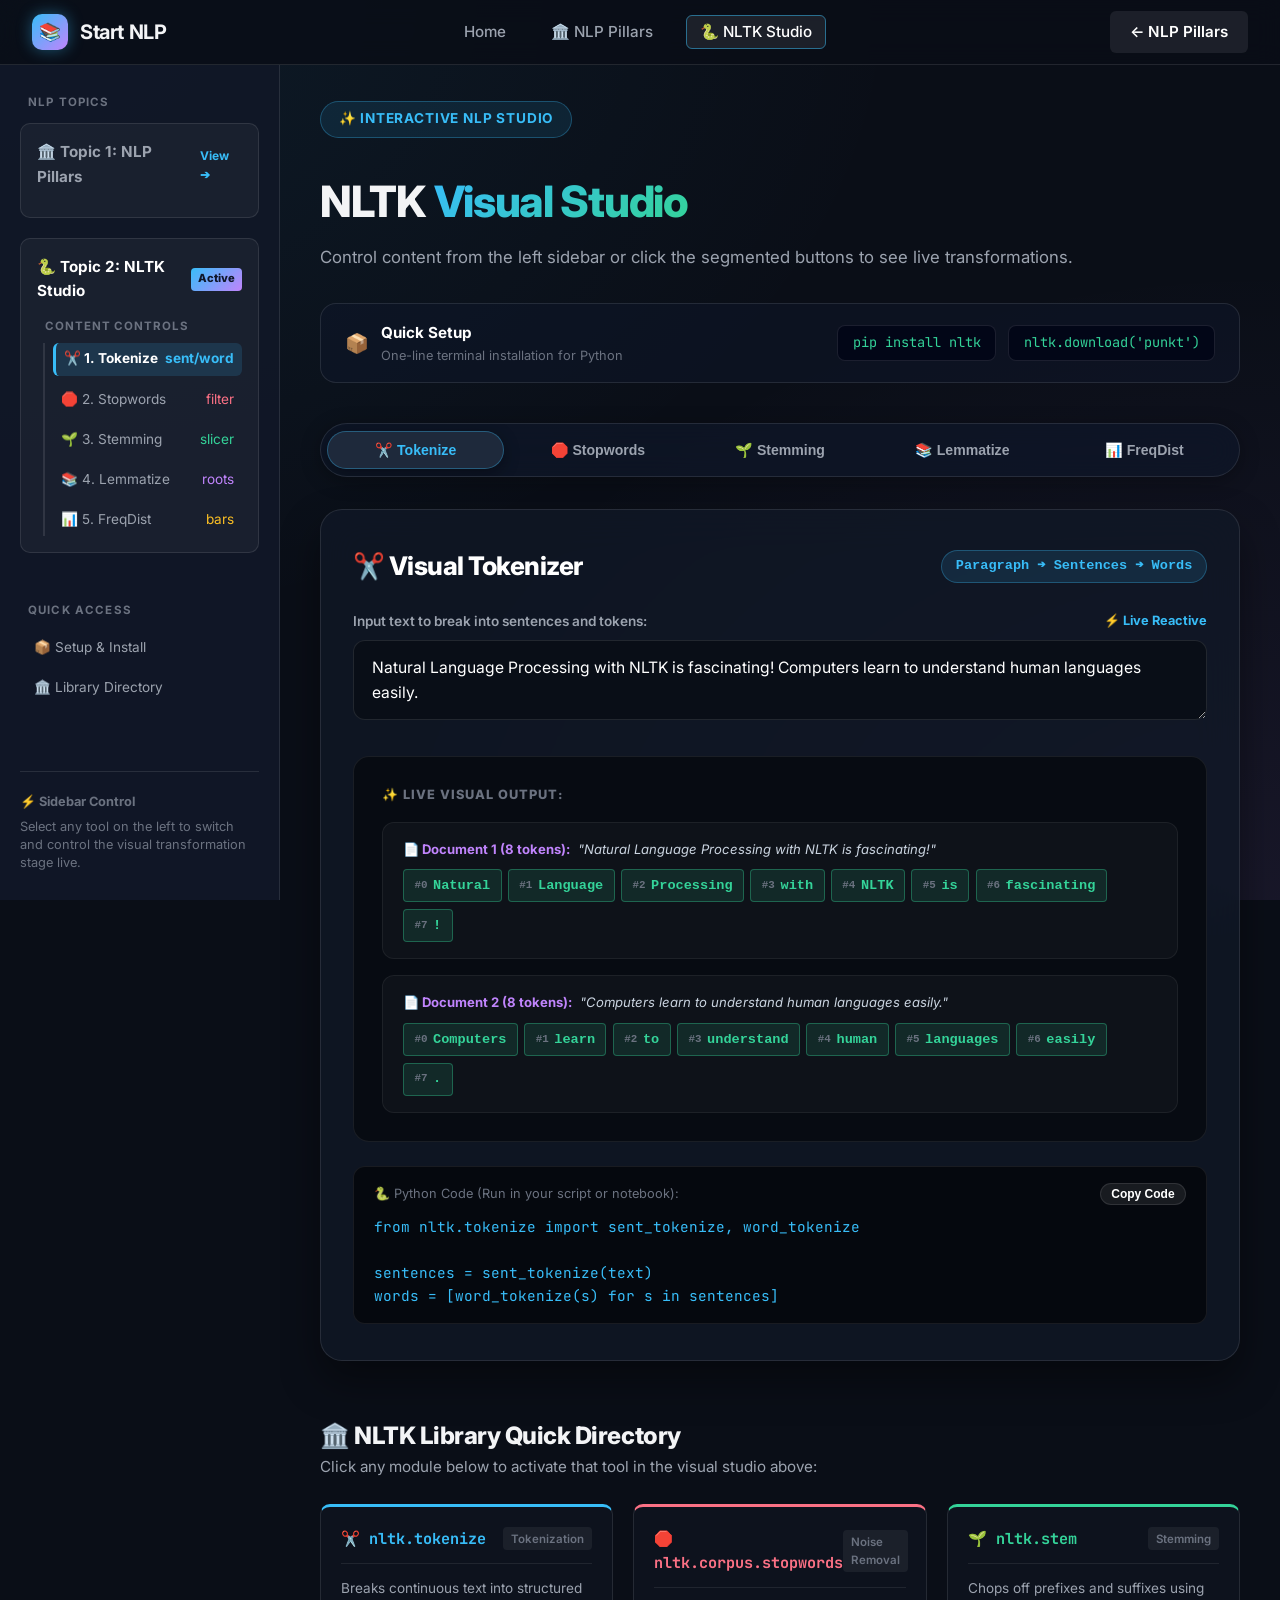
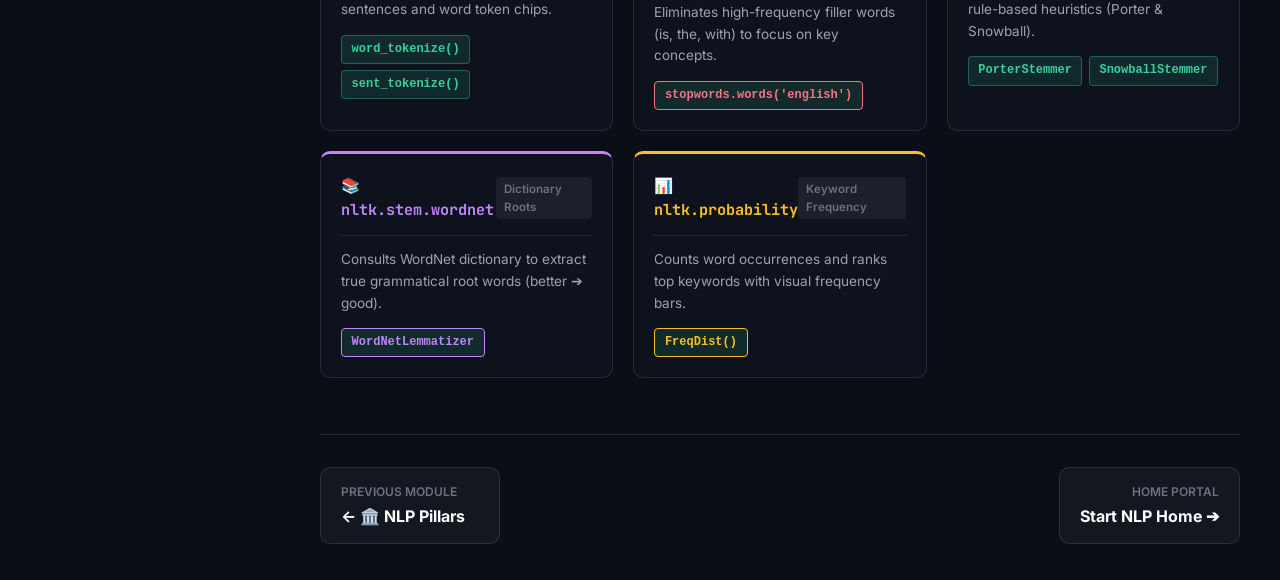
==== commit 50898d72: "Restore and synchronize left sidebar for interactive content control in NLTK Studio" ====
--- a/nltk.html
+++ b/nltk.html
@@ -27,216 +27,300 @@
     </a>
   </header>
 
-  <!-- Main Content Layout (Clean, Centered, Apple Aesthetic) -->
-  <main class="study-content" style="max-width: 1160px; margin: 0 auto; padding: 2.5rem 2rem;">
+  <!-- Multi-page Layout with Left Sidebar -->
+  <div class="study-layout">
     
-    <!-- Hero Header -->
-    <header style="text-align: center; margin-bottom: 2.5rem;">
-      <div class="hero-badge" style="background: rgba(56, 189, 248, 0.1); border-color: rgba(56, 189, 248, 0.3); color: #38bdf8;">
-        <span>✨ Interactive NLP Studio</span>
+    <!-- Left Sidebar: Content Control & Mode Switching -->
+    <aside class="study-sidebar">
+      <div class="sidebar-category">NLP Topics</div>
+      
+      <!-- Topic 1: NLP Pillars Link -->
+      <div class="topic-card-box" style="margin-bottom: 1.25rem;">
+        <a href="study.html" class="topic-main-link" style="color: var(--text-muted);">
+          <span>🏛️ Topic 1: NLP Pillars</span>
+          <span style="font-size: 0.75rem; color: var(--color-corpus);">View ➔</span>
+        </a>
       </div>
-      <h1 style="font-size: 3.2rem; font-weight: 800; letter-spacing: -0.03em; margin: 0.5rem 0 1rem 0;">
-        NLTK <span style="background: linear-gradient(135deg, #38bdf8, #34d399); -webkit-background-clip: text; -webkit-text-fill-color: transparent;">Visual Studio</span>
-      </h1>
-      <p style="color: var(--text-muted); font-size: 1.15rem; max-width: 680px; margin: 0 auto;">
-        See how human text transforms in Python — visual, interactive, zero walls of text. Click any mode below to see it live.
-      </p>
-    </header>
-
-    <!-- Quick Apple Install Strip -->
-    <div class="apple-install-banner">
-      <div style="display: flex; align-items: center; gap: 0.75rem;">
-        <span style="font-size: 1.2rem;">📦</span>
-        <div>
-          <strong style="font-size: 0.95rem; color: #fff;">Quick Setup</strong>
-          <span style="display: block; font-size: 0.8rem; color: var(--text-dim);">One-line terminal installation for Python</span>
-        </div>
+
+      <!-- Topic 2: NLTK Visual Studio (Active) -->
+      <div class="topic-card-box">
+        <div class="topic-main-link">
+          <span>🐍 Topic 2: NLTK Studio</span>
+          <span class="topic-badge-active">Active</span>
+        </div>
+        
+        <!-- Sidebar Mode Controls -->
+        <div style="font-size: 0.72rem; text-transform: uppercase; letter-spacing: 0.08em; color: var(--text-dim); margin: 0.85rem 0 0.45rem 0.5rem; font-weight: 700;">
+          Content Controls
+        </div>
+        <ul class="topic-sublist">
+          <li class="subtopic-item sidebar-mode-item active" data-mode="token">
+            <a href="javascript:void(0)" onclick="switchAppleMode('token')">
+              <span>✂️ 1. Tokenize</span>
+              <span class="item-badge" style="color: var(--color-corpus);">sent/word</span>
+            </a>
+          </li>
+          <li class="subtopic-item sidebar-mode-item" data-mode="stopwords">
+            <a href="javascript:void(0)" onclick="switchAppleMode('stopwords')">
+              <span>🛑 2. Stopwords</span>
+              <span class="item-badge" style="color: #fb7185;">filter</span>
+            </a>
+          </li>
+          <li class="subtopic-item sidebar-mode-item" data-mode="stem">
+            <a href="javascript:void(0)" onclick="switchAppleMode('stem')">
+              <span>🌱 3. Stemming</span>
+              <span class="item-badge" style="color: var(--color-word);">slicer</span>
+            </a>
+          </li>
+          <li class="subtopic-item sidebar-mode-item" data-mode="lemma">
+            <a href="javascript:void(0)" onclick="switchAppleMode('lemma')">
+              <span>📚 4. Lemmatize</span>
+              <span class="item-badge" style="color: var(--color-document);">roots</span>
+            </a>
+          </li>
+          <li class="subtopic-item sidebar-mode-item" data-mode="freq">
+            <a href="javascript:void(0)" onclick="switchAppleMode('freq')">
+              <span>📊 5. FreqDist</span>
+              <span class="item-badge" style="color: var(--color-vocab);">bars</span>
+            </a>
+          </li>
+        </ul>
       </div>
-      <div style="display: flex; align-items: center; gap: 0.75rem; flex-wrap: wrap;">
-        <code class="install-command-chip">pip install nltk</code>
-        <code class="install-command-chip">nltk.download('punkt')</code>
+
+      <!-- Quick Section Jump Links -->
+      <div class="sidebar-category" style="margin-top: 1.5rem;">Quick Access</div>
+      <ul class="topic-sublist" style="border-left: none; padding-left: 0;">
+        <li class="subtopic-item">
+          <a href="javascript:void(0)" onclick="scrollToSubtopic('quick-setup-banner')">
+            <span>📦 Setup & Install</span>
+          </a>
+        </li>
+        <li class="subtopic-item">
+          <a href="javascript:void(0)" onclick="scrollToSubtopic('nltk-quick-directory')">
+            <span>🏛️ Library Directory</span>
+          </a>
+        </li>
+      </ul>
+
+      <div class="sidebar-footer-note">
+        <strong>⚡ Sidebar Control</strong>
+        <p style="margin-top: 0.35rem; line-height: 1.4;">
+          Select any tool on the left to switch and control the visual transformation stage live.
+        </p>
       </div>
-    </div>
-
-    <!-- =========================================================
-         THE CORE ATTRACTION: APPLE-STYLE VISUAL STUDIO
-         ========================================================= -->
-    <section class="apple-studio-wrapper">
+    </aside>
+
+    <!-- Main Content Area: Visual Studio -->
+    <main class="study-content" style="padding: 2.25rem 2.5rem;">
       
-      <!-- Segmented Pill Selector (Apple Style) -->
-      <nav class="apple-segmented-control" aria-label="NLTK Visual Tools">
-        <button class="apple-segment-pill active pill-token" data-mode="token" onclick="switchAppleMode('token')">
-          <span>✂️ Tokenize</span>
-        </button>
-        <button class="apple-segment-pill" data-mode="stopwords" onclick="switchAppleMode('stopwords')">
-          <span>🛑 Stopwords</span>
-        </button>
-        <button class="apple-segment-pill" data-mode="stem" onclick="switchAppleMode('stem')">
-          <span>🌱 Stemming</span>
-        </button>
-        <button class="apple-segment-pill" data-mode="lemma" onclick="switchAppleMode('lemma')">
-          <span>📚 Lemmatize</span>
-        </button>
-        <button class="apple-segment-pill" data-mode="freq" onclick="switchAppleMode('freq')">
-          <span>📊 FreqDist</span>
-        </button>
-      </nav>
-
-      <!-- The Main Interactive Studio Stage Card -->
-      <div class="apple-studio-card">
+      <!-- Hero Header -->
+      <header style="margin-bottom: 2rem;">
+        <div class="hero-badge" style="background: rgba(56, 189, 248, 0.1); border-color: rgba(56, 189, 248, 0.3); color: #38bdf8;">
+          <span>✨ Interactive NLP Studio</span>
+        </div>
+        <h1 style="font-size: 2.7rem; font-weight: 800; letter-spacing: -0.03em; margin: 0.35rem 0 0.5rem 0;">
+          NLTK <span style="background: linear-gradient(135deg, #38bdf8, #34d399); -webkit-background-clip: text; -webkit-text-fill-color: transparent;">Visual Studio</span>
+        </h1>
+        <p style="color: var(--text-muted); font-size: 1.05rem;">
+          Control content from the left sidebar or click the segmented buttons to see live transformations.
+        </p>
+      </header>
+
+      <!-- Quick Apple Install Strip -->
+      <div class="apple-install-banner" id="quick-setup-banner">
+        <div style="display: flex; align-items: center; gap: 0.75rem;">
+          <span style="font-size: 1.2rem;">📦</span>
+          <div>
+            <strong style="font-size: 0.95rem; color: #fff;">Quick Setup</strong>
+            <span style="display: block; font-size: 0.8rem; color: var(--text-dim);">One-line terminal installation for Python</span>
+          </div>
+        </div>
+        <div style="display: flex; align-items: center; gap: 0.75rem; flex-wrap: wrap;">
+          <code class="install-command-chip">pip install nltk</code>
+          <code class="install-command-chip">nltk.download('punkt')</code>
+        </div>
+      </div>
+
+      <!-- =========================================================
+           THE CORE ATTRACTION: APPLE-STYLE VISUAL STUDIO
+           ========================================================= -->
+      <section class="apple-studio-wrapper">
         
-        <!-- Studio Header -->
-        <div class="studio-top-bar">
-          <div class="studio-mode-title" id="apple-studio-title" style="color: #fff;">
-            ✂️ Visual Tokenizer
-          </div>
-          <span class="studio-rule-badge" id="apple-studio-badge" style="background: rgba(56, 189, 248, 0.12); color: #38bdf8; border: 1px solid rgba(56, 189, 248, 0.3);">
-            Paragraph ➔ Sentences ➔ Words
-          </span>
-        </div>
-
-        <!-- Live Reactive Input Field -->
-        <div class="apple-input-container">
-          <div class="apple-input-label">
-            <span id="apple-studio-label">Input text to break into sentences and tokens:</span>
-            <span style="color: #38bdf8; font-size: 0.8rem; font-weight: 700;">⚡ Live Reactive</span>
-          </div>
-          <textarea 
-            id="apple-studio-input" 
-            class="apple-textarea" 
-            placeholder="Type your text here..."
-          >Natural Language Processing with NLTK is fascinating! Computers learn to understand human languages easily.</textarea>
-        </div>
-
-        <!-- Visual Transformation Stage (Before ➔ After) -->
-        <div class="visual-transformation-canvas">
-          <div class="canvas-step-title">
-            <span>✨ Live Visual Output:</span>
-          </div>
-          <div id="apple-canvas-content">
-            <!-- Dynamically populated by JS with visual chips, cards, and bar charts -->
-          </div>
-        </div>
-
-        <!-- Apple Minimalist Code Drawer -->
-        <div class="apple-code-drawer">
-          <div class="code-drawer-header">
-            <span>🐍 Python Code (Run in your script or notebook):</span>
-            <button id="apple-copy-btn" class="copy-pill-btn" onclick="copyAppleCode()">Copy Code</button>
-          </div>
-          <pre id="apple-code-snippet" class="minimal-python-code">from nltk.tokenize import sent_tokenize, word_tokenize
+        <!-- Segmented Pill Selector (Apple Style) -->
+        <nav class="apple-segmented-control" aria-label="NLTK Visual Tools">
+          <button class="apple-segment-pill active pill-token" data-mode="token" onclick="switchAppleMode('token')">
+            <span>✂️ Tokenize</span>
+          </button>
+          <button class="apple-segment-pill" data-mode="stopwords" onclick="switchAppleMode('stopwords')">
+            <span>🛑 Stopwords</span>
+          </button>
+          <button class="apple-segment-pill" data-mode="stem" onclick="switchAppleMode('stem')">
+            <span>🌱 Stemming</span>
+          </button>
+          <button class="apple-segment-pill" data-mode="lemma" onclick="switchAppleMode('lemma')">
+            <span>📚 Lemmatize</span>
+          </button>
+          <button class="apple-segment-pill" data-mode="freq" onclick="switchAppleMode('freq')">
+            <span>📊 FreqDist</span>
+          </button>
+        </nav>
+
+        <!-- The Main Interactive Studio Stage Card -->
+        <div class="apple-studio-card">
+          
+          <!-- Studio Header -->
+          <div class="studio-top-bar">
+            <div class="studio-mode-title" id="apple-studio-title" style="color: #fff;">
+              ✂️ Visual Tokenizer
+            </div>
+            <span class="studio-rule-badge" id="apple-studio-badge" style="background: rgba(56, 189, 248, 0.12); color: #38bdf8; border: 1px solid rgba(56, 189, 248, 0.3);">
+              Paragraph ➔ Sentences ➔ Words
+            </span>
+          </div>
+
+          <!-- Live Reactive Input Field -->
+          <div class="apple-input-container">
+            <div class="apple-input-label">
+              <span id="apple-studio-label">Input text to break into sentences and tokens:</span>
+              <span style="color: #38bdf8; font-size: 0.8rem; font-weight: 700;">⚡ Live Reactive</span>
+            </div>
+            <textarea 
+              id="apple-studio-input" 
+              class="apple-textarea" 
+              placeholder="Type your text here..."
+            >Natural Language Processing with NLTK is fascinating! Computers learn to understand human languages easily.</textarea>
+          </div>
+
+          <!-- Visual Transformation Stage (Before ➔ After) -->
+          <div class="visual-transformation-canvas">
+            <div class="canvas-step-title">
+              <span>✨ Live Visual Output:</span>
+            </div>
+            <div id="apple-canvas-content">
+              <!-- Dynamically populated by JS with visual chips, cards, and bar charts -->
+            </div>
+          </div>
+
+          <!-- Apple Minimalist Code Drawer -->
+          <div class="apple-code-drawer">
+            <div class="code-drawer-header">
+              <span>🐍 Python Code (Run in your script or notebook):</span>
+              <button id="apple-copy-btn" class="copy-pill-btn" onclick="copyAppleCode()">Copy Code</button>
+            </div>
+            <pre id="apple-code-snippet" class="minimal-python-code">from nltk.tokenize import sent_tokenize, word_tokenize
 
 sentences = sent_tokenize(text)
 words = [word_tokenize(s) for s in sentences]</pre>
-        </div>
-
-      </div>
-
-    </section>
-
-    <!-- =========================================================
-         INTERACTIVE NLTK ARCHITECTURE DIRECTORY (APPLE GRID)
-         ========================================================= -->
-    <section style="margin-bottom: 4rem;">
-      <div style="text-align: center; margin-bottom: 2rem;">
-        <h2 style="font-size: 1.8rem; font-weight: 800; letter-spacing: -0.02em;">
-          🏛️ NLTK Library Quick Directory
-        </h2>
-        <p style="color: var(--text-muted); font-size: 0.95rem;">
-          Click any tool below to load its interactive visualizer directly in the studio above:
-        </p>
-      </div>
-
-      <div class="tree-branches-grid">
-        
-        <!-- Module 1: Tokenize -->
-        <div class="tree-branch-card" style="border-top: 3px solid var(--color-corpus); cursor: pointer;" onclick="switchAppleMode('token')">
-          <div class="branch-header">
-            <span class="branch-name" style="color: var(--color-corpus);">✂️ nltk.tokenize</span>
-            <span class="branch-role">Tokenization</span>
-          </div>
-          <p style="font-size: 0.85rem; color: var(--text-muted); margin-bottom: 0.85rem;">
-            Breaks continuous text into structured sentences and word token chips.
+          </div>
+
+        </div>
+
+      </section>
+
+      <!-- =========================================================
+           INTERACTIVE NLTK ARCHITECTURE DIRECTORY (APPLE GRID)
+           ========================================================= -->
+      <section id="nltk-quick-directory" style="margin-bottom: 3.5rem;">
+        <div style="margin-bottom: 1.5rem;">
+          <h2 style="font-size: 1.5rem; font-weight: 800; letter-spacing: -0.02em;">
+            🏛️ NLTK Library Quick Directory
+          </h2>
+          <p style="color: var(--text-muted); font-size: 0.95rem;">
+            Click any module below to activate that tool in the visual studio above:
           </p>
-          <div style="display: flex; gap: 0.4rem; flex-wrap: wrap;">
-            <span class="token-chip" style="font-size:0.75rem;">word_tokenize()</span>
-            <span class="token-chip" style="font-size:0.75rem;">sent_tokenize()</span>
-          </div>
-        </div>
-
-        <!-- Module 2: Stopwords -->
-        <div class="tree-branch-card" style="border-top: 3px solid #fb7185; cursor: pointer;" onclick="switchAppleMode('stopwords')">
-          <div class="branch-header">
-            <span class="branch-name" style="color: #fb7185;">🛑 nltk.corpus.stopwords</span>
-            <span class="branch-role">Noise Removal</span>
-          </div>
-          <p style="font-size: 0.85rem; color: var(--text-muted); margin-bottom: 0.85rem;">
-            Eliminates high-frequency filler words (is, the, with) to focus on key concepts.
-          </p>
-          <div style="display: flex; gap: 0.4rem; flex-wrap: wrap;">
-            <span class="token-chip" style="font-size:0.75rem; border-color:#fb7185; color:#fb7185;">stopwords.words('english')</span>
-          </div>
-        </div>
-
-        <!-- Module 3: Stem -->
-        <div class="tree-branch-card" style="border-top: 3px solid var(--color-word); cursor: pointer;" onclick="switchAppleMode('stem')">
-          <div class="branch-header">
-            <span class="branch-name" style="color: var(--color-word);">🌱 nltk.stem</span>
-            <span class="branch-role">Stemming</span>
-          </div>
-          <p style="font-size: 0.85rem; color: var(--text-muted); margin-bottom: 0.85rem;">
-            Chops off prefixes and suffixes using rule-based heuristics (Porter & Snowball).
-          </p>
-          <div style="display: flex; gap: 0.4rem; flex-wrap: wrap;">
-            <span class="token-chip" style="font-size:0.75rem;">PorterStemmer</span>
-            <span class="token-chip" style="font-size:0.75rem;">SnowballStemmer</span>
-          </div>
-        </div>
-
-        <!-- Module 4: Lemmatize -->
-        <div class="tree-branch-card" style="border-top: 3px solid var(--color-document); cursor: pointer;" onclick="switchAppleMode('lemma')">
-          <div class="branch-header">
-            <span class="branch-name" style="color: var(--color-document);">📚 nltk.stem.wordnet</span>
-            <span class="branch-role">Dictionary Roots</span>
-          </div>
-          <p style="font-size: 0.85rem; color: var(--text-muted); margin-bottom: 0.85rem;">
-            Consults WordNet dictionary to extract true grammatical root words (better ➔ good).
-          </p>
-          <div style="display: flex; gap: 0.4rem; flex-wrap: wrap;">
-            <span class="token-chip" style="font-size:0.75rem; border-color:var(--color-document); color:var(--color-document);">WordNetLemmatizer</span>
-          </div>
-        </div>
-
-        <!-- Module 5: FreqDist -->
-        <div class="tree-branch-card" style="border-top: 3px solid var(--color-vocab); cursor: pointer;" onclick="switchAppleMode('freq')">
-          <div class="branch-header">
-            <span class="branch-name" style="color: var(--color-vocab);">📊 nltk.probability</span>
-            <span class="branch-role">Keyword Frequency</span>
-          </div>
-          <p style="font-size: 0.85rem; color: var(--text-muted); margin-bottom: 0.85rem;">
-            Counts word occurrences and ranks top keywords with visual frequency bars.
-          </p>
-          <div style="display: flex; gap: 0.4rem; flex-wrap: wrap;">
-            <span class="token-chip" style="font-size:0.75rem; border-color:var(--color-vocab); color:var(--color-vocab);">FreqDist()</span>
-          </div>
-        </div>
-
-      </div>
-    </section>
-
-    <!-- Footer Navigation (Apple Minimalist) -->
-    <footer class="page-nav-footer" style="margin-top: 2rem;">
-      <a href="study.html" class="nav-pager-link prev">
-        <span class="nav-pager-sub">Previous Module</span>
-        <span class="nav-pager-title">← 🏛️ NLP Pillars</span>
-      </a>
-      <a href="index.html" class="nav-pager-link next">
-        <span class="nav-pager-sub">Home Portal</span>
-        <span class="nav-pager-title">Start NLP Home ➔</span>
-      </a>
-    </footer>
-
-  </main>
+        </div>
+
+        <div class="tree-branches-grid">
+          
+          <!-- Module 1: Tokenize -->
+          <div class="tree-branch-card" style="border-top: 3px solid var(--color-corpus); cursor: pointer;" onclick="switchAppleMode('token')">
+            <div class="branch-header">
+              <span class="branch-name" style="color: var(--color-corpus);">✂️ nltk.tokenize</span>
+              <span class="branch-role">Tokenization</span>
+            </div>
+            <p style="font-size: 0.85rem; color: var(--text-muted); margin-bottom: 0.85rem;">
+              Breaks continuous text into structured sentences and word token chips.
+            </p>
+            <div style="display: flex; gap: 0.4rem; flex-wrap: wrap;">
+              <span class="token-chip" style="font-size:0.75rem;">word_tokenize()</span>
+              <span class="token-chip" style="font-size:0.75rem;">sent_tokenize()</span>
+            </div>
+          </div>
+
+          <!-- Module 2: Stopwords -->
+          <div class="tree-branch-card" style="border-top: 3px solid #fb7185; cursor: pointer;" onclick="switchAppleMode('stopwords')">
+            <div class="branch-header">
+              <span class="branch-name" style="color: #fb7185;">🛑 nltk.corpus.stopwords</span>
+              <span class="branch-role">Noise Removal</span>
+            </div>
+            <p style="font-size: 0.85rem; color: var(--text-muted); margin-bottom: 0.85rem;">
+              Eliminates high-frequency filler words (is, the, with) to focus on key concepts.
+            </p>
+            <div style="display: flex; gap: 0.4rem; flex-wrap: wrap;">
+              <span class="token-chip" style="font-size:0.75rem; border-color:#fb7185; color:#fb7185;">stopwords.words('english')</span>
+            </div>
+          </div>
+
+          <!-- Module 3: Stem -->
+          <div class="tree-branch-card" style="border-top: 3px solid var(--color-word); cursor: pointer;" onclick="switchAppleMode('stem')">
+            <div class="branch-header">
+              <span class="branch-name" style="color: var(--color-word);">🌱 nltk.stem</span>
+              <span class="branch-role">Stemming</span>
+            </div>
+            <p style="font-size: 0.85rem; color: var(--text-muted); margin-bottom: 0.85rem;">
+              Chops off prefixes and suffixes using rule-based heuristics (Porter & Snowball).
+            </p>
+            <div style="display: flex; gap: 0.4rem; flex-wrap: wrap;">
+              <span class="token-chip" style="font-size:0.75rem;">PorterStemmer</span>
+              <span class="token-chip" style="font-size:0.75rem;">SnowballStemmer</span>
+            </div>
+          </div>
+
+          <!-- Module 4: Lemmatize -->
+          <div class="tree-branch-card" style="border-top: 3px solid var(--color-document); cursor: pointer;" onclick="switchAppleMode('lemma')">
+            <div class="branch-header">
+              <span class="branch-name" style="color: var(--color-document);">📚 nltk.stem.wordnet</span>
+              <span class="branch-role">Dictionary Roots</span>
+            </div>
+            <p style="font-size: 0.85rem; color: var(--text-muted); margin-bottom: 0.85rem;">
+              Consults WordNet dictionary to extract true grammatical root words (better ➔ good).
+            </p>
+            <div style="display: flex; gap: 0.4rem; flex-wrap: wrap;">
+              <span class="token-chip" style="font-size:0.75rem; border-color:var(--color-document); color:var(--color-document);">WordNetLemmatizer</span>
+            </div>
+          </div>
+
+          <!-- Module 5: FreqDist -->
+          <div class="tree-branch-card" style="border-top: 3px solid var(--color-vocab); cursor: pointer;" onclick="switchAppleMode('freq')">
+            <div class="branch-header">
+              <span class="branch-name" style="color: var(--color-vocab);">📊 nltk.probability</span>
+              <span class="branch-role">Keyword Frequency</span>
+            </div>
+            <p style="font-size: 0.85rem; color: var(--text-muted); margin-bottom: 0.85rem;">
+              Counts word occurrences and ranks top keywords with visual frequency bars.
+            </p>
+            <div style="display: flex; gap: 0.4rem; flex-wrap: wrap;">
+              <span class="token-chip" style="font-size:0.75rem; border-color:var(--color-vocab); color:var(--color-vocab);">FreqDist()</span>
+            </div>
+          </div>
+
+        </div>
+      </section>
+
+      <!-- Footer Navigation (Apple Minimalist) -->
+      <footer class="page-nav-footer">
+        <a href="study.html" class="nav-pager-link prev">
+          <span class="nav-pager-sub">Previous Module</span>
+          <span class="nav-pager-title">← 🏛️ NLP Pillars</span>
+        </a>
+        <a href="index.html" class="nav-pager-link next">
+          <span class="nav-pager-sub">Home Portal</span>
+          <span class="nav-pager-title">Start NLP Home ➔</span>
+        </a>
+      </footer>
+
+    </main>
+  </div>
 
   <script src="script.js"></script>
 </body>
--- a/style.css
+++ b/style.css
@@ -627,6 +627,31 @@
   color: #fff;
   font-weight: 700;
   background: rgba(56, 189, 248, 0.15);
+}
+
+.sidebar-mode-item.active a {
+  font-weight: 700;
+  color: #fff;
+}
+.sidebar-mode-item[data-mode="token"].active a {
+  background: rgba(56, 189, 248, 0.15);
+  border-left: 3px solid var(--color-corpus);
+}
+.sidebar-mode-item[data-mode="stopwords"].active a {
+  background: rgba(244, 63, 94, 0.15);
+  border-left: 3px solid #fb7185;
+}
+.sidebar-mode-item[data-mode="stem"].active a {
+  background: rgba(52, 211, 153, 0.15);
+  border-left: 3px solid var(--color-word);
+}
+.sidebar-mode-item[data-mode="lemma"].active a {
+  background: rgba(192, 132, 252, 0.15);
+  border-left: 3px solid var(--color-document);
+}
+.sidebar-mode-item[data-mode="freq"].active a {
+  background: rgba(251, 191, 36, 0.15);
+  border-left: 3px solid var(--color-vocab);
 }
 
 .sidebar-footer-note {
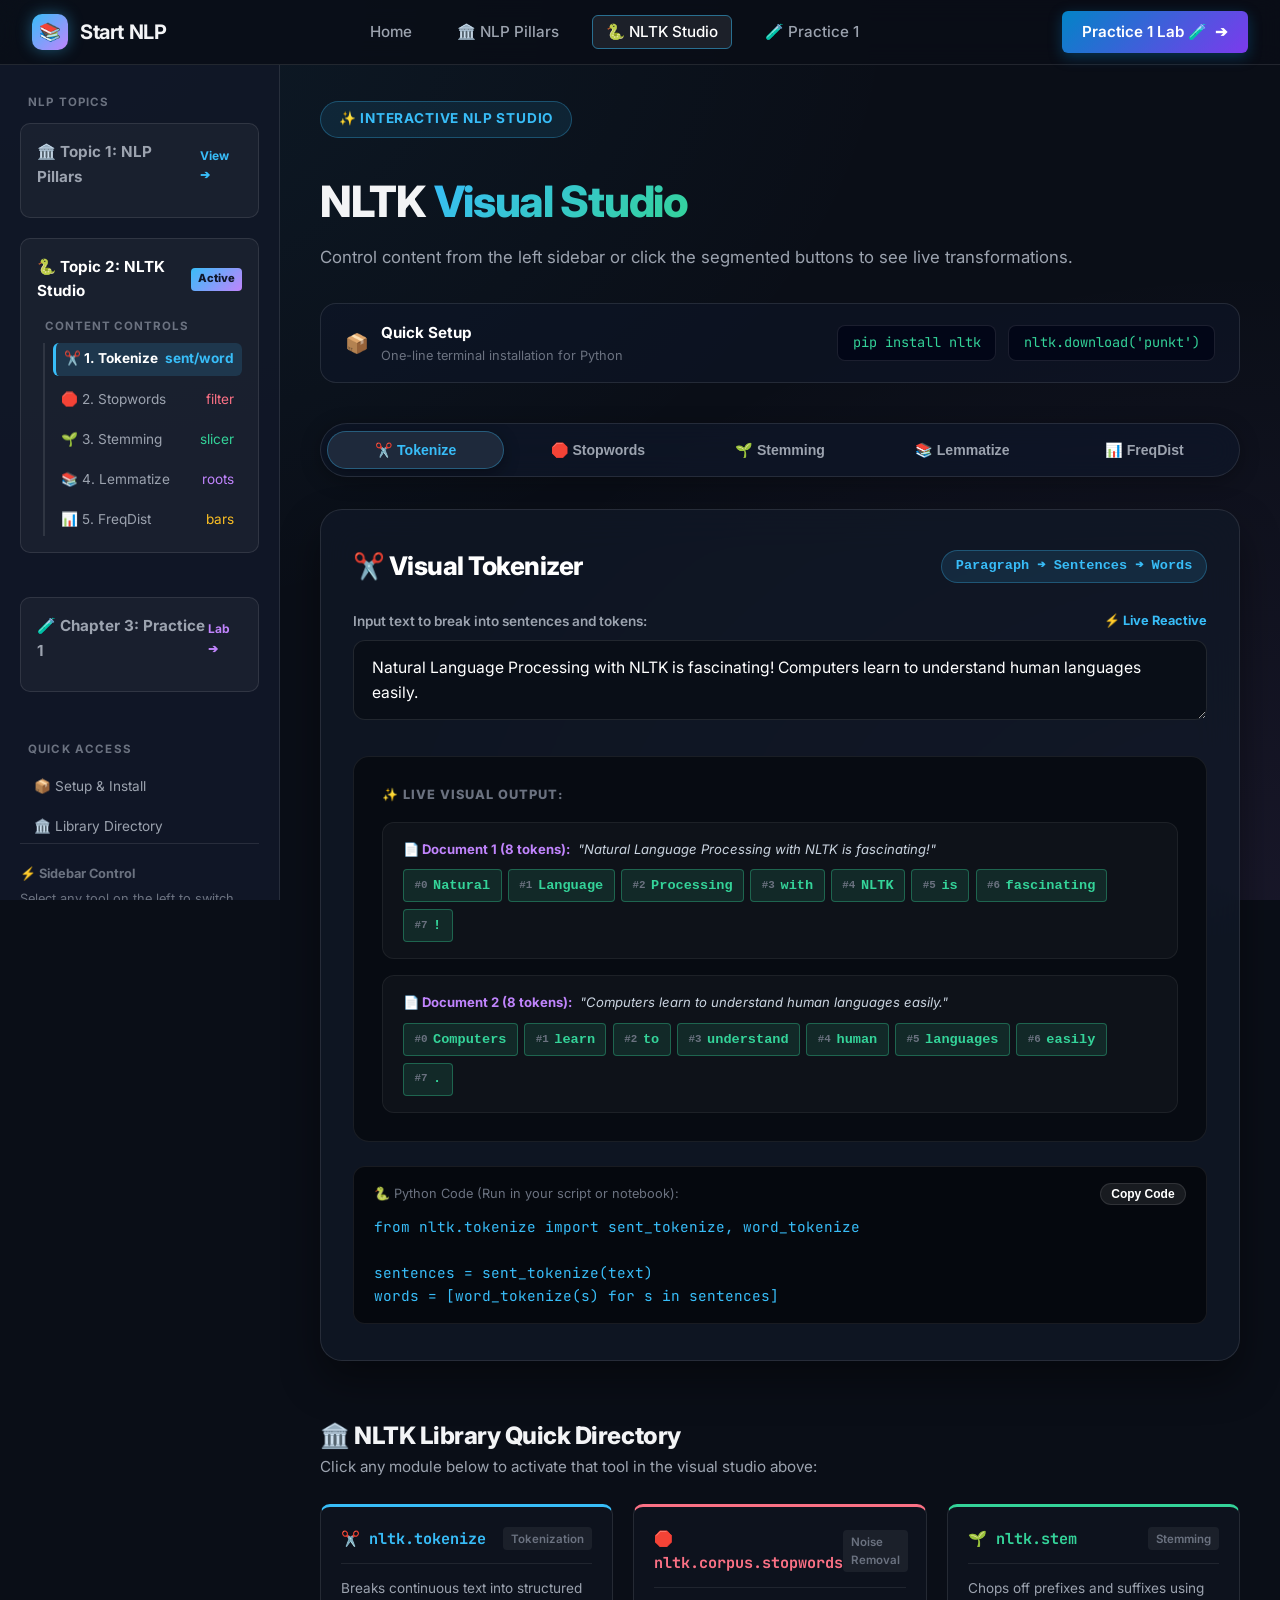
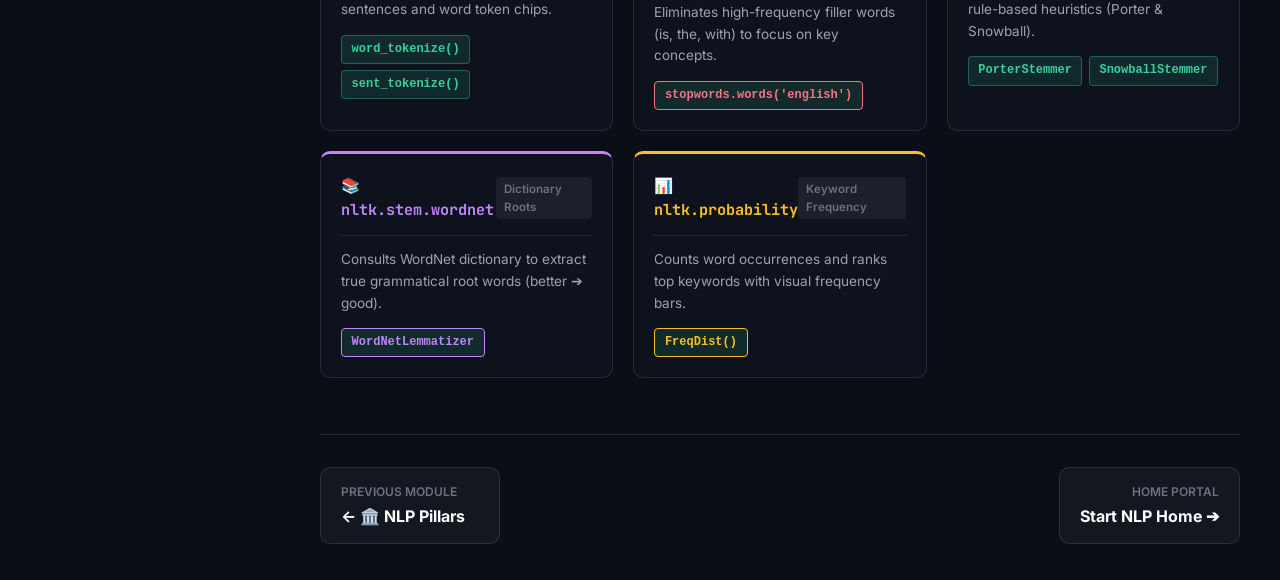
==== commit 26ae5ec1: "Add Chapter 3: Practice 1 practical lab and update NLP learning notebook with visual units" ====
--- a/nltk.html
+++ b/nltk.html
@@ -21,9 +21,11 @@
       <li><a href="index.html" class="nav-link">Home</a></li>
       <li><a href="study.html" class="nav-link">🏛️ NLP Pillars</a></li>
       <li><a href="nltk.html" class="nav-link active">🐍 NLTK Studio</a></li>
+      <li><a href="practice.html" class="nav-link">🧪 Practice 1</a></li>
     </ul>
-    <a href="study.html" class="nav-cta-btn" style="background: rgba(255,255,255,0.08); box-shadow: none;">
-      <span>← NLP Pillars</span>
+    <a href="practice.html" class="nav-cta-btn">
+      <span>Practice 1 Lab 🧪</span>
+      <span>➔</span>
     </a>
   </header>
 
@@ -85,6 +87,14 @@
             </a>
           </li>
         </ul>
+      </div>
+
+      <!-- Chapter 3: Practice 1 Lab Link -->
+      <div class="topic-card-box" style="margin-top: 1.25rem;">
+        <a href="practice.html" class="topic-main-link" style="color: var(--text-muted);">
+          <span>🧪 Chapter 3: Practice 1</span>
+          <span style="font-size: 0.75rem; color: #c084fc;">Lab ➔</span>
+        </a>
       </div>
 
       <!-- Quick Section Jump Links -->
--- a/style.css
+++ b/style.css
@@ -1123,9 +1123,9 @@
    ========================================================= */
 .modules-portal-grid {
   display: grid;
-  grid-template-columns: repeat(2, 1fr);
+  grid-template-columns: repeat(auto-fit, minmax(320px, 1fr));
   gap: 2rem;
-  max-width: 960px;
+  max-width: 1180px;
   margin: 0 auto;
   text-align: left;
 }
@@ -2120,6 +2120,195 @@
   font-family: 'JetBrains Mono', monospace;
   font-size: 0.85rem;
   color: #34d399;
+}
+
+/* =========================================================
+   PRACTICE 1 LAB STYLES
+   ========================================================= */
+.preset-pill-btn {
+  background: rgba(255, 255, 255, 0.05);
+  border: 1px solid rgba(255, 255, 255, 0.12);
+  color: var(--text-muted);
+  font-size: 0.75rem;
+  font-weight: 600;
+  padding: 0.35rem 0.75rem;
+  border-radius: 999px;
+  cursor: pointer;
+  transition: var(--transition);
+}
+
+.preset-pill-btn:hover {
+  background: rgba(255, 255, 255, 0.12);
+  color: var(--text-main);
+  border-color: rgba(255, 255, 255, 0.25);
+  transform: translateY(-1px);
+}
+
+.practice-arena-grid {
+  display: grid;
+  grid-template-columns: repeat(auto-fit, minmax(280px, 1fr));
+  gap: 1.25rem;
+  margin-top: 1rem;
+}
+
+.token-box-card {
+  background: rgba(15, 23, 42, 0.65);
+  border: 1px solid var(--border-color);
+  border-radius: 14px;
+  padding: 1.25rem;
+  display: flex;
+  flex-direction: column;
+  transition: var(--transition);
+}
+
+.token-box-card:hover {
+  border-color: rgba(255, 255, 255, 0.2);
+  transform: translateY(-2px);
+}
+
+.token-box-header {
+  display: flex;
+  justify-content: space-between;
+  align-items: center;
+  margin-bottom: 0.85rem;
+  padding-bottom: 0.65rem;
+  border-bottom: 1px solid rgba(255, 255, 255, 0.06);
+}
+
+.token-box-title {
+  font-size: 0.95rem;
+  font-weight: 700;
+  color: var(--text-main);
+  display: flex;
+  align-items: center;
+  gap: 0.45rem;
+}
+
+.token-box-badge {
+  font-size: 0.7rem;
+  font-weight: 700;
+  padding: 0.2rem 0.55rem;
+  border-radius: 999px;
+  background: rgba(56, 189, 248, 0.12);
+  color: var(--color-corpus);
+  border: 1px solid rgba(56, 189, 248, 0.25);
+}
+
+.reduction-dashboard {
+  display: grid;
+  grid-template-columns: repeat(auto-fit, minmax(180px, 1fr));
+  gap: 1rem;
+  margin-bottom: 1.5rem;
+}
+
+.metric-stat-box {
+  background: rgba(15, 23, 42, 0.7);
+  border: 1px solid var(--border-color);
+  border-radius: 12px;
+  padding: 1.1rem 1.25rem;
+  display: flex;
+  flex-direction: column;
+}
+
+.metric-stat-value {
+  font-size: 1.85rem;
+  font-weight: 800;
+  line-height: 1.2;
+}
+
+.metric-stat-label {
+  font-size: 0.75rem;
+  font-weight: 600;
+  text-transform: uppercase;
+  letter-spacing: 0.05em;
+  color: var(--text-dim);
+  margin-top: 0.35rem;
+}
+
+.reduction-progress-bar {
+  width: 100%;
+  height: 8px;
+  background: rgba(255, 255, 255, 0.08);
+  border-radius: 999px;
+  overflow: hidden;
+  margin-top: 0.75rem;
+}
+
+.reduction-progress-fill {
+  height: 100%;
+  border-radius: 999px;
+  background: linear-gradient(90deg, #fb7185, #f43f5e);
+  transition: width 0.4s ease;
+}
+
+.card-practice-glow {
+  position: relative;
+}
+
+.card-practice-glow:hover {
+  border-color: rgba(168, 85, 247, 0.5);
+  box-shadow: 0 16px 48px -12px rgba(168, 85, 247, 0.25);
+}
+
+.btn-practice {
+  background: linear-gradient(135deg, #a855f7 0%, #7c3aed 100%);
+  color: #fff;
+}
+
+.btn-practice:hover {
+  box-shadow: 0 8px 24px -4px rgba(168, 85, 247, 0.4);
+}
+
+.practice-bar-row {
+  display: flex;
+  align-items: center;
+  gap: 1rem;
+  margin-bottom: 0.65rem;
+  font-size: 0.85rem;
+}
+
+.practice-bar-word {
+  width: 120px;
+  font-family: 'JetBrains Mono', monospace;
+  font-weight: 600;
+  color: var(--text-main);
+  overflow: hidden;
+  text-overflow: ellipsis;
+  white-space: nowrap;
+}
+
+.practice-bar-track {
+  flex: 1;
+  height: 16px;
+  background: rgba(255, 255, 255, 0.05);
+  border-radius: 6px;
+  overflow: hidden;
+  position: relative;
+}
+
+.practice-bar-fill {
+  height: 100%;
+  border-radius: 6px;
+  background: linear-gradient(90deg, var(--color-vocab), #f59e0b);
+  transition: width 0.3s ease;
+}
+
+.practice-bar-count {
+  width: 32px;
+  font-family: 'JetBrains Mono', monospace;
+  font-weight: 700;
+  text-align: right;
+  color: var(--color-vocab);
+}
+
+.practice-sidebar-item.active {
+  background: rgba(168, 85, 247, 0.12) !important;
+  border-left: 3px solid #c084fc !important;
+}
+
+.practice-sidebar-item.active a {
+  color: #fff !important;
+  font-weight: 700;
 }
 
 /* =========================================================
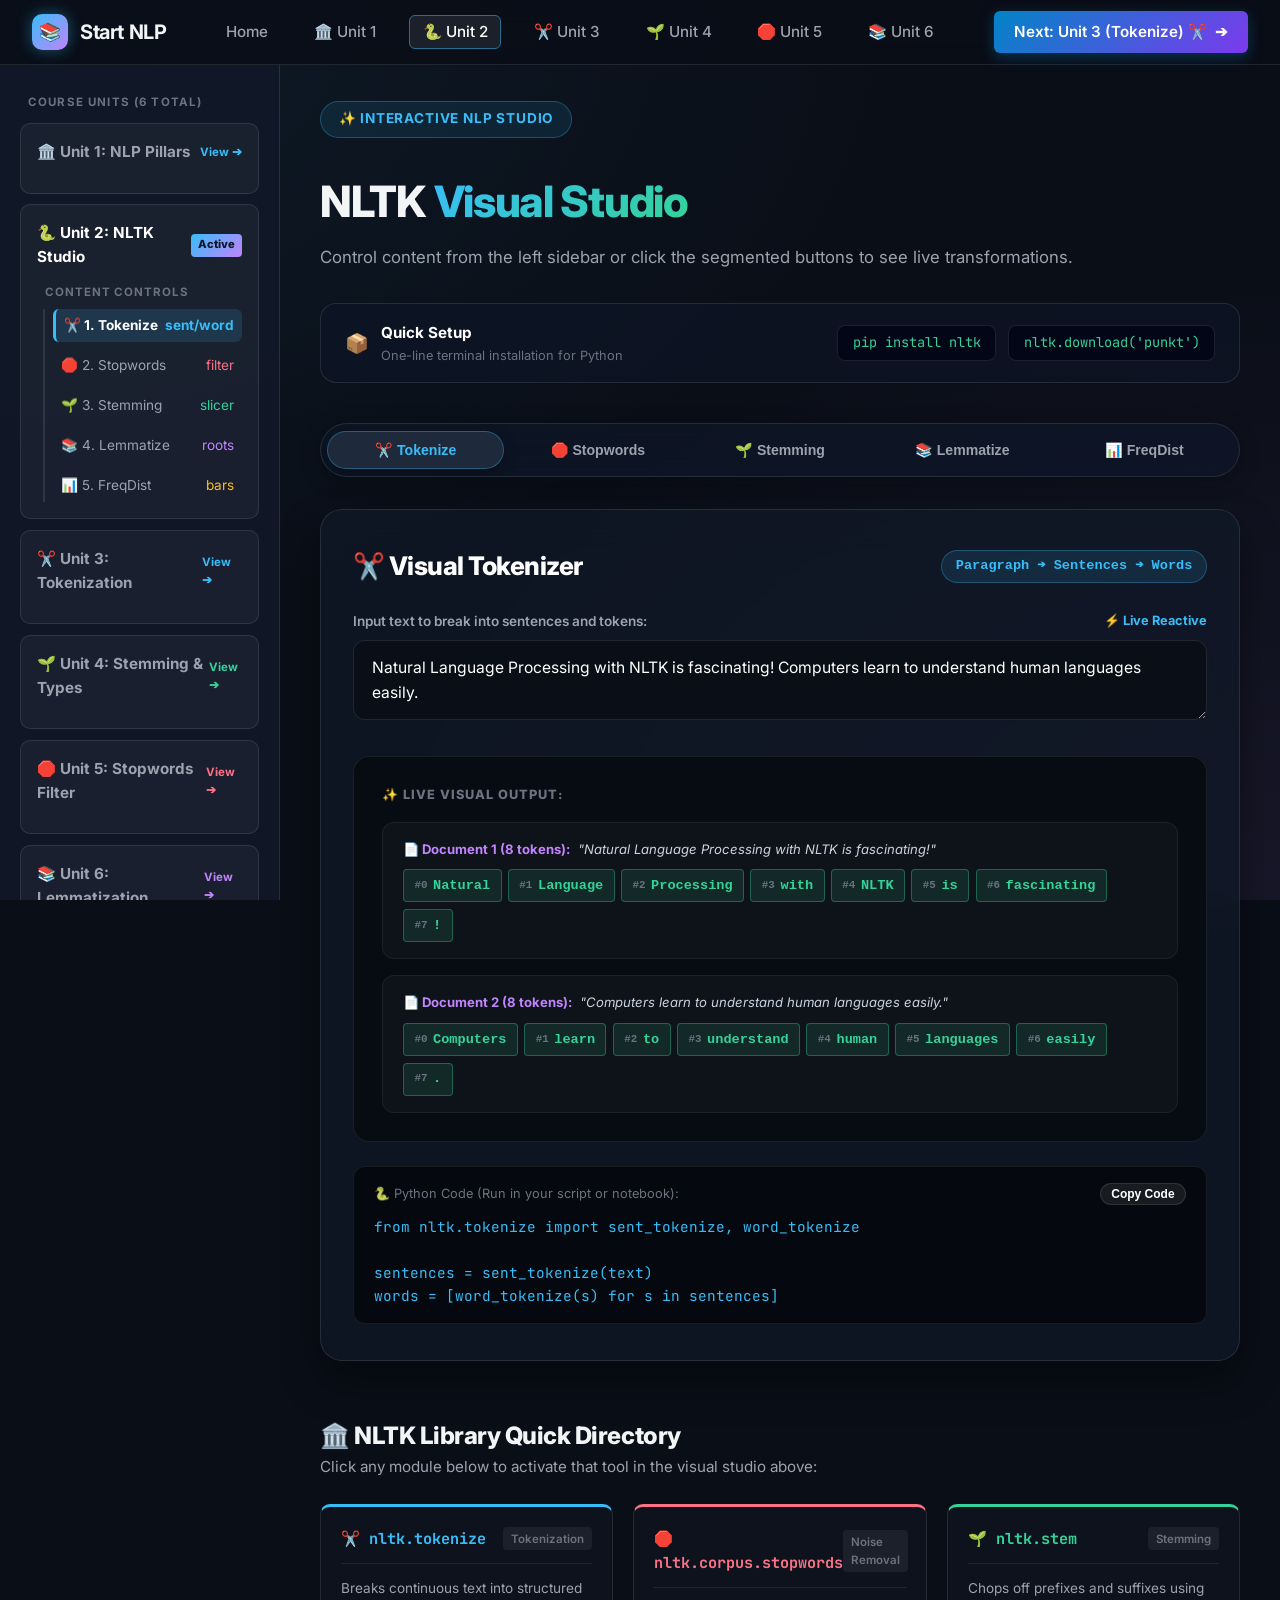
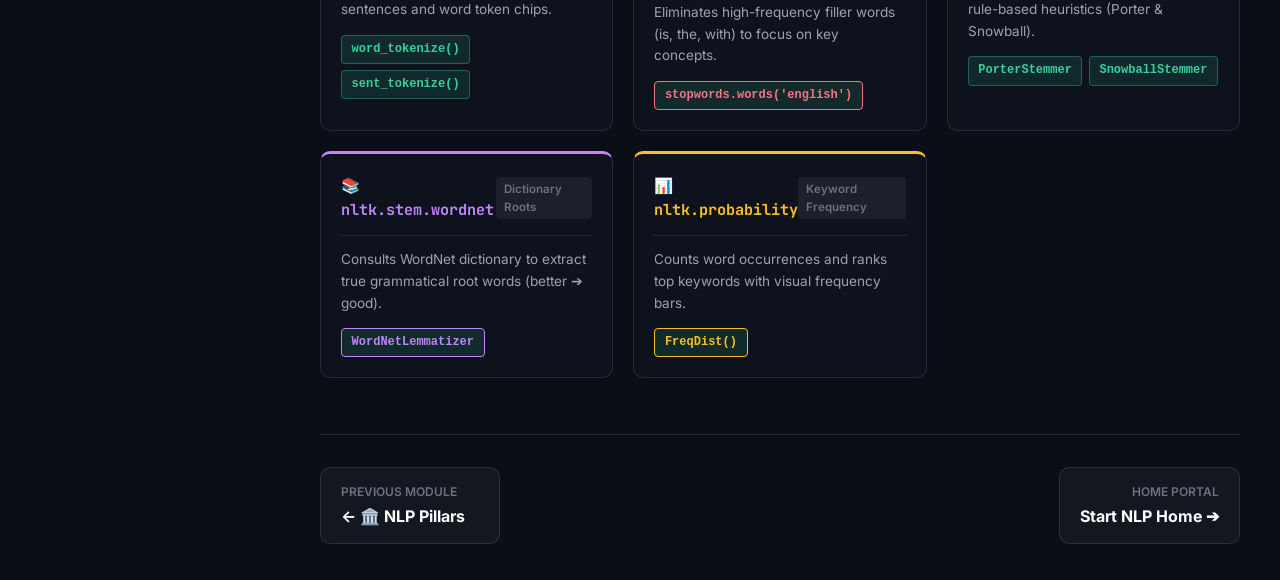
==== commit f019b2a1: "Build complete 6-Unit visual study platform: NLP Pillars, NLTK Studio, Tokenization, Stemming, Stopw" ====
--- a/nltk.html
+++ b/nltk.html
@@ -19,12 +19,15 @@
     </a>
     <ul class="nav-links">
       <li><a href="index.html" class="nav-link">Home</a></li>
-      <li><a href="study.html" class="nav-link">🏛️ NLP Pillars</a></li>
-      <li><a href="nltk.html" class="nav-link active">🐍 NLTK Studio</a></li>
-      <li><a href="practice.html" class="nav-link">🧪 Practice 1</a></li>
+      <li><a href="study.html" class="nav-link">🏛️ Unit 1</a></li>
+      <li><a href="nltk.html" class="nav-link active">🐍 Unit 2</a></li>
+      <li><a href="tokenization.html" class="nav-link">✂️ Unit 3</a></li>
+      <li><a href="stemming.html" class="nav-link">🌱 Unit 4</a></li>
+      <li><a href="stopwords.html" class="nav-link">🛑 Unit 5</a></li>
+      <li><a href="lemmatization.html" class="nav-link">📚 Unit 6</a></li>
     </ul>
-    <a href="practice.html" class="nav-cta-btn">
-      <span>Practice 1 Lab 🧪</span>
+    <a href="tokenization.html" class="nav-cta-btn">
+      <span>Next: Unit 3 (Tokenize) ✂️</span>
       <span>➔</span>
     </a>
   </header>
@@ -34,20 +37,20 @@
     
     <!-- Left Sidebar: Content Control & Mode Switching -->
     <aside class="study-sidebar">
-      <div class="sidebar-category">NLP Topics</div>
+      <div class="sidebar-category">Course Units (6 Total)</div>
       
-      <!-- Topic 1: NLP Pillars Link -->
-      <div class="topic-card-box" style="margin-bottom: 1.25rem;">
+      <!-- Unit 1 -->
+      <div class="topic-card-box" style="margin-bottom: 0.65rem;">
         <a href="study.html" class="topic-main-link" style="color: var(--text-muted);">
-          <span>🏛️ Topic 1: NLP Pillars</span>
-          <span style="font-size: 0.75rem; color: var(--color-corpus);">View ➔</span>
-        </a>
-      </div>
-
-      <!-- Topic 2: NLTK Visual Studio (Active) -->
-      <div class="topic-card-box">
+          <span>🏛️ Unit 1: NLP Pillars</span>
+          <span style="font-size: 0.72rem; color: var(--color-corpus);">View ➔</span>
+        </a>
+      </div>
+
+      <!-- Unit 2 (Active) -->
+      <div class="topic-card-box" style="margin-bottom: 0.65rem;">
         <div class="topic-main-link">
-          <span>🐍 Topic 2: NLTK Studio</span>
+          <span>🐍 Unit 2: NLTK Studio</span>
           <span class="topic-badge-active">Active</span>
         </div>
         
@@ -89,11 +92,35 @@
         </ul>
       </div>
 
-      <!-- Chapter 3: Practice 1 Lab Link -->
-      <div class="topic-card-box" style="margin-top: 1.25rem;">
-        <a href="practice.html" class="topic-main-link" style="color: var(--text-muted);">
-          <span>🧪 Chapter 3: Practice 1</span>
-          <span style="font-size: 0.75rem; color: #c084fc;">Lab ➔</span>
+      <!-- Unit 3 -->
+      <div class="topic-card-box" style="margin-bottom: 0.65rem;">
+        <a href="tokenization.html" class="topic-main-link" style="color: var(--text-muted);">
+          <span>✂️ Unit 3: Tokenization</span>
+          <span style="font-size: 0.72rem; color: var(--color-corpus);">View ➔</span>
+        </a>
+      </div>
+
+      <!-- Unit 4 -->
+      <div class="topic-card-box" style="margin-bottom: 0.65rem;">
+        <a href="stemming.html" class="topic-main-link" style="color: var(--text-muted);">
+          <span>🌱 Unit 4: Stemming & Types</span>
+          <span style="font-size: 0.72rem; color: var(--color-word);">View ➔</span>
+        </a>
+      </div>
+
+      <!-- Unit 5 -->
+      <div class="topic-card-box" style="margin-bottom: 0.65rem;">
+        <a href="stopwords.html" class="topic-main-link" style="color: var(--text-muted);">
+          <span>🛑 Unit 5: Stopwords Filter</span>
+          <span style="font-size: 0.72rem; color: #fb7185;">View ➔</span>
+        </a>
+      </div>
+
+      <!-- Unit 6 -->
+      <div class="topic-card-box" style="margin-bottom: 1.25rem;">
+        <a href="lemmatization.html" class="topic-main-link" style="color: var(--text-muted);">
+          <span>📚 Unit 6: Lemmatization</span>
+          <span style="font-size: 0.72rem; color: var(--color-document);">View ➔</span>
         </a>
       </div>
 
